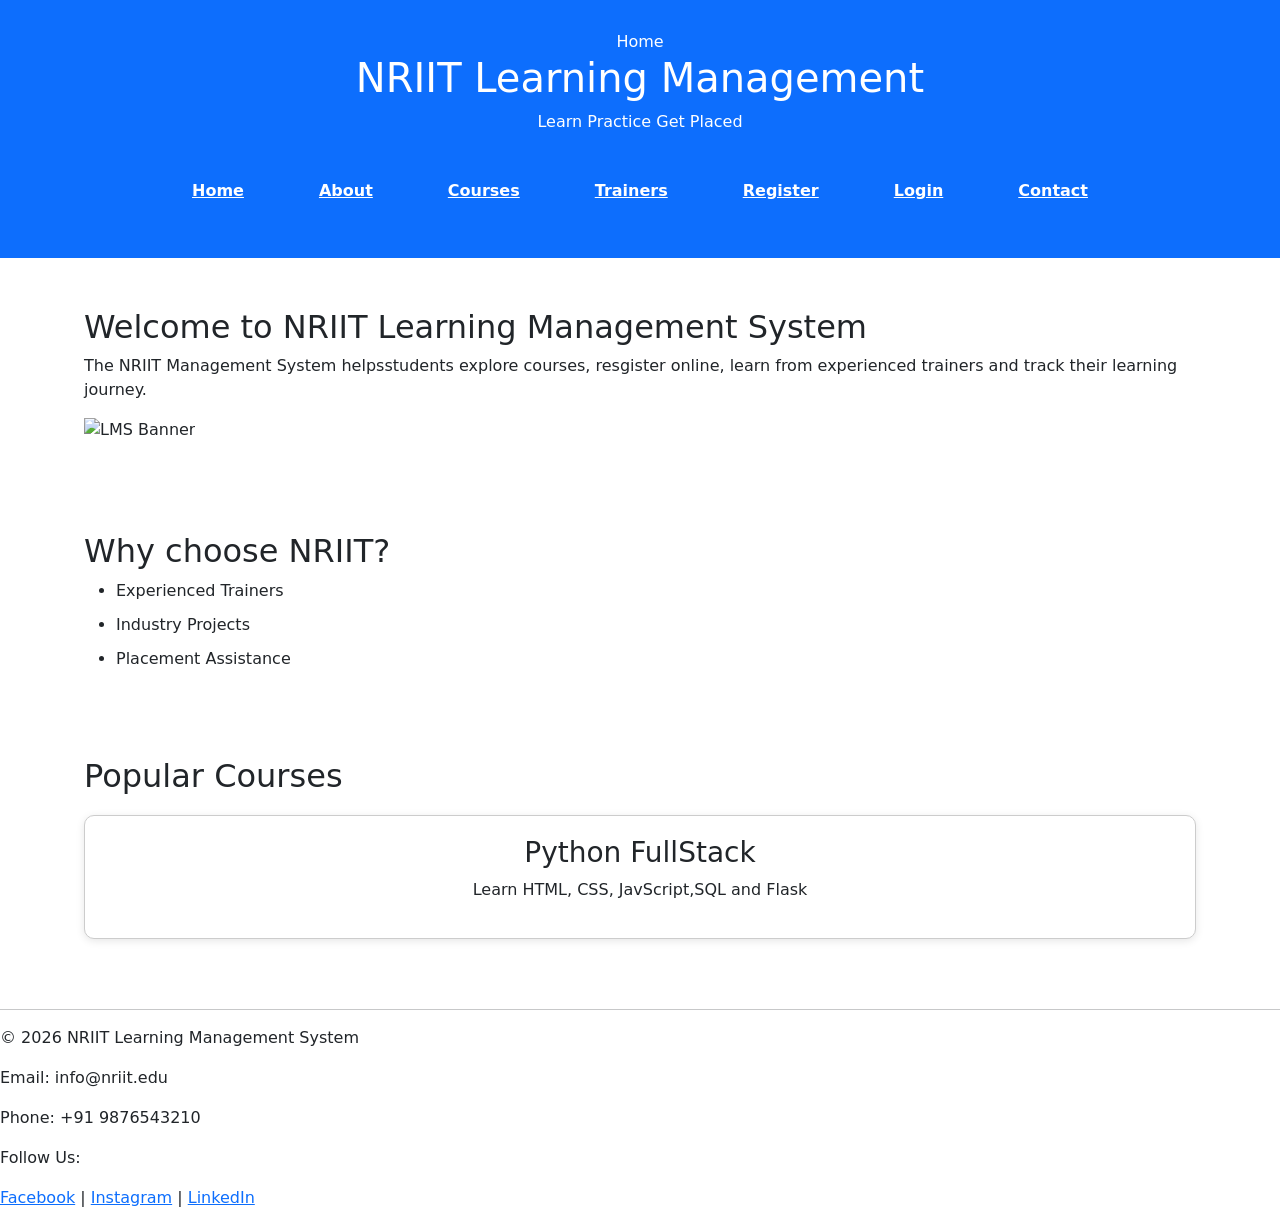
==== index.html @ cc847c76 "Add project files" ====
<!doctype html>
<html lang="en">

<head>
    <meta charset="UTF-8" />
    <meta name="viewport" content="width=device-width, initial-scale=1.0" />
    <link rel="stylesheet" href="css/style.css">
    <link href="https://cdn.jsdelivr.net/npm/bootstrap@5.3.3/dist/css/bootstrap.min.css" rel="stylesheet">
    <title>Home</title>
</head>

<body>
    <header>
        Home <br />
        <h1>NRIIT Learning Management</h1>
        <p>Learn Practice Get Placed</p>
        <nav>
            <a href="index.html">Home</a>
            <a href="about.html">About</a>
            <a href="courses.html">Courses</a>
            <a href="trainers.html">Trainers</a>
            <a href="register.html">Register</a>
            <a href="login.html">Login</a>
            <a href="contact.html">Contact</a>
        </nav>
    </header>
    <main>
        <section>
            <h2>Welcome to NRIIT Learning Management System</h2>
            <p>
                The NRIIT Management System helpsstudents explore courses, resgister online, learn from experienced
                trainers and
                track their learning journey.
            </p>
            <img src="https://rvrnriuniversity.edu.in/wp-content/uploads/2026/01/NRI-LOGO-FINAL.png" alt="LMS Banner"
                width="500" class="banner">
        </section>
        <section>
            <h2>Why choose NRIIT?</h2>
            <ul>
                <li>Experienced Trainers</li>
                <li>Industry Projects</li>
                <li>Placement Assistance</li>
            </ul>
        </section>
        <section>
            <h2>Popular Courses</h2>
            <article>
                <h3>Python FullStack</h3>
                <p>Learn HTML, CSS, JavScript,SQL and Flask</p>
            </article>
        </section>
    </main>
    <footer>

        <hr>

        <p>&copy; 2026 NRIIT Learning Management System</p>

        <p>Email: info@nriit.edu</p>

        <p>Phone: +91 9876543210</p>

        <p>Follow Us:</p>

        <a href="#">Facebook</a> |

        <a href="#">Instagram</a> |

        <a href="#">LinkedIn</a>

    </footer>
</body>

</html>
---- css/style.css ----
* {
    margin: 0;
    padding: 0;
    box-sizing: border-box;
}

body {
    font-family: Arial, Arial, Helvetica, sans-serif;
    background-color: #f5f5f5;
    color: #333;
    line-height: 1.6;
}

header {
    background-color: #0d6efd;
    color: #fff;
    padding: 30px;
    text-align: center;
}

hr {
    margin: 20px 0;
}

nav {

    display: flex;

    justify-content: center;

    gap: 25px;

    margin-top: 20px;

    flex-wrap: wrap;

}

nav a {
    color: #fff;
    margin: 15px;
    font-weight: bold;
    padding: 10px;
    text-align: center;
}

nav a:hover {
    background-color: #fff;
    color: #0d6efd;
    border-radius: 5px;
}

main {
    margin: auto;
    width: 90%;
    margin-top: 30px;
}

section {
    margin-bottom: 30px;
    background-color: #fff;
    padding: 20px;
    border-radius: 20px;
}

h2 {
    margin-bottom: 20px;
    color: #fd0d1d;
}

p {
    margin-bottom: 15px;
}

.banner {
    width: 80%;
    height: 200px;
    margin-bottom: 20px;
}

ul {
    padding-left: 20px;
}

li {
    margin-bottom: 10px;
}

article {
    margin-top: 20px;
    border-radius: 10px;
    border: 1px solid #ccc;
    padding: 15px;
}

article:hover {
    background-color: #f0f0f0;
}

table {

    width: 100%;

    border-collapse: collapse;

    margin-top: 20px;

}

table {

    width: 100%;

    border-collapse: collapse;

    margin-top: 20px;

}

td {

    padding: 15px;

    text-align: center;

}

table,
th,
td {

    border: 1px solid #ccc;

}

tr:hover {

    background: #eef5ff;

}

ol {

    padding-left: 25px;

}

ol li {

    margin-bottom: 10px;

}

form {

    background: rgb(247, 52, 52);

    padding: 30px;

    border-radius: 10px;

    box-shadow: 0 0 10px rgba(0, 0, 0, .1);

}

label {

    font-weight: bold;

}

input:not([type="radio"]):not([type="checkbox"]):not([type="submit"]):not([type="button"]):not([type="reset"]) {

    width: 100%;

    padding: 12px;

    margin-top: 8px;

    margin-bottom: 20px;

    border: 1px solid #ccc;

    border-radius: 5px;

    font-size: 16px;

}

select,
textarea {

    width: 100%;

    padding: 12px;

    margin-top: 8px;

    margin-bottom: 20px;

    border: 1px solid #ccc;

    border-radius: 5px;

    font-size: 16px;

}

input[type="submit"] {

    background: #0d6efd;

    color: white;

    border: none;

    cursor: pointer;

}

input[type="submit"]:hover {

    background: #084298;

}

input[type="reset"] {

    background: #6c757d;

    color: white;

    border: none;

    cursor: pointer;

}


input[type="reset"]:hover {

    background: #565e64;

}


article {

    background: white;

    padding: 20px;

    margin-bottom: 20px;

    border-radius: 10px;

    box-shadow: 0 2px 8px rgba(0, 0, 0, .1);

    transition: .3s;
}

.trainer-image {

    width: 180px;

    height: 180px;

    object-fit: cover;

    border-radius: 50%;

    display: block;

    margin: 0 auto 15px;

}

article:hover {

    transform: translateY(-8px);

    box-shadow: 0 10px 20px rgba(0, 0, 0, .2);

}

iframe {

    width: 100%;

    border: none;

    border-radius: 10px;

    margin-top: 20px;

}

video {

    width: 100%;

    border-radius: 10px;

}

audio {

    width: 100%;

}

.trainer-container {

    display: grid;

    grid-template-columns: repeat(3, 1fr);

    gap: 25px;

}

article {

    text-align: center;

}

img {

    max-width: 100%;

    height: auto;

}
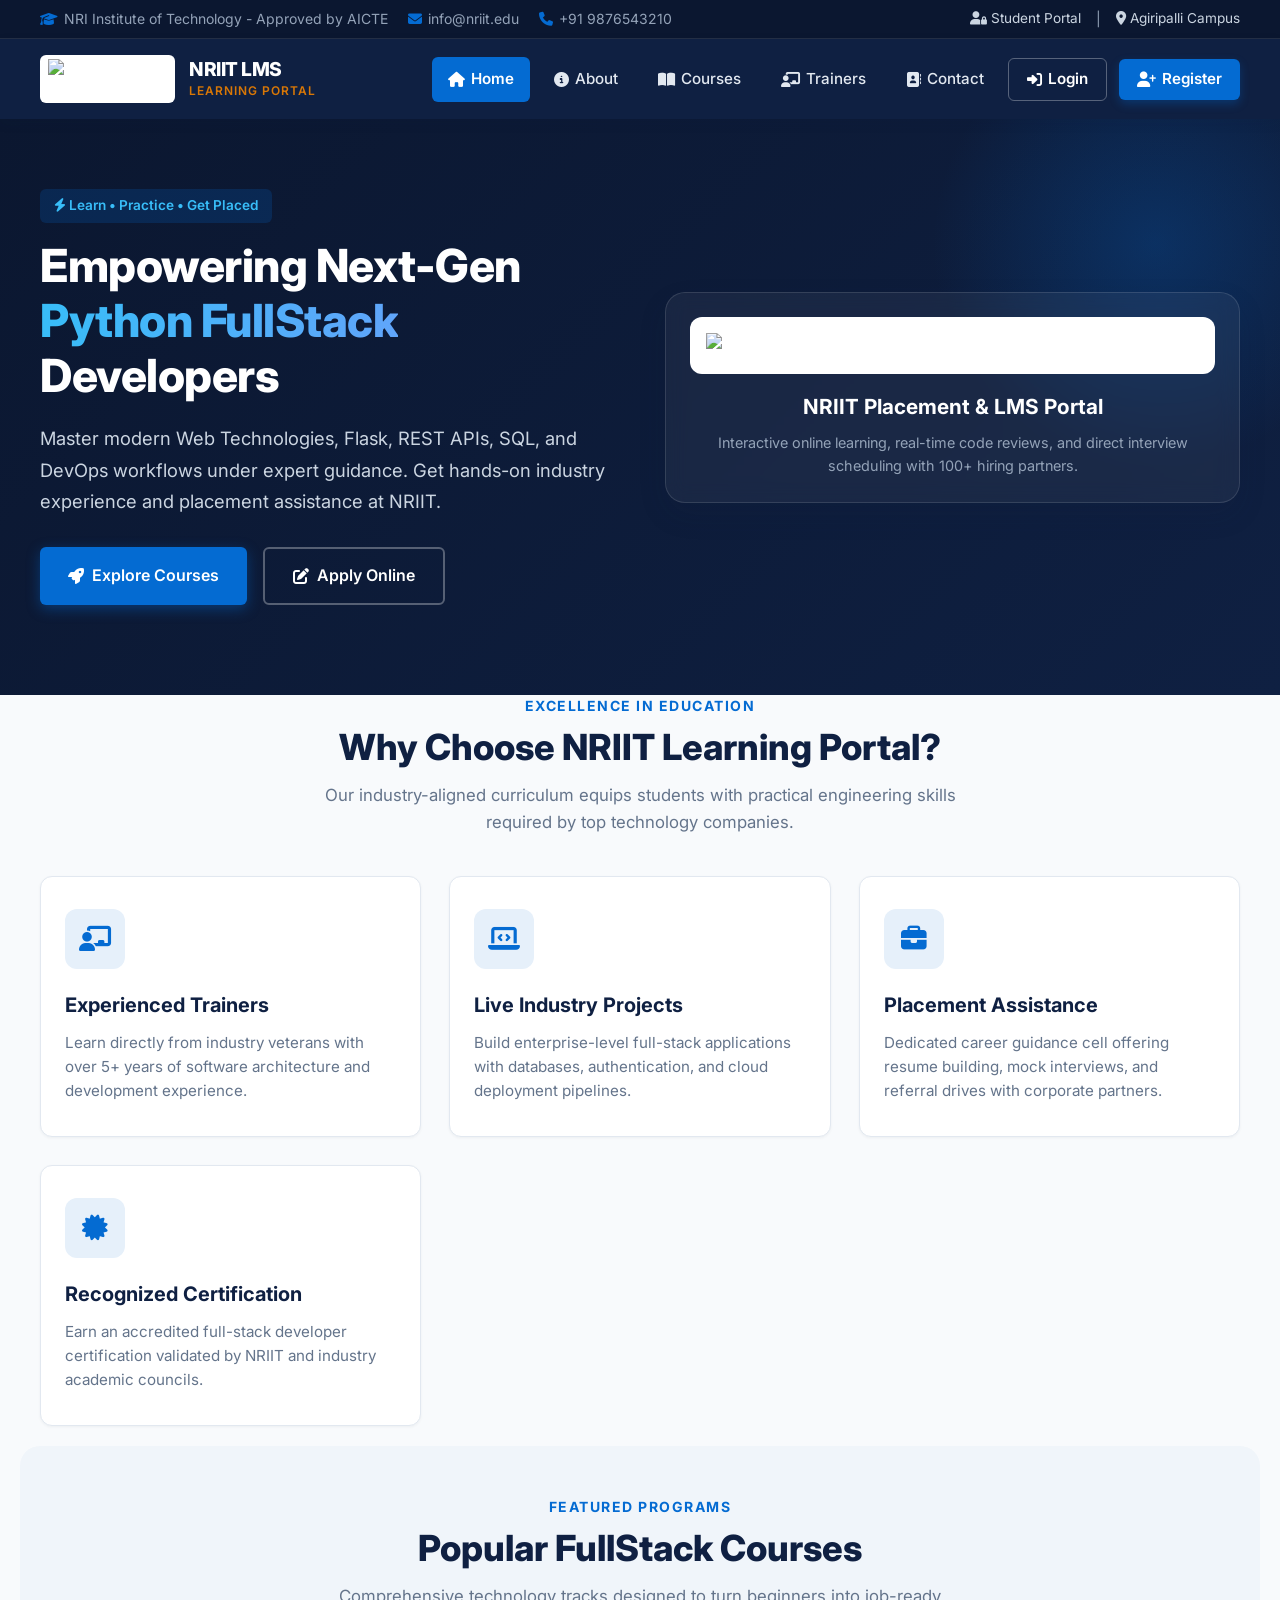
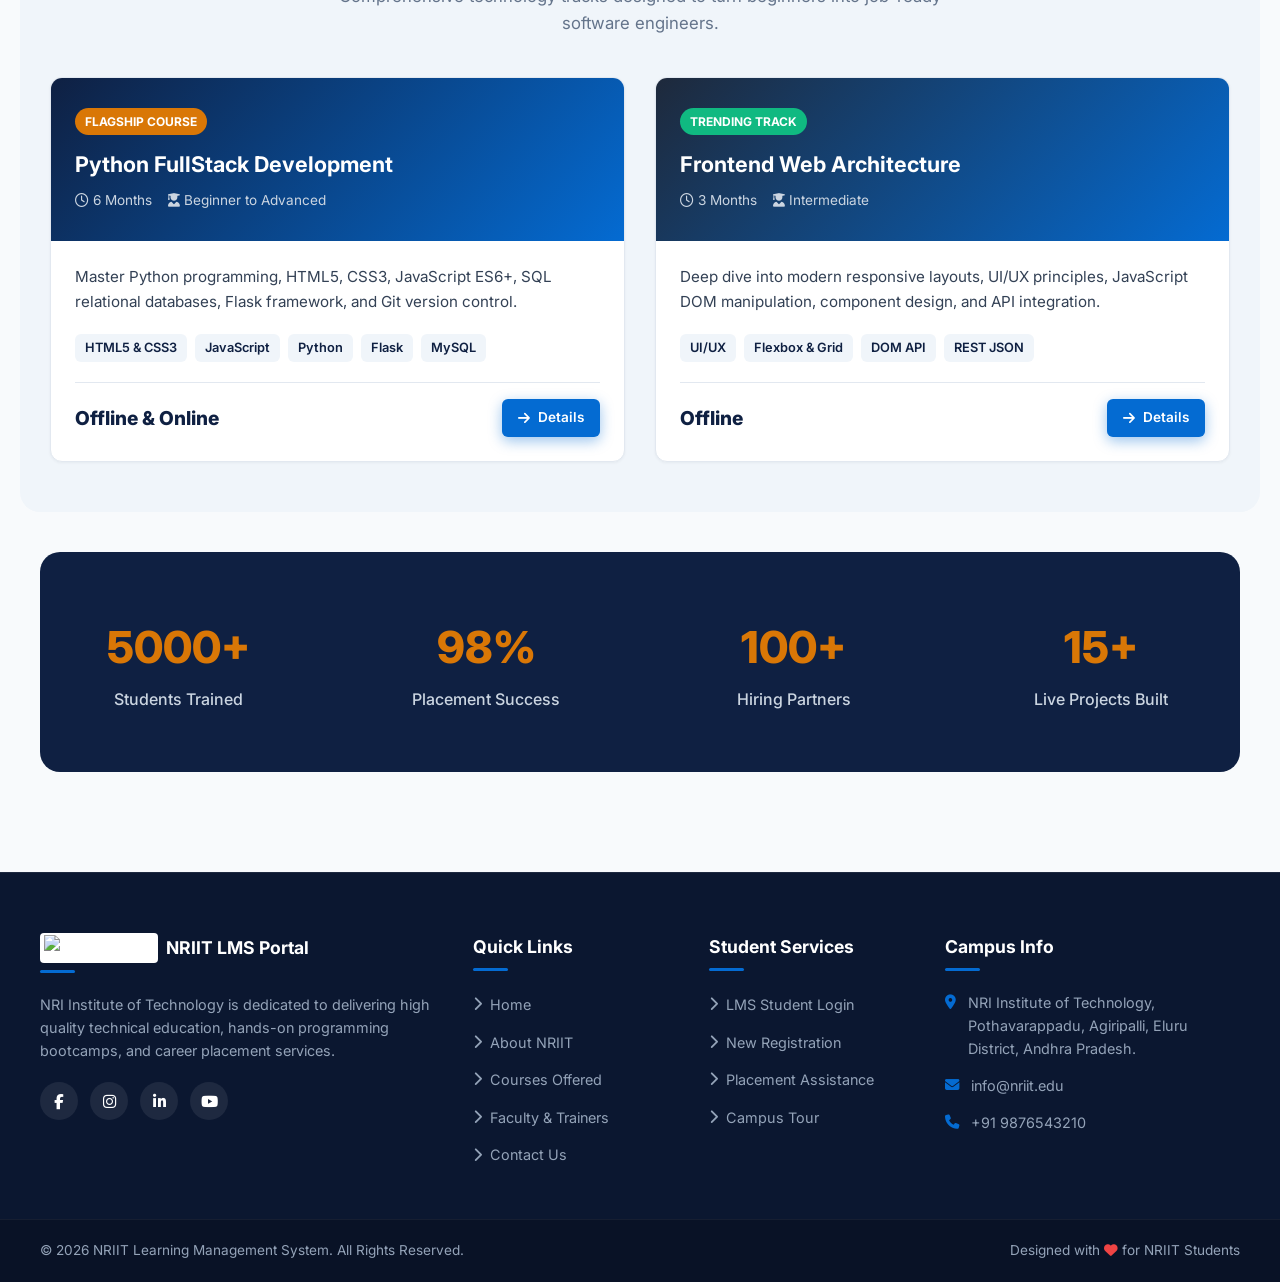
==== commit c4d8d5d5: "Redesign UI with RVR & NRI University color palette and industry-ready portal components" ====
--- a/index.html
+++ b/index.html
@@ -1,75 +1,282 @@
-<!doctype html>
+<!DOCTYPE html>
 <html lang="en">
 
 <head>
-    <meta charset="UTF-8" />
-    <meta name="viewport" content="width=device-width, initial-scale=1.0" />
+    <meta charset="UTF-8">
+    <meta name="viewport" content="width=device-width, initial-scale=1.0">
+    <title>NRIIT Learning Management System | Home</title>
     <link rel="stylesheet" href="css/style.css">
-    <link href="https://cdn.jsdelivr.net/npm/bootstrap@5.3.3/dist/css/bootstrap.min.css" rel="stylesheet">
-    <title>Home</title>
 </head>
 
 <body>
-    <header>
-        Home <br />
-        <h1>NRIIT Learning Management</h1>
-        <p>Learn Practice Get Placed</p>
-        <nav>
-            <a href="index.html">Home</a>
-            <a href="about.html">About</a>
-            <a href="courses.html">Courses</a>
-            <a href="trainers.html">Trainers</a>
-            <a href="register.html">Register</a>
-            <a href="login.html">Login</a>
-            <a href="contact.html">Contact</a>
-        </nav>
+    <!-- Top Announcement & Contact Bar -->
+    <div class="top-bar">
+        <div class="container">
+            <div class="top-info">
+                <span><i class="fa-solid fa-graduation-cap"></i> NRI Institute of Technology - Approved by AICTE</span>
+                <span><i class="fa-solid fa-envelope"></i> info@nriit.edu</span>
+                <span><i class="fa-solid fa-phone"></i> +91 9876543210</span>
+            </div>
+            <div class="top-links">
+                <a href="login.html"><i class="fa-solid fa-user-lock"></i> Student Portal</a>
+                <span>|</span>
+                <a href="contact.html"><i class="fa-solid fa-location-dot"></i> Agiripalli Campus</a>
+            </div>
+        </div>
+    </div>
+
+    <!-- Main Navigation Header -->
+    <header class="main-header">
+        <div class="navbar-container">
+            <a href="index.html" class="brand-logo">
+                <img src="https://rvrnriuniversity.edu.in/wp-content/uploads/2026/01/NRI-LOGO-FINAL.png" alt="NRIIT Logo">
+                <div class="brand-text">
+                    <span class="brand-title">NRIIT LMS</span>
+                    <span class="brand-subtitle">Learning Portal</span>
+                </div>
+            </a>
+
+            <button class="mobile-toggle" id="mobileToggle" aria-label="Toggle Navigation">
+                <i class="fa-solid fa-bars"></i>
+            </button>
+
+            <nav class="main-nav" id="mainNav">
+                <a href="index.html" class="active"><i class="fa-solid fa-house"></i> Home</a>
+                <a href="about.html"><i class="fa-solid fa-circle-info"></i> About</a>
+                <a href="courses.html"><i class="fa-solid fa-book-open"></i> Courses</a>
+                <a href="trainers.html"><i class="fa-solid fa-chalkboard-user"></i> Trainers</a>
+                <a href="contact.html"><i class="fa-solid fa-address-book"></i> Contact</a>
+                <div class="nav-actions">
+                    <a href="login.html" class="btn-nav-login"><i class="fa-solid fa-right-to-bracket"></i> Login</a>
+                    <a href="register.html" class="btn-nav-register"><i class="fa-solid fa-user-plus"></i> Register</a>
+                </div>
+            </nav>
+        </div>
     </header>
+
     <main>
-        <section>
-            <h2>Welcome to NRIIT Learning Management System</h2>
-            <p>
-                The NRIIT Management System helpsstudents explore courses, resgister online, learn from experienced
-                trainers and
-                track their learning journey.
-            </p>
-            <img src="https://rvrnriuniversity.edu.in/wp-content/uploads/2026/01/NRI-LOGO-FINAL.png" alt="LMS Banner"
-                width="500" class="banner">
+        <!-- Hero Section -->
+        <section class="hero-section">
+            <div class="container hero-grid">
+                <div class="hero-content">
+                    <span class="tag" style="background: rgba(4, 107, 210, 0.2); color: #38bdf8; font-size: 0.85rem; padding: 6px 14px; margin-bottom: 16px; display: inline-block;">
+                        <i class="fa-solid fa-bolt"></i> Learn • Practice • Get Placed
+                    </span>
+                    <h1>Empowering Next-Gen <span>Python FullStack</span> Developers</h1>
+                    <p>
+                        Master modern Web Technologies, Flask, REST APIs, SQL, and DevOps workflows under expert guidance. Get hands-on industry experience and placement assistance at NRIIT.
+                    </p>
+                    <div class="hero-btns">
+                        <a href="courses.html" class="btn btn-primary"><i class="fa-solid fa-rocket"></i> Explore Courses</a>
+                        <a href="register.html" class="btn btn-outline-hero"><i class="fa-solid fa-pen-to-square"></i> Apply Online</a>
+                    </div>
+                </div>
+                <div class="hero-card-preview">
+                    <img src="https://rvrnriuniversity.edu.in/wp-content/uploads/2026/01/NRI-LOGO-FINAL.png" alt="NRIIT LMS System">
+                    <h3 style="color: #ffffff; font-size: 1.3rem; margin-bottom: 8px;">NRIIT Placement & LMS Portal</h3>
+                    <p style="color: #94a3b8; font-size: 0.9rem; margin-bottom: 0;">Interactive online learning, real-time code reviews, and direct interview scheduling with 100+ hiring partners.</p>
+                </div>
+            </div>
         </section>
-        <section>
-            <h2>Why choose NRIIT?</h2>
-            <ul>
-                <li>Experienced Trainers</li>
-                <li>Industry Projects</li>
-                <li>Placement Assistance</li>
-            </ul>
+
+        <!-- Why Choose NRIIT Section -->
+        <section class="container">
+            <div class="section-title-wrap">
+                <span class="section-subtitle">Excellence in Education</span>
+                <h2 class="section-title">Why Choose NRIIT Learning Portal?</h2>
+                <p class="section-desc">Our industry-aligned curriculum equips students with practical engineering skills required by top technology companies.</p>
+            </div>
+
+            <div class="features-grid">
+                <div class="feature-card">
+                    <div class="feature-icon">
+                        <i class="fa-solid fa-chalkboard-teacher"></i>
+                    </div>
+                    <h3>Experienced Trainers</h3>
+                    <p>Learn directly from industry veterans with over 5+ years of software architecture and development experience.</p>
+                </div>
+
+                <div class="feature-card">
+                    <div class="feature-icon">
+                        <i class="fa-solid fa-laptop-code"></i>
+                    </div>
+                    <h3>Live Industry Projects</h3>
+                    <p>Build enterprise-level full-stack applications with databases, authentication, and cloud deployment pipelines.</p>
+                </div>
+
+                <div class="feature-card">
+                    <div class="feature-icon">
+                        <i class="fa-solid fa-briefcase"></i>
+                    </div>
+                    <h3>Placement Assistance</h3>
+                    <p>Dedicated career guidance cell offering resume building, mock interviews, and referral drives with corporate partners.</p>
+                </div>
+
+                <div class="feature-card">
+                    <div class="feature-icon">
+                        <i class="fa-solid fa-certificate"></i>
+                    </div>
+                    <h3>Recognized Certification</h3>
+                    <p>Earn an accredited full-stack developer certification validated by NRIIT and industry academic councils.</p>
+                </div>
+            </div>
         </section>
-        <section>
-            <h2>Popular Courses</h2>
-            <article>
-                <h3>Python FullStack</h3>
-                <p>Learn HTML, CSS, JavScript,SQL and Flask</p>
-            </article>
+
+        <!-- Popular Courses Section -->
+        <section class="container" style="background-color: var(--bg-light); border-radius: var(--radius-lg); padding: 50px 30px; margin-top: 20px;">
+            <div class="section-title-wrap">
+                <span class="section-subtitle">Featured Programs</span>
+                <h2 class="section-title">Popular FullStack Courses</h2>
+                <p class="section-desc">Comprehensive technology tracks designed to turn beginners into job-ready software engineers.</p>
+            </div>
+
+            <div class="courses-grid">
+                <div class="course-card">
+                    <div class="course-badge-wrap">
+                        <span class="course-category-badge">Flagship Course</span>
+                        <h3>Python FullStack Development</h3>
+                        <div class="course-meta-top">
+                            <span><i class="fa-regular fa-clock"></i> 6 Months</span>
+                            <span><i class="fa-solid fa-user-graduate"></i> Beginner to Advanced</span>
+                        </div>
+                    </div>
+                    <div class="course-body">
+                        <p>Master Python programming, HTML5, CSS3, JavaScript ES6+, SQL relational databases, Flask framework, and Git version control.</p>
+                        <div class="course-tags">
+                            <span class="tag">HTML5 & CSS3</span>
+                            <span class="tag">JavaScript</span>
+                            <span class="tag">Python</span>
+                            <span class="tag">Flask</span>
+                            <span class="tag">MySQL</span>
+                        </div>
+                        <div class="course-footer">
+                            <span class="course-price">Offline & Online</span>
+                            <a href="courses.html" class="btn btn-primary" style="padding: 8px 16px; font-size: 0.85rem;"><i class="fa-solid fa-arrow-right"></i> Details</a>
+                        </div>
+                    </div>
+                </div>
+
+                <div class="course-card">
+                    <div class="course-badge-wrap" style="background: linear-gradient(135deg, #1e293b 0%, #046bd2 100%);">
+                        <span class="course-category-badge" style="background: #10b981;">Trending Track</span>
+                        <h3>Frontend Web Architecture</h3>
+                        <div class="course-meta-top">
+                            <span><i class="fa-regular fa-clock"></i> 3 Months</span>
+                            <span><i class="fa-solid fa-user-graduate"></i> Intermediate</span>
+                        </div>
+                    </div>
+                    <div class="course-body">
+                        <p>Deep dive into modern responsive layouts, UI/UX principles, JavaScript DOM manipulation, component design, and API integration.</p>
+                        <div class="course-tags">
+                            <span class="tag">UI/UX</span>
+                            <span class="tag">Flexbox & Grid</span>
+                            <span class="tag">DOM API</span>
+                            <span class="tag">REST JSON</span>
+                        </div>
+                        <div class="course-footer">
+                            <span class="course-price">Offline</span>
+                            <a href="courses.html" class="btn btn-primary" style="padding: 8px 16px; font-size: 0.85rem;"><i class="fa-solid fa-arrow-right"></i> Details</a>
+                        </div>
+                    </div>
+                </div>
+            </div>
         </section>
+
+        <!-- Stats Counter Section -->
+        <div class="container">
+            <div class="stats-section">
+                <div class="stats-grid">
+                    <div class="stat-item">
+                        <h3>5000+</h3>
+                        <p>Students Trained</p>
+                    </div>
+                    <div class="stat-item">
+                        <h3>98%</h3>
+                        <p>Placement Success</p>
+                    </div>
+                    <div class="stat-item">
+                        <h3>100+</h3>
+                        <p>Hiring Partners</p>
+                    </div>
+                    <div class="stat-item">
+                        <h3>15+</h3>
+                        <p>Live Projects Built</p>
+                    </div>
+                </div>
+            </div>
+        </div>
     </main>
-    <footer>
-
-        <hr>
-
-        <p>&copy; 2026 NRIIT Learning Management System</p>
-
-        <p>Email: info@nriit.edu</p>
-
-        <p>Phone: +91 9876543210</p>
-
-        <p>Follow Us:</p>
-
-        <a href="#">Facebook</a> |
-
-        <a href="#">Instagram</a> |
-
-        <a href="#">LinkedIn</a>
-
+
+    <!-- Main Footer -->
+    <footer class="main-footer">
+        <div class="container">
+            <div class="footer-grid">
+                <div class="footer-col">
+                    <h4 style="display: flex; align-items: center; gap: 8px;">
+                        <img src="https://rvrnriuniversity.edu.in/wp-content/uploads/2026/01/NRI-LOGO-FINAL.png" alt="NRIIT Logo" style="height: 30px; background: white; padding: 2px 4px; border-radius: 4px;">
+                        NRIIT LMS Portal
+                    </h4>
+                    <p>NRI Institute of Technology is dedicated to delivering high quality technical education, hands-on programming bootcamps, and career placement services.</p>
+                    <div class="social-links">
+                        <a href="#" class="social-btn" aria-label="Facebook"><i class="fa-brands fa-facebook-f"></i></a>
+                        <a href="#" class="social-btn" aria-label="Instagram"><i class="fa-brands fa-instagram"></i></a>
+                        <a href="#" class="social-btn" aria-label="LinkedIn"><i class="fa-brands fa-linkedin-in"></i></a>
+                        <a href="#" class="social-btn" aria-label="YouTube"><i class="fa-brands fa-youtube"></i></a>
+                    </div>
+                </div>
+
+                <div class="footer-col">
+                    <h4>Quick Links</h4>
+                    <ul class="footer-links">
+                        <li><a href="index.html"><i class="fa-solid fa-chevron-right"></i> Home</a></li>
+                        <li><a href="about.html"><i class="fa-solid fa-chevron-right"></i> About NRIIT</a></li>
+                        <li><a href="courses.html"><i class="fa-solid fa-chevron-right"></i> Courses Offered</a></li>
+                        <li><a href="trainers.html"><i class="fa-solid fa-chevron-right"></i> Faculty & Trainers</a></li>
+                        <li><a href="contact.html"><i class="fa-solid fa-chevron-right"></i> Contact Us</a></li>
+                    </ul>
+                </div>
+
+                <div class="footer-col">
+                    <h4>Student Services</h4>
+                    <ul class="footer-links">
+                        <li><a href="login.html"><i class="fa-solid fa-chevron-right"></i> LMS Student Login</a></li>
+                        <li><a href="register.html"><i class="fa-solid fa-chevron-right"></i> New Registration</a></li>
+                        <li><a href="courses.html"><i class="fa-solid fa-chevron-right"></i> Placement Assistance</a></li>
+                        <li><a href="contact.html"><i class="fa-solid fa-chevron-right"></i> Campus Tour</a></li>
+                    </ul>
+                </div>
+
+                <div class="footer-col">
+                    <h4>Campus Info</h4>
+                    <div class="footer-contact-item">
+                        <i class="fa-solid fa-location-dot"></i>
+                        <span>NRI Institute of Technology, Pothavarappadu, Agiripalli, Eluru District, Andhra Pradesh.</span>
+                    </div>
+                    <div class="footer-contact-item">
+                        <i class="fa-solid fa-envelope"></i>
+                        <span>info@nriit.edu</span>
+                    </div>
+                    <div class="footer-contact-item">
+                        <i class="fa-solid fa-phone"></i>
+                        <span>+91 9876543210</span>
+                    </div>
+                </div>
+            </div>
+        </div>
+
+        <div class="footer-bottom">
+            <div class="container">
+                <p>&copy; 2026 NRIIT Learning Management System. All Rights Reserved.</p>
+                <p>Designed with <i class="fa-solid fa-heart" style="color: #ef4444;"></i> for NRIIT Students</p>
+            </div>
+        </div>
     </footer>
+
+    <script>
+        document.getElementById('mobileToggle').addEventListener('click', function() {
+            document.getElementById('mainNav').classList.toggle('show');
+        });
+    </script>
 </body>
 
 </html>
--- a/css/style.css
+++ b/css/style.css
@@ -1,334 +1,1258 @@
+/* ==========================================================================
+   NRIIT Learning Management System - Industry Ready Design System
+   Color Palette inspired by RVR & NRI University (rvrnriuniversity.edu.in)
+   ========================================================================== */
+
+@import url('https://fonts.googleapis.com/css2?family=Inter:wght@300;400;500;600;700;800&display=swap');
+@import url('https://cdnjs.cloudflare.com/ajax/libs/font-awesome/6.5.1/css/all.min.css');
+
+:root {
+  --primary: #046bd2;
+  --primary-dark: #045cb4;
+  --primary-light: #e6f0fa;
+  --navy-header: #0f2042;
+  --navy-dark: #0b1730;
+  --bg-light: #f0f5fa;
+  --bg-body: #f8fafc;
+  --text-dark: #1e293b;
+  --text-body: #334155;
+  --text-muted: #64748b;
+  --accent-gold: #d97706;
+  --accent-gold-light: #fef3c7;
+  --white: #ffffff;
+  --border-color: #e2e8f0;
+  --border-focus: #3b82f6;
+  
+  --shadow-sm: 0 1px 3px rgba(15, 32, 66, 0.05);
+  --shadow-md: 0 4px 12px rgba(15, 32, 66, 0.08);
+  --shadow-lg: 0 12px 28px rgba(15, 32, 66, 0.12);
+  --shadow-hover: 0 16px 32px rgba(4, 107, 210, 0.15);
+
+  --radius-sm: 6px;
+  --radius-md: 12px;
+  --radius-lg: 20px;
+  --radius-full: 9999px;
+
+  --transition: all 0.3s cubic-bezier(0.4, 0, 0.2, 1);
+}
+
+/* Reset & Base Styles */
 * {
-    margin: 0;
-    padding: 0;
-    box-sizing: border-box;
+  margin: 0;
+  padding: 0;
+  box-sizing: border-box;
+}
+
+html {
+  scroll-behavior: smooth;
+  font-size: 16px;
 }
 
 body {
-    font-family: Arial, Arial, Helvetica, sans-serif;
-    background-color: #f5f5f5;
-    color: #333;
-    line-height: 1.6;
-}
-
-header {
-    background-color: #0d6efd;
-    color: #fff;
-    padding: 30px;
+  font-family: 'Inter', -apple-system, BlinkMacSystemFont, 'Segoe UI', Roboto, sans-serif;
+  background-color: var(--bg-body);
+  color: var(--text-body);
+  line-height: 1.6;
+  min-height: 100vh;
+  display: flex;
+  flex-direction: column;
+}
+
+a {
+  color: var(--primary);
+  text-decoration: none;
+  transition: var(--transition);
+}
+
+a:hover {
+  color: var(--primary-dark);
+}
+
+img {
+  max-width: 100%;
+  height: auto;
+  display: block;
+}
+
+/* Header & Top Notification Bar */
+.top-bar {
+  background-color: var(--navy-dark);
+  color: #94a3b8;
+  font-size: 0.875rem;
+  padding: 8px 0;
+  border-bottom: 1px solid rgba(255, 255, 255, 0.1);
+}
+
+.top-bar .container {
+  display: flex;
+  justify-content: space-between;
+  align-items: center;
+}
+
+.top-info {
+  display: flex;
+  gap: 20px;
+}
+
+.top-info span {
+  display: inline-flex;
+  align-items: center;
+  gap: 6px;
+}
+
+.top-info i {
+  color: var(--primary);
+}
+
+.top-links {
+  display: flex;
+  gap: 15px;
+  align-items: center;
+}
+
+.top-links a {
+  color: #cbd5e1;
+  font-size: 0.85rem;
+}
+
+.top-links a:hover {
+  color: var(--white);
+}
+
+/* Main Navbar */
+header.main-header {
+  background-color: var(--navy-header);
+  position: sticky;
+  top: 0;
+  z-index: 1000;
+  box-shadow: var(--shadow-md);
+}
+
+.navbar-container {
+  max-width: 1240px;
+  margin: 0 auto;
+  padding: 0 20px;
+  display: flex;
+  align-items: center;
+  justify-content: space-between;
+  height: 80px;
+}
+
+.brand-logo {
+  display: flex;
+  align-items: center;
+  gap: 14px;
+  color: var(--white);
+  font-weight: 700;
+  font-size: 1.25rem;
+}
+
+.brand-logo img {
+  height: 48px;
+  width: auto;
+  object-fit: contain;
+  background: var(--white);
+  padding: 4px 8px;
+  border-radius: var(--radius-sm);
+}
+
+.brand-text {
+  display: flex;
+  flex-direction: column;
+}
+
+.brand-title {
+  color: var(--white);
+  font-size: 1.2rem;
+  font-weight: 800;
+  letter-spacing: -0.5px;
+  line-height: 1.2;
+}
+
+.brand-subtitle {
+  color: var(--accent-gold);
+  font-size: 0.75rem;
+  font-weight: 600;
+  text-transform: uppercase;
+  letter-spacing: 1px;
+}
+
+/* Navigation Links */
+nav.main-nav {
+  display: flex;
+  align-items: center;
+  gap: 8px;
+}
+
+nav.main-nav a {
+  color: #e2e8f0;
+  font-weight: 500;
+  font-size: 0.95rem;
+  padding: 10px 16px;
+  border-radius: var(--radius-sm);
+  display: inline-flex;
+  align-items: center;
+  gap: 6px;
+}
+
+nav.main-nav a:hover {
+  color: var(--white);
+  background-color: rgba(255, 255, 255, 0.08);
+}
+
+nav.main-nav a.active {
+  color: var(--white);
+  background-color: var(--primary);
+  font-weight: 600;
+}
+
+.nav-actions {
+  display: flex;
+  align-items: center;
+  gap: 12px;
+}
+
+.btn-nav-login {
+  color: var(--white) !important;
+  border: 1px solid rgba(255, 255, 255, 0.3);
+  padding: 8px 18px !important;
+  border-radius: var(--radius-sm);
+  font-weight: 600 !important;
+}
+
+.btn-nav-login:hover {
+  background-color: rgba(255, 255, 255, 0.15) !important;
+  border-color: var(--white);
+}
+
+.btn-nav-register {
+  background-color: var(--primary);
+  color: var(--white) !important;
+  padding: 8px 18px !important;
+  border-radius: var(--radius-sm);
+  font-weight: 600 !important;
+  box-shadow: 0 4px 10px rgba(4, 107, 210, 0.3);
+}
+
+.btn-nav-register:hover {
+  background-color: var(--primary-dark) !important;
+  transform: translateY(-1px);
+}
+
+/* Mobile Toggle */
+.mobile-toggle {
+  display: none;
+  background: none;
+  border: none;
+  color: var(--white);
+  font-size: 1.5rem;
+  cursor: pointer;
+}
+
+/* Layout Containers & Mains */
+.container {
+  max-width: 1240px;
+  margin: 0 auto;
+  padding: 0 20px;
+}
+
+main {
+  flex: 1;
+  padding-bottom: 60px;
+}
+
+/* Section Common Styling */
+section {
+  padding: 40px 0;
+}
+
+.section-title-wrap {
+  text-align: center;
+  max-width: 650px;
+  margin: 0 auto 40px;
+}
+
+.section-subtitle {
+  color: var(--primary);
+  font-size: 0.875rem;
+  font-weight: 700;
+  text-transform: uppercase;
+  letter-spacing: 1.5px;
+  margin-bottom: 8px;
+  display: block;
+}
+
+h2.section-title {
+  color: var(--navy-header);
+  font-size: 2.25rem;
+  font-weight: 800;
+  line-height: 1.25;
+  margin-bottom: 12px;
+}
+
+p.section-desc {
+  color: var(--text-muted);
+  font-size: 1.05rem;
+}
+
+/* Hero Section */
+.hero-section {
+  background: linear-gradient(135deg, var(--navy-dark) 0%, var(--navy-header) 100%);
+  color: var(--white);
+  padding: 70px 0 90px;
+  position: relative;
+  overflow: hidden;
+}
+
+.hero-section::before {
+  content: '';
+  position: absolute;
+  top: -100px;
+  right: -100px;
+  width: 450px;
+  height: 450px;
+  background: radial-gradient(circle, rgba(4, 107, 210, 0.25) 0%, rgba(0, 0, 0, 0) 70%);
+  border-radius: 50%;
+}
+
+.hero-grid {
+  display: grid;
+  grid-template-columns: 1fr 1fr;
+  gap: 50px;
+  align-items: center;
+}
+
+.hero-content h1 {
+  font-size: 2.85rem;
+  font-weight: 800;
+  line-height: 1.2;
+  margin-bottom: 20px;
+  letter-spacing: -0.5px;
+}
+
+.hero-content h1 span {
+  color: var(--primary);
+  background: linear-gradient(90deg, #38bdf8, #60a5fa);
+  -webkit-background-clip: text;
+  -webkit-text-fill-color: transparent;
+}
+
+.hero-content p {
+  font-size: 1.15rem;
+  color: #cbd5e1;
+  margin-bottom: 30px;
+  line-height: 1.7;
+}
+
+.hero-btns {
+  display: flex;
+  gap: 16px;
+  flex-wrap: wrap;
+}
+
+.btn {
+  display: inline-flex;
+  align-items: center;
+  justify-content: center;
+  gap: 8px;
+  padding: 14px 28px;
+  font-size: 1rem;
+  font-weight: 600;
+  border-radius: var(--radius-sm);
+  cursor: pointer;
+  border: none;
+  transition: var(--transition);
+}
+
+.btn-primary {
+  background-color: var(--primary);
+  color: var(--white);
+  box-shadow: 0 4px 14px rgba(4, 107, 210, 0.4);
+}
+
+.btn-primary:hover {
+  background-color: var(--primary-dark);
+  color: var(--white);
+  transform: translateY(-2px);
+  box-shadow: 0 6px 20px rgba(4, 107, 210, 0.5);
+}
+
+.btn-outline-hero {
+  background-color: transparent;
+  color: var(--white);
+  border: 2px solid rgba(255, 255, 255, 0.3);
+}
+
+.btn-outline-hero:hover {
+  background-color: rgba(255, 255, 255, 0.1);
+  border-color: var(--white);
+  color: var(--white);
+}
+
+.hero-card-preview {
+  background: rgba(255, 255, 255, 0.05);
+  backdrop-filter: blur(10px);
+  border: 1px solid rgba(255, 255, 255, 0.12);
+  border-radius: var(--radius-lg);
+  padding: 24px;
+  text-align: center;
+  box-shadow: var(--shadow-lg);
+}
+
+.hero-card-preview img {
+  border-radius: var(--radius-md);
+  margin: 0 auto 16px;
+  max-height: 240px;
+  object-fit: contain;
+  background: var(--white);
+  padding: 16px;
+}
+
+/* Page Sub Header / Breadcrumb */
+.page-header {
+  background: linear-gradient(135deg, var(--navy-header) 0%, var(--navy-dark) 100%);
+  color: var(--white);
+  padding: 50px 0;
+  margin-bottom: 40px;
+}
+
+.page-header h1 {
+  font-size: 2.25rem;
+  font-weight: 800;
+  margin-bottom: 8px;
+}
+
+.breadcrumb {
+  display: flex;
+  align-items: center;
+  gap: 10px;
+  color: #94a3b8;
+  font-size: 0.9rem;
+}
+
+.breadcrumb a {
+  color: #38bdf8;
+}
+
+.breadcrumb i {
+  font-size: 0.75rem;
+}
+
+/* Features Grid */
+.features-grid {
+  display: grid;
+  grid-template-columns: repeat(auto-fit, minmax(280px, 1fr));
+  gap: 28px;
+}
+
+.feature-card {
+  background-color: var(--white);
+  border-radius: var(--radius-md);
+  padding: 32px 24px;
+  border: 1px solid var(--border-color);
+  box-shadow: var(--shadow-sm);
+  transition: var(--transition);
+  position: relative;
+  overflow: hidden;
+}
+
+.feature-card::before {
+  content: '';
+  position: absolute;
+  top: 0;
+  left: 0;
+  width: 100%;
+  height: 4px;
+  background: var(--primary);
+  opacity: 0;
+  transition: var(--transition);
+}
+
+.feature-card:hover {
+  transform: translateY(-6px);
+  box-shadow: var(--shadow-hover);
+  border-color: transparent;
+}
+
+.feature-card:hover::before {
+  opacity: 1;
+}
+
+.feature-icon {
+  width: 60px;
+  height: 60px;
+  border-radius: var(--radius-md);
+  background-color: var(--primary-light);
+  color: var(--primary);
+  display: flex;
+  align-items: center;
+  justify-content: center;
+  font-size: 1.6rem;
+  margin-bottom: 20px;
+}
+
+.feature-card h3 {
+  color: var(--navy-header);
+  font-size: 1.25rem;
+  font-weight: 700;
+  margin-bottom: 10px;
+}
+
+.feature-card p {
+  color: var(--text-muted);
+  font-size: 0.95rem;
+  margin-bottom: 0;
+}
+
+/* Popular Courses Grid */
+.courses-grid {
+  display: grid;
+  grid-template-columns: repeat(auto-fit, minmax(320px, 1fr));
+  gap: 30px;
+}
+
+.course-card {
+  background: var(--white);
+  border-radius: var(--radius-md);
+  border: 1px solid var(--border-color);
+  overflow: hidden;
+  box-shadow: var(--shadow-sm);
+  transition: var(--transition);
+  display: flex;
+  flex-direction: column;
+}
+
+.course-card:hover {
+  transform: translateY(-6px);
+  box-shadow: var(--shadow-hover);
+}
+
+.course-badge-wrap {
+  position: relative;
+  background: linear-gradient(135deg, var(--navy-header) 0%, var(--primary) 100%);
+  padding: 30px 24px;
+  color: var(--white);
+}
+
+.course-category-badge {
+  background: var(--accent-gold);
+  color: var(--white);
+  font-weight: 700;
+  font-size: 0.75rem;
+  text-transform: uppercase;
+  padding: 4px 10px;
+  border-radius: var(--radius-full);
+  display: inline-block;
+  margin-bottom: 12px;
+}
+
+.course-card h3 {
+  font-size: 1.35rem;
+  font-weight: 700;
+  color: var(--white);
+  margin-bottom: 8px;
+}
+
+.course-meta-top {
+  display: flex;
+  gap: 16px;
+  font-size: 0.85rem;
+  color: #cbd5e1;
+}
+
+.course-body {
+  padding: 24px;
+  flex: 1;
+  display: flex;
+  flex-direction: column;
+  justify-content: space-between;
+}
+
+.course-body p {
+  color: var(--text-body);
+  font-size: 0.95rem;
+  margin-bottom: 20px;
+}
+
+.course-tags {
+  display: flex;
+  flex-wrap: wrap;
+  gap: 8px;
+  margin-bottom: 20px;
+}
+
+.tag {
+  background-color: var(--bg-light);
+  color: var(--navy-header);
+  font-size: 0.8rem;
+  font-weight: 600;
+  padding: 4px 10px;
+  border-radius: var(--radius-sm);
+}
+
+.course-footer {
+  display: flex;
+  align-items: center;
+  justify-content: space-between;
+  padding-top: 16px;
+  border-top: 1px solid var(--border-color);
+}
+
+.course-price {
+  font-weight: 800;
+  font-size: 1.2rem;
+  color: var(--navy-header);
+}
+
+/* Stats Counter Section */
+.stats-section {
+  background-color: var(--navy-header);
+  color: var(--white);
+  padding: 60px 0;
+  border-radius: var(--radius-lg);
+  margin: 40px 0;
+}
+
+.stats-grid {
+  display: grid;
+  grid-template-columns: repeat(auto-fit, minmax(200px, 1fr));
+  gap: 30px;
+  text-align: center;
+}
+
+.stat-item h3 {
+  font-size: 2.75rem;
+  font-weight: 800;
+  color: var(--accent-gold);
+  margin-bottom: 4px;
+}
+
+.stat-item p {
+  color: #cbd5e1;
+  font-size: 1rem;
+  font-weight: 500;
+  margin: 0;
+}
+
+/* Trainers Grid */
+.trainers-grid {
+  display: grid;
+  grid-template-columns: repeat(auto-fit, minmax(300px, 1fr));
+  gap: 30px;
+}
+
+.trainer-card {
+  background-color: var(--white);
+  border-radius: var(--radius-md);
+  border: 1px solid var(--border-color);
+  padding: 30px;
+  text-align: center;
+  box-shadow: var(--shadow-sm);
+  transition: var(--transition);
+}
+
+.trainer-card:hover {
+  transform: translateY(-6px);
+  box-shadow: var(--shadow-hover);
+}
+
+.trainer-avatar-container {
+  width: 140px;
+  height: 140px;
+  margin: 0 auto 20px;
+  position: relative;
+}
+
+.trainer-avatar {
+  width: 100%;
+  height: 100%;
+  object-fit: cover;
+  border-radius: 50%;
+  border: 4px solid var(--primary-light);
+  box-shadow: var(--shadow-md);
+}
+
+.trainer-card h3 {
+  color: var(--navy-header);
+  font-size: 1.35rem;
+  font-weight: 700;
+  margin-bottom: 4px;
+}
+
+.trainer-role {
+  color: var(--primary);
+  font-weight: 600;
+  font-size: 0.95rem;
+  margin-bottom: 12px;
+}
+
+.trainer-exp {
+  display: inline-block;
+  background-color: var(--bg-light);
+  color: var(--text-muted);
+  font-size: 0.85rem;
+  font-weight: 500;
+  padding: 4px 12px;
+  border-radius: var(--radius-full);
+  margin-bottom: 16px;
+}
+
+.trainer-skills {
+  display: flex;
+  justify-content: center;
+  gap: 6px;
+  flex-wrap: wrap;
+  margin-bottom: 20px;
+}
+
+.skill-badge {
+  background-color: #f1f5f9;
+  color: var(--navy-header);
+  font-size: 0.75rem;
+  font-weight: 600;
+  padding: 3px 8px;
+  border-radius: var(--radius-sm);
+}
+
+.trainer-socials {
+  display: flex;
+  justify-content: center;
+  gap: 12px;
+}
+
+.trainer-socials a {
+  width: 36px;
+  height: 36px;
+  border-radius: 50%;
+  background-color: var(--bg-light);
+  color: var(--navy-header);
+  display: flex;
+  align-items: center;
+  justify-content: center;
+  font-size: 0.9rem;
+}
+
+.trainer-socials a:hover {
+  background-color: var(--primary);
+  color: var(--white);
+}
+
+/* Custom Table Styles */
+.table-responsive {
+  width: 100%;
+  overflow-x: auto;
+  background: var(--white);
+  border-radius: var(--radius-md);
+  border: 1px solid var(--border-color);
+  box-shadow: var(--shadow-sm);
+  margin-bottom: 30px;
+}
+
+.custom-table {
+  width: 100%;
+  border-collapse: collapse;
+  text-align: left;
+}
+
+.custom-table th {
+  background-color: var(--navy-header);
+  color: var(--white);
+  font-weight: 600;
+  padding: 16px 20px;
+  font-size: 0.95rem;
+}
+
+.custom-table td {
+  padding: 16px 20px;
+  border-bottom: 1px solid var(--border-color);
+  color: var(--text-body);
+  font-size: 0.95rem;
+  vertical-align: middle;
+}
+
+.custom-table tr:last-child td {
+  border-bottom: none;
+}
+
+.custom-table tr:hover {
+  background-color: var(--bg-light);
+}
+
+.badge-status {
+  padding: 4px 10px;
+  border-radius: var(--radius-full);
+  font-size: 0.8rem;
+  font-weight: 600;
+  display: inline-block;
+}
+
+.badge-online {
+  background-color: #dcfce7;
+  color: #15803d;
+}
+
+.badge-offline {
+  background-color: #e0f2fe;
+  color: #0369a1;
+}
+
+/* Learning Path Timeline */
+.timeline {
+  position: relative;
+  max-width: 800px;
+  margin: 0 auto;
+  padding: 20px 0;
+}
+
+.timeline::before {
+  content: '';
+  position: absolute;
+  top: 0;
+  bottom: 0;
+  left: 24px;
+  width: 3px;
+  background-color: var(--primary-light);
+}
+
+.timeline-item {
+  position: relative;
+  padding-left: 65px;
+  margin-bottom: 30px;
+}
+
+.timeline-icon {
+  position: absolute;
+  left: 0;
+  top: 0;
+  width: 50px;
+  height: 50px;
+  border-radius: 50%;
+  background-color: var(--primary);
+  color: var(--white);
+  display: flex;
+  align-items: center;
+  justify-content: center;
+  font-weight: 700;
+  font-size: 1.1rem;
+  box-shadow: 0 0 0 6px var(--bg-body);
+}
+
+.timeline-content {
+  background-color: var(--white);
+  padding: 20px;
+  border-radius: var(--radius-md);
+  border: 1px solid var(--border-color);
+  box-shadow: var(--shadow-sm);
+}
+
+.timeline-content h4 {
+  color: var(--navy-header);
+  font-size: 1.15rem;
+  margin-bottom: 6px;
+}
+
+.timeline-content p {
+  color: var(--text-muted);
+  margin-bottom: 0;
+  font-size: 0.9rem;
+}
+
+/* Auth Pages (Login & Register) */
+.auth-wrapper {
+  min-height: calc(100vh - 250px);
+  display: flex;
+  align-items: center;
+  justify-content: center;
+  padding: 40px 20px;
+}
+
+.auth-card {
+  background-color: var(--white);
+  border-radius: var(--radius-lg);
+  box-shadow: var(--shadow-lg);
+  border: 1px solid var(--border-color);
+  width: 100%;
+  max-width: 480px;
+  padding: 40px;
+}
+
+.auth-card.wide {
+  max-width: 680px;
+}
+
+.auth-header {
+  text-align: center;
+  margin-bottom: 30px;
+}
+
+.auth-header h2 {
+  color: var(--navy-header);
+  font-size: 1.85rem;
+  font-weight: 800;
+  margin-bottom: 8px;
+}
+
+.auth-header p {
+  color: var(--text-muted);
+  font-size: 0.95rem;
+}
+
+/* Forms & Inputs */
+.form-group {
+  margin-bottom: 20px;
+}
+
+.form-row {
+  display: grid;
+  grid-template-columns: 1fr 1fr;
+  gap: 20px;
+}
+
+.form-group label {
+  display: block;
+  font-weight: 600;
+  color: var(--text-dark);
+  font-size: 0.9rem;
+  margin-bottom: 8px;
+}
+
+.form-control {
+  width: 100%;
+  padding: 12px 16px;
+  font-size: 0.95rem;
+  font-family: inherit;
+  color: var(--text-dark);
+  background-color: var(--bg-body);
+  border: 1px solid var(--border-color);
+  border-radius: var(--radius-sm);
+  transition: var(--transition);
+}
+
+.form-control:focus {
+  outline: none;
+  border-color: var(--primary);
+  background-color: var(--white);
+  box-shadow: 0 0 0 4px rgba(4, 107, 210, 0.12);
+}
+
+.radio-group {
+  display: flex;
+  gap: 20px;
+  align-items: center;
+  padding: 10px 0;
+}
+
+.radio-label {
+  display: inline-flex;
+  align-items: center;
+  gap: 8px;
+  font-weight: 500 !important;
+  cursor: pointer;
+}
+
+.radio-label input[type="radio"] {
+  accent-color: var(--primary);
+  width: 18px;
+  height: 18px;
+}
+
+.btn-block {
+  width: 100%;
+  padding: 14px;
+}
+
+.auth-footer {
+  text-align: center;
+  margin-top: 24px;
+  font-size: 0.9rem;
+  color: var(--text-muted);
+}
+
+/* Contact Page Grid & Media Cards */
+.contact-grid {
+  display: grid;
+  grid-template-columns: 1fr 1fr;
+  gap: 40px;
+  margin-bottom: 40px;
+}
+
+.contact-card {
+  background: var(--white);
+  border-radius: var(--radius-md);
+  border: 1px solid var(--border-color);
+  padding: 30px;
+  box-shadow: var(--shadow-sm);
+}
+
+.contact-info-list {
+  display: flex;
+  flex-direction: column;
+  gap: 24px;
+}
+
+.contact-info-item {
+  display: flex;
+  align-items: flex-start;
+  gap: 16px;
+}
+
+.contact-info-icon {
+  width: 46px;
+  height: 46px;
+  border-radius: 50%;
+  background-color: var(--primary-light);
+  color: var(--primary);
+  display: flex;
+  align-items: center;
+  justify-content: center;
+  font-size: 1.2rem;
+  flex-shrink: 0;
+}
+
+.contact-info-text h4 {
+  color: var(--navy-header);
+  font-size: 1.05rem;
+  font-weight: 700;
+  margin-bottom: 4px;
+}
+
+.contact-info-text p {
+  color: var(--text-muted);
+  margin-bottom: 0;
+  font-size: 0.95rem;
+}
+
+.media-card {
+  background: var(--white);
+  border-radius: var(--radius-md);
+  border: 1px solid var(--border-color);
+  padding: 24px;
+  margin-bottom: 30px;
+  box-shadow: var(--shadow-sm);
+}
+
+.media-card h3 {
+  color: var(--navy-header);
+  font-size: 1.25rem;
+  margin-bottom: 16px;
+  display: flex;
+  align-items: center;
+  gap: 10px;
+}
+
+.media-card h3 i {
+  color: var(--primary);
+}
+
+.responsive-video {
+  position: relative;
+  padding-bottom: 56.25%; /* 16:9 ratio */
+  height: 0;
+  overflow: hidden;
+  border-radius: var(--radius-sm);
+}
+
+.responsive-video iframe,
+.responsive-video video {
+  position: absolute;
+  top: 0;
+  left: 0;
+  width: 100%;
+  height: 100%;
+  border: none;
+  border-radius: var(--radius-sm);
+}
+
+.map-container {
+  border-radius: var(--radius-md);
+  overflow: hidden;
+  box-shadow: var(--shadow-sm);
+  border: 1px solid var(--border-color);
+}
+
+.map-container iframe {
+  width: 100%;
+  height: 380px;
+  border: none;
+}
+
+/* Footer Section */
+footer.main-footer {
+  background-color: var(--navy-dark);
+  color: #94a3b8;
+  padding-top: 60px;
+  margin-top: auto;
+  border-top: 1px solid rgba(255, 255, 255, 0.08);
+}
+
+.footer-grid {
+  display: grid;
+  grid-template-columns: 2fr 1fr 1fr 1.5fr;
+  gap: 40px;
+  padding-bottom: 40px;
+}
+
+.footer-col h4 {
+  color: var(--white);
+  font-size: 1.1rem;
+  font-weight: 700;
+  margin-bottom: 20px;
+  position: relative;
+  padding-bottom: 10px;
+}
+
+.footer-col h4::after {
+  content: '';
+  position: absolute;
+  bottom: 0;
+  left: 0;
+  width: 35px;
+  height: 3px;
+  background-color: var(--primary);
+  border-radius: 2px;
+}
+
+.footer-col p {
+  font-size: 0.9rem;
+  line-height: 1.6;
+}
+
+.footer-links {
+  list-style: none;
+}
+
+.footer-links li {
+  margin-bottom: 12px;
+}
+
+.footer-links a {
+  color: #94a3b8;
+  font-size: 0.9rem;
+  display: inline-flex;
+  align-items: center;
+  gap: 8px;
+}
+
+.footer-links a:hover {
+  color: var(--white);
+  transform: translateX(4px);
+}
+
+.footer-contact-item {
+  display: flex;
+  gap: 12px;
+  margin-bottom: 14px;
+  font-size: 0.9rem;
+}
+
+.footer-contact-item i {
+  color: var(--primary);
+  margin-top: 4px;
+}
+
+.social-links {
+  display: flex;
+  gap: 12px;
+  margin-top: 20px;
+}
+
+.social-btn {
+  width: 38px;
+  height: 38px;
+  border-radius: 50%;
+  background-color: rgba(255, 255, 255, 0.08);
+  color: var(--white);
+  display: flex;
+  align-items: center;
+  justify-content: center;
+  font-size: 0.95rem;
+  transition: var(--transition);
+}
+
+.social-btn:hover {
+  background-color: var(--primary);
+  color: var(--white);
+  transform: translateY(-3px);
+}
+
+.footer-bottom {
+  background-color: rgba(0, 0, 0, 0.2);
+  padding: 20px 0;
+  font-size: 0.85rem;
+  border-top: 1px solid rgba(255, 255, 255, 0.05);
+}
+
+.footer-bottom .container {
+  display: flex;
+  justify-content: space-between;
+  align-items: center;
+  flex-wrap: wrap;
+  gap: 15px;
+}
+
+/* Mobile Responsiveness */
+@media (max-width: 992px) {
+  .hero-grid {
+    grid-template-columns: 1fr;
     text-align: center;
-}
-
-hr {
-    margin: 20px 0;
-}
-
-nav {
-
+  }
+
+  .hero-btns {
+    justify-content: center;
+  }
+
+  .footer-grid {
+    grid-template-columns: 1fr 1fr;
+  }
+
+  .contact-grid {
+    grid-template-columns: 1fr;
+  }
+}
+
+@media (max-width: 768px) {
+  .top-bar {
+    display: none;
+  }
+
+  .navbar-container {
+    height: 70px;
+  }
+
+  nav.main-nav {
+    display: none;
+    position: absolute;
+    top: 70px;
+    left: 0;
+    width: 100%;
+    background-color: var(--navy-header);
+    flex-direction: column;
+    padding: 20px;
+    box-shadow: var(--shadow-lg);
+    border-top: 1px solid rgba(255, 255, 255, 0.1);
+  }
+
+  nav.main-nav.show {
     display: flex;
-
-    justify-content: center;
-
-    gap: 25px;
-
-    margin-top: 20px;
-
-    flex-wrap: wrap;
-
-}
-
-nav a {
-    color: #fff;
-    margin: 15px;
-    font-weight: bold;
-    padding: 10px;
-    text-align: center;
-}
-
-nav a:hover {
-    background-color: #fff;
-    color: #0d6efd;
-    border-radius: 5px;
-}
-
-main {
-    margin: auto;
-    width: 90%;
-    margin-top: 30px;
-}
-
-section {
-    margin-bottom: 30px;
-    background-color: #fff;
-    padding: 20px;
-    border-radius: 20px;
-}
-
-h2 {
-    margin-bottom: 20px;
-    color: #fd0d1d;
-}
-
-p {
-    margin-bottom: 15px;
-}
-
-.banner {
-    width: 80%;
-    height: 200px;
-    margin-bottom: 20px;
-}
-
-ul {
-    padding-left: 20px;
-}
-
-li {
-    margin-bottom: 10px;
-}
-
-article {
-    margin-top: 20px;
-    border-radius: 10px;
-    border: 1px solid #ccc;
-    padding: 15px;
-}
-
-article:hover {
-    background-color: #f0f0f0;
-}
-
-table {
-
+  }
+
+  nav.main-nav a {
     width: 100%;
-
-    border-collapse: collapse;
-
-    margin-top: 20px;
-
-}
-
-table {
-
-    width: 100%;
-
-    border-collapse: collapse;
-
-    margin-top: 20px;
-
-}
-
-td {
-
-    padding: 15px;
-
-    text-align: center;
-
-}
-
-table,
-th,
-td {
-
-    border: 1px solid #ccc;
-
-}
-
-tr:hover {
-
-    background: #eef5ff;
-
-}
-
-ol {
-
-    padding-left: 25px;
-
-}
-
-ol li {
-
-    margin-bottom: 10px;
-
-}
-
-form {
-
-    background: rgb(247, 52, 52);
-
-    padding: 30px;
-
-    border-radius: 10px;
-
-    box-shadow: 0 0 10px rgba(0, 0, 0, .1);
-
-}
-
-label {
-
-    font-weight: bold;
-
-}
-
-input:not([type="radio"]):not([type="checkbox"]):not([type="submit"]):not([type="button"]):not([type="reset"]) {
-
-    width: 100%;
-
-    padding: 12px;
-
-    margin-top: 8px;
-
-    margin-bottom: 20px;
-
-    border: 1px solid #ccc;
-
-    border-radius: 5px;
-
-    font-size: 16px;
-
-}
-
-select,
-textarea {
-
-    width: 100%;
-
-    padding: 12px;
-
-    margin-top: 8px;
-
-    margin-bottom: 20px;
-
-    border: 1px solid #ccc;
-
-    border-radius: 5px;
-
-    font-size: 16px;
-
-}
-
-input[type="submit"] {
-
-    background: #0d6efd;
-
-    color: white;
-
-    border: none;
-
-    cursor: pointer;
-
-}
-
-input[type="submit"]:hover {
-
-    background: #084298;
-
-}
-
-input[type="reset"] {
-
-    background: #6c757d;
-
-    color: white;
-
-    border: none;
-
-    cursor: pointer;
-
-}
-
-
-input[type="reset"]:hover {
-
-    background: #565e64;
-
-}
-
-
-article {
-
-    background: white;
-
-    padding: 20px;
-
-    margin-bottom: 20px;
-
-    border-radius: 10px;
-
-    box-shadow: 0 2px 8px rgba(0, 0, 0, .1);
-
-    transition: .3s;
-}
-
-.trainer-image {
-
-    width: 180px;
-
-    height: 180px;
-
-    object-fit: cover;
-
-    border-radius: 50%;
-
+  }
+
+  .mobile-toggle {
     display: block;
-
-    margin: 0 auto 15px;
-
-}
-
-article:hover {
-
-    transform: translateY(-8px);
-
-    box-shadow: 0 10px 20px rgba(0, 0, 0, .2);
-
-}
-
-iframe {
-
-    width: 100%;
-
-    border: none;
-
-    border-radius: 10px;
-
-    margin-top: 20px;
-
-}
-
-video {
-
-    width: 100%;
-
-    border-radius: 10px;
-
-}
-
-audio {
-
-    width: 100%;
-
-}
-
-.trainer-container {
-
-    display: grid;
-
-    grid-template-columns: repeat(3, 1fr);
-
-    gap: 25px;
-
-}
-
-article {
-
-    text-align: center;
-
-}
-
-img {
-
-    max-width: 100%;
-
-    height: auto;
-
+  }
+
+  .form-row {
+    grid-template-columns: 1fr;
+  }
+
+  .footer-grid {
+    grid-template-columns: 1fr;
+  }
+
+  .hero-content h1 {
+    font-size: 2.1rem;
+  }
 }
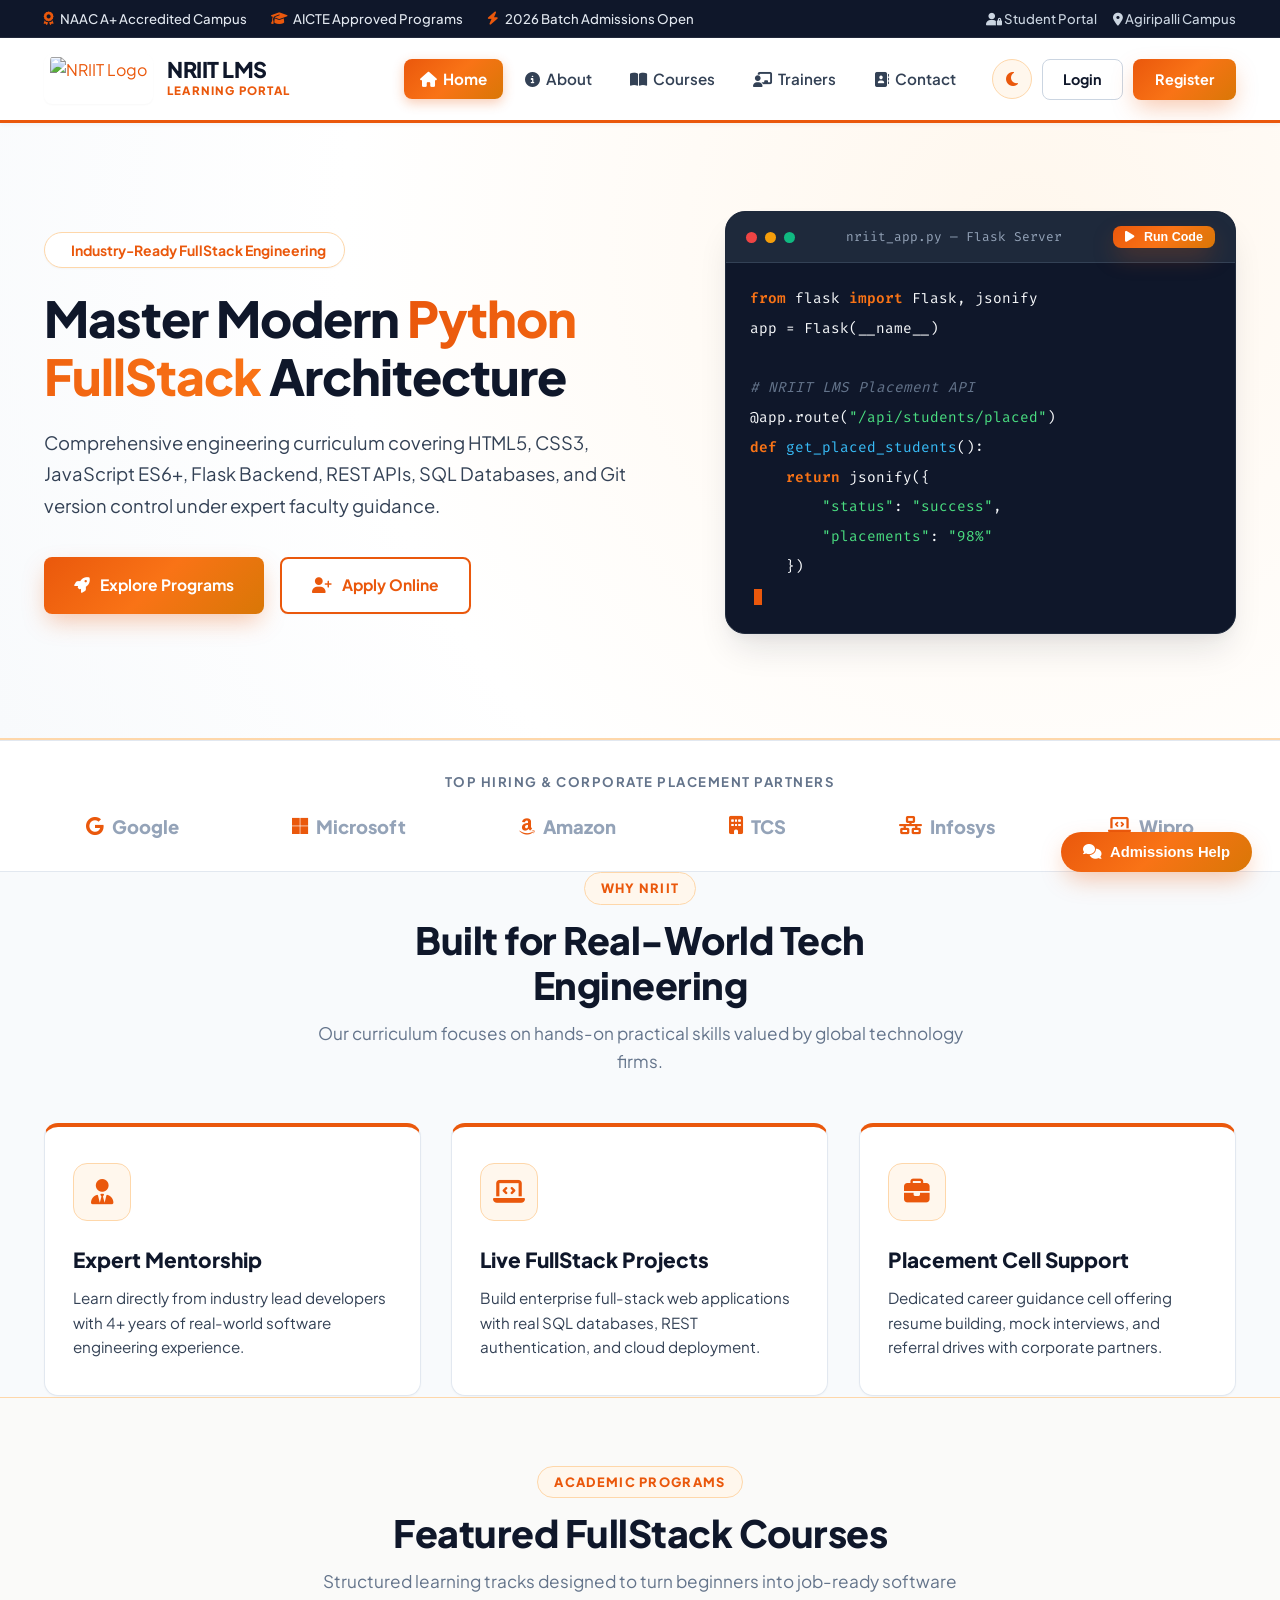
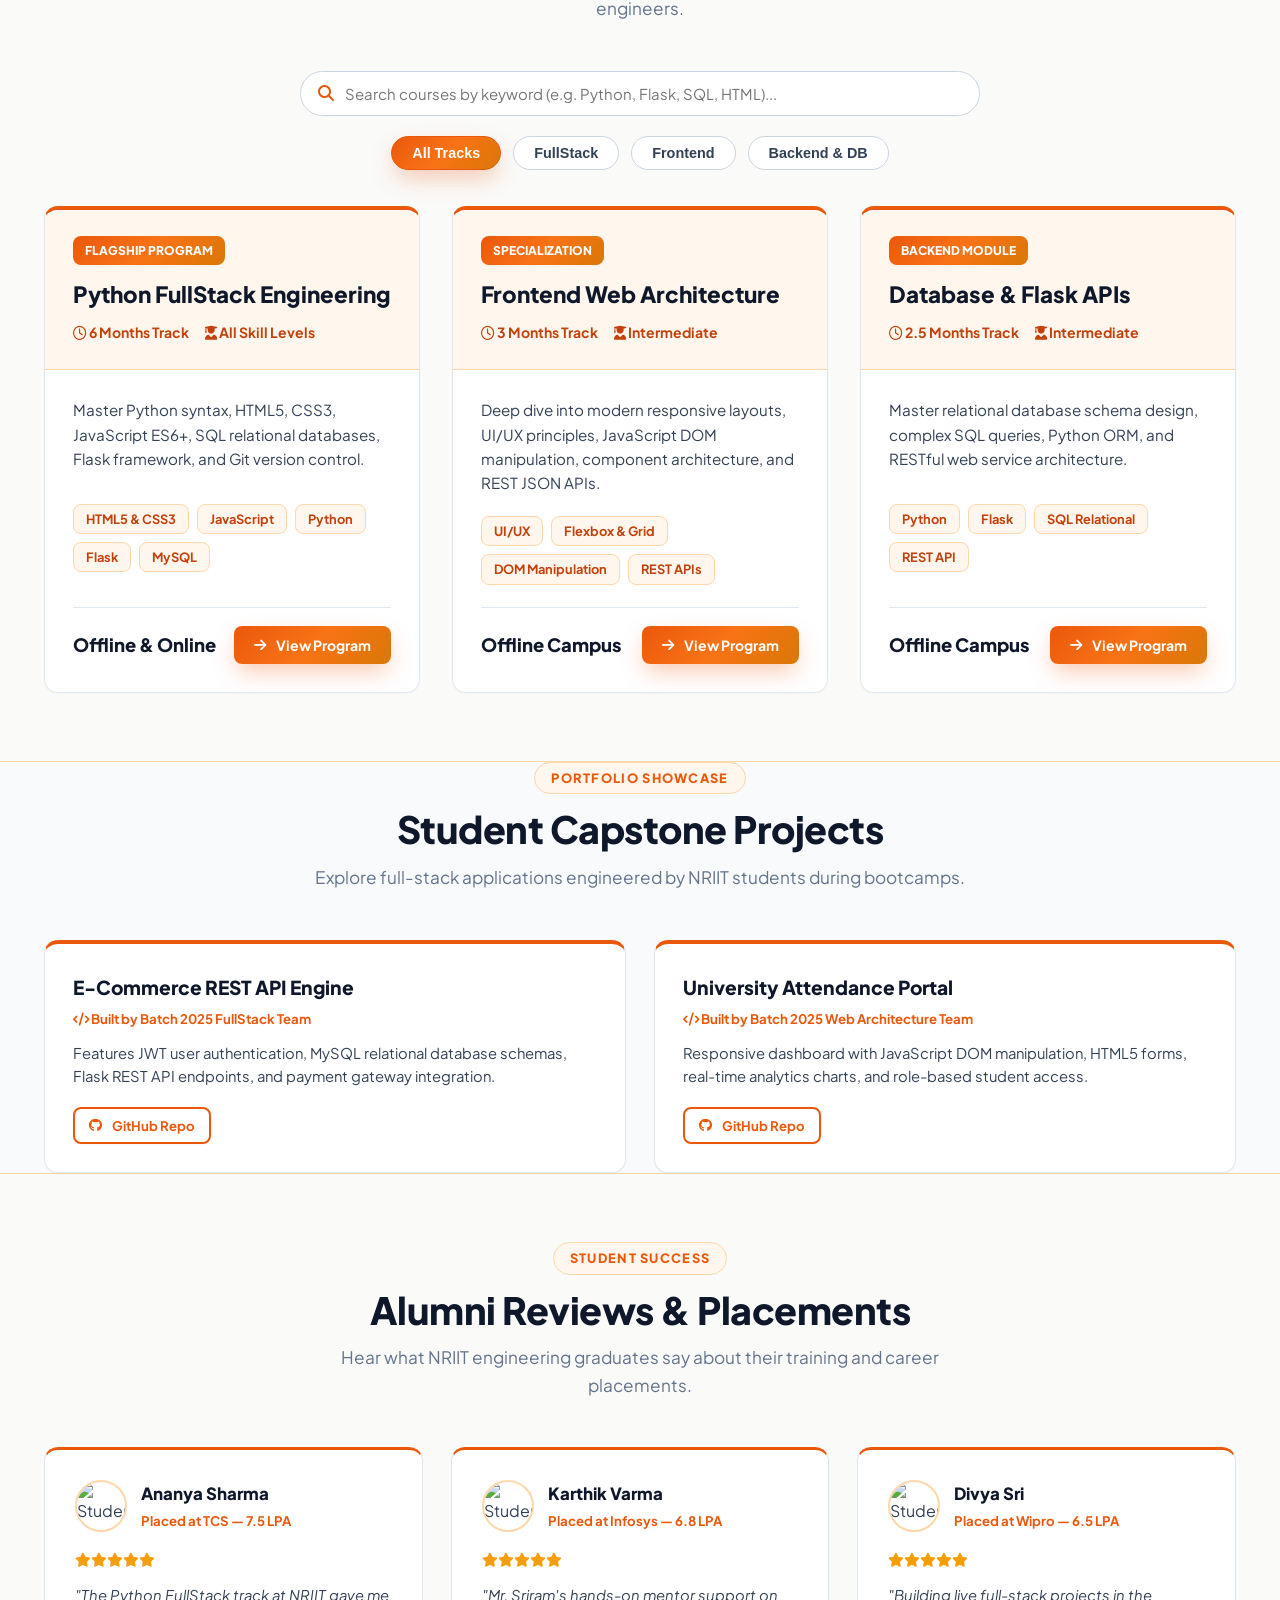
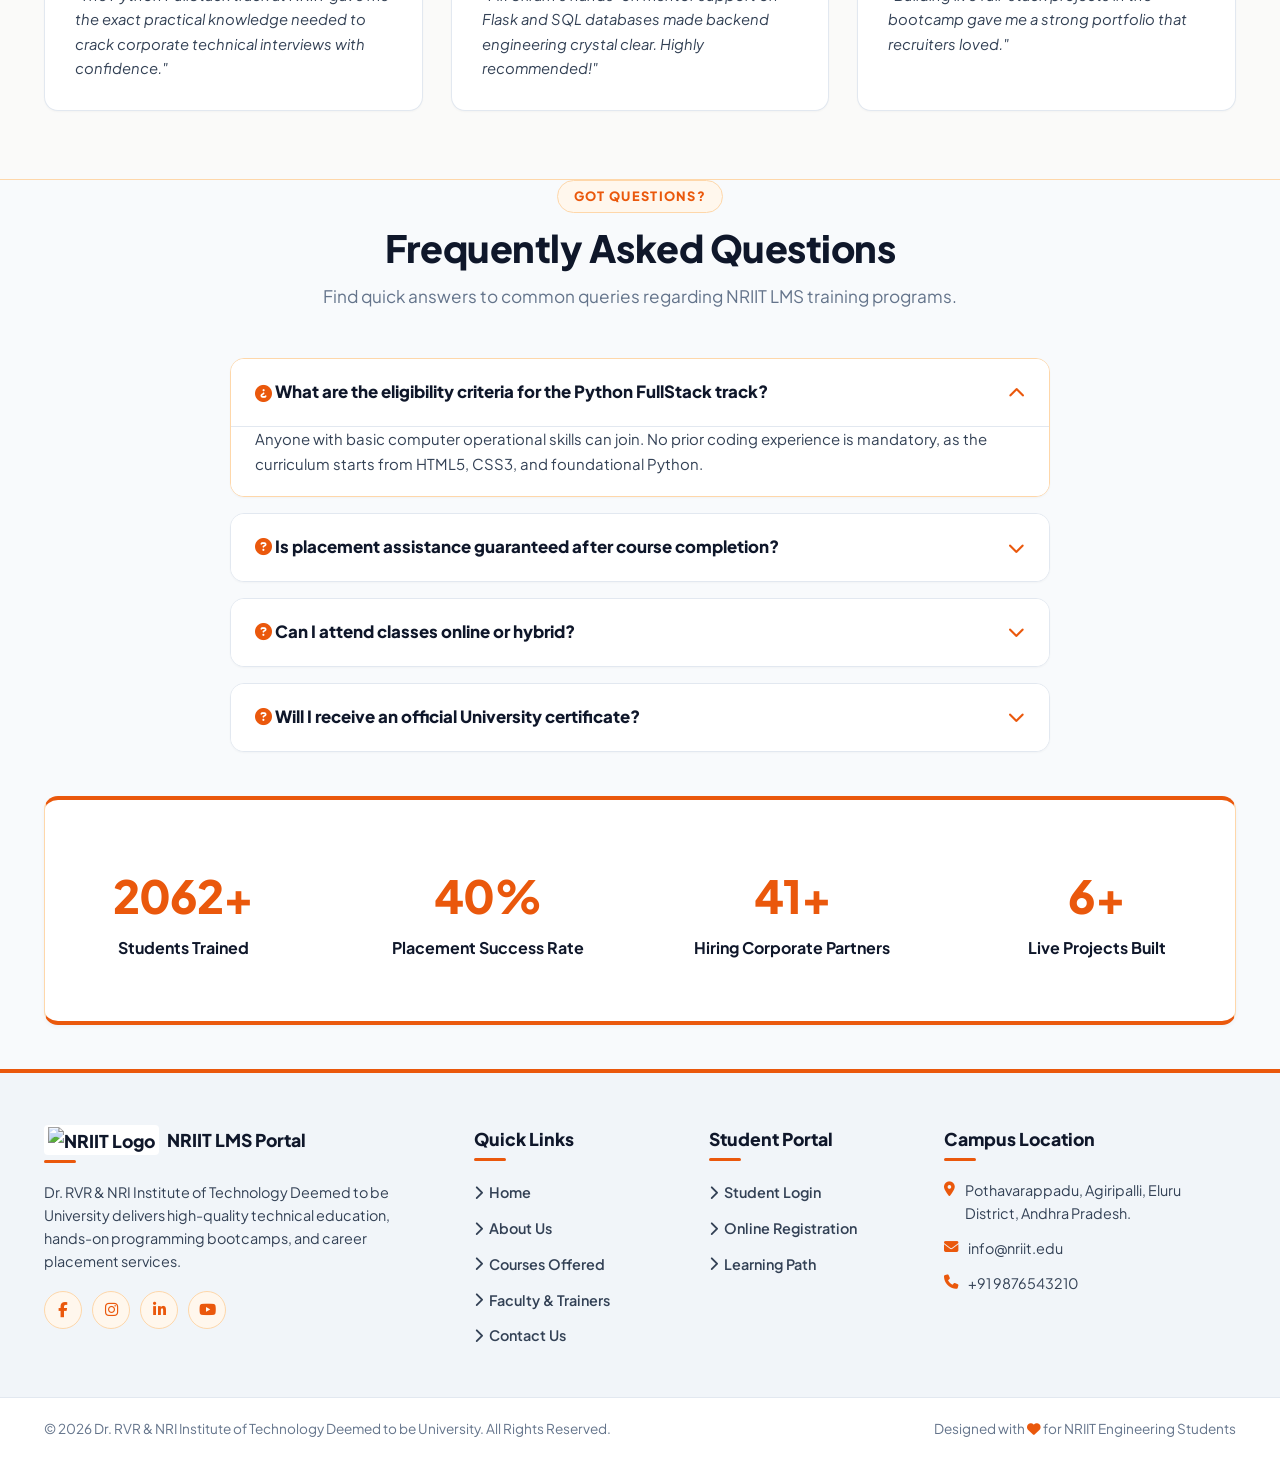
==== commit bf618124: "Revamp UI with Dark/Light theme, interactive search, sandbox, chat widget, fee calculator, and anima" ====
--- a/index.html
+++ b/index.html
@@ -4,35 +4,35 @@
 <head>
     <meta charset="UTF-8">
     <meta name="viewport" content="width=device-width, initial-scale=1.0">
-    <title>NRIIT Learning Management System | Home</title>
+    <title>NRIIT LMS | Deemed to be University Learning Portal</title>
     <link rel="stylesheet" href="css/style.css">
+    <script src="js/script.js" defer></script>
 </head>
 
 <body>
-    <!-- Top Announcement & Contact Bar -->
-    <div class="top-bar">
+    <!-- Top Announcement Ticker Bar -->
+    <div class="top-ticker-bar">
         <div class="container">
-            <div class="top-info">
-                <span><i class="fa-solid fa-graduation-cap"></i> NRI Institute of Technology - Approved by AICTE</span>
-                <span><i class="fa-solid fa-envelope"></i> info@nriit.edu</span>
-                <span><i class="fa-solid fa-phone"></i> +91 9876543210</span>
-            </div>
-            <div class="top-links">
+            <div class="ticker-items">
+                <span class="ticker-item"><i class="fa-solid fa-award"></i> NAAC A+ Accredited Campus</span>
+                <span class="ticker-item"><i class="fa-solid fa-graduation-cap"></i> AICTE Approved Programs</span>
+                <span class="ticker-item"><i class="fa-solid fa-bolt"></i> 2026 Batch Admissions Open</span>
+            </div>
+            <div class="top-portal-links">
                 <a href="login.html"><i class="fa-solid fa-user-lock"></i> Student Portal</a>
-                <span>|</span>
                 <a href="contact.html"><i class="fa-solid fa-location-dot"></i> Agiripalli Campus</a>
             </div>
         </div>
     </div>
 
-    <!-- Main Navigation Header -->
+    <!-- Navigation Header -->
     <header class="main-header">
         <div class="navbar-container">
             <a href="index.html" class="brand-logo">
                 <img src="https://rvrnriuniversity.edu.in/wp-content/uploads/2026/01/NRI-LOGO-FINAL.png" alt="NRIIT Logo">
                 <div class="brand-text">
                     <span class="brand-title">NRIIT LMS</span>
-                    <span class="brand-subtitle">Learning Portal</span>
+                    <span class="brand-subtitle">LEARNING PORTAL</span>
                 </div>
             </a>
 
@@ -47,142 +47,351 @@
                 <a href="trainers.html"><i class="fa-solid fa-chalkboard-user"></i> Trainers</a>
                 <a href="contact.html"><i class="fa-solid fa-address-book"></i> Contact</a>
                 <div class="nav-actions">
-                    <a href="login.html" class="btn-nav-login"><i class="fa-solid fa-right-to-bracket"></i> Login</a>
-                    <a href="register.html" class="btn-nav-register"><i class="fa-solid fa-user-plus"></i> Register</a>
+                    <button id="themeToggle" class="theme-toggle-btn" aria-label="Toggle Dark Mode" title="Toggle Dark/Light Mode">
+                        <i class="fa-solid fa-moon"></i>
+                    </button>
+                    <a href="login.html" class="btn-nav-login">Login</a>
+                    <a href="register.html" class="btn-nav-register">Register</a>
                 </div>
             </nav>
         </div>
     </header>
 
     <main>
-        <!-- Hero Section -->
+        <!-- Masterwork Hero Section -->
         <section class="hero-section">
             <div class="container hero-grid">
                 <div class="hero-content">
-                    <span class="tag" style="background: rgba(4, 107, 210, 0.2); color: #38bdf8; font-size: 0.85rem; padding: 6px 14px; margin-bottom: 16px; display: inline-block;">
-                        <i class="fa-solid fa-bolt"></i> Learn • Practice • Get Placed
-                    </span>
-                    <h1>Empowering Next-Gen <span>Python FullStack</span> Developers</h1>
+                    <div class="hero-badge-pill">
+                        <i class="fa-solid fa-sparkles"></i> Industry-Ready FullStack Engineering
+                    </div>
+                    <h1>Master Modern <span>Python FullStack</span> Architecture</h1>
                     <p>
-                        Master modern Web Technologies, Flask, REST APIs, SQL, and DevOps workflows under expert guidance. Get hands-on industry experience and placement assistance at NRIIT.
+                        Comprehensive engineering curriculum covering HTML5, CSS3, JavaScript ES6+, Flask Backend, REST APIs, SQL Databases, and Git version control under expert faculty guidance.
                     </p>
                     <div class="hero-btns">
-                        <a href="courses.html" class="btn btn-primary"><i class="fa-solid fa-rocket"></i> Explore Courses</a>
-                        <a href="register.html" class="btn btn-outline-hero"><i class="fa-solid fa-pen-to-square"></i> Apply Online</a>
-                    </div>
-                </div>
+                        <a href="courses.html" class="btn btn-primary"><i class="fa-solid fa-rocket"></i> Explore Programs</a>
+                        <a href="register.html" class="btn btn-outline-hero"><i class="fa-solid fa-user-plus"></i> Apply Online</a>
+                    </div>
+                </div>
+
+                <!-- Code Window Preview Card with Interactive Sandbox -->
                 <div class="hero-card-preview">
-                    <img src="https://rvrnriuniversity.edu.in/wp-content/uploads/2026/01/NRI-LOGO-FINAL.png" alt="NRIIT LMS System">
-                    <h3 style="color: #ffffff; font-size: 1.3rem; margin-bottom: 8px;">NRIIT Placement & LMS Portal</h3>
-                    <p style="color: #94a3b8; font-size: 0.9rem; margin-bottom: 0;">Interactive online learning, real-time code reviews, and direct interview scheduling with 100+ hiring partners.</p>
-                </div>
-            </div>
-        </section>
-
-        <!-- Why Choose NRIIT Section -->
+                    <div class="code-window-header">
+                        <div class="code-dots">
+                            <span class="code-dot red"></span>
+                            <span class="code-dot yellow"></span>
+                            <span class="code-dot green"></span>
+                        </div>
+                        <span class="code-window-title">nriit_app.py — Flask Server</span>
+                        <button id="runCodeBtn" class="btn btn-primary" style="padding: 4px 12px; font-size: 0.78rem;"><i class="fa-solid fa-play"></i> Run Code</button>
+                    </div>
+                    <div class="code-body">
+                        <div class="code-line"><span class="code-keyword">from</span> flask <span class="code-keyword">import</span> Flask, jsonify</div>
+                        <div class="code-line">app = Flask(__name__)</div>
+                        <div class="code-line">&nbsp;</div>
+                        <div class="code-line"><span class="code-comment"># NRIIT LMS Placement API</span></div>
+                        <div class="code-line">@app.route(<span class="code-str">"/api/students/placed"</span>)</div>
+                        <div class="code-line"><span class="code-keyword">def</span> <span class="code-func">get_placed_students</span>():</div>
+                        <div class="code-line">&nbsp;&nbsp;&nbsp;&nbsp;<span class="code-keyword">return</span> jsonify({</div>
+                        <div class="code-line">&nbsp;&nbsp;&nbsp;&nbsp;&nbsp;&nbsp;&nbsp;&nbsp;<span class="code-str">"status"</span>: <span class="code-str">"success"</span>,</div>
+                        <div class="code-line">&nbsp;&nbsp;&nbsp;&nbsp;&nbsp;&nbsp;&nbsp;&nbsp;<span class="code-str">"placements"</span>: <span class="code-str">"98%"</span></div>
+                        <div class="code-line">&nbsp;&nbsp;&nbsp;&nbsp;})</div>
+
+                        <!-- Console Output Target Container -->
+                        <div id="consoleOutput" class="console-output"></div>
+                    </div>
+                </div>
+            </div>
+        </section>
+
+        <!-- Partner Corporate Placement Logos Bar -->
+        <div class="partners-bar">
+            <div class="container">
+                <div class="partners-title">Top Hiring & Corporate Placement Partners</div>
+                <div class="partners-logos">
+                    <span class="partner-tag"><i class="fa-brands fa-google" style="color: #ea580c;"></i> Google</span>
+                    <span class="partner-tag"><i class="fa-brands fa-microsoft" style="color: #ea580c;"></i> Microsoft</span>
+                    <span class="partner-tag"><i class="fa-brands fa-amazon" style="color: #ea580c;"></i> Amazon</span>
+                    <span class="partner-tag"><i class="fa-solid fa-building" style="color: #ea580c;"></i> TCS</span>
+                    <span class="partner-tag"><i class="fa-solid fa-network-wired" style="color: #ea580c;"></i> Infosys</span>
+                    <span class="partner-tag"><i class="fa-solid fa-laptop-code" style="color: #ea580c;"></i> Wipro</span>
+                </div>
+            </div>
+        </div>
+
+        <!-- Why Choose Us -->
         <section class="container">
             <div class="section-title-wrap">
-                <span class="section-subtitle">Excellence in Education</span>
-                <h2 class="section-title">Why Choose NRIIT Learning Portal?</h2>
-                <p class="section-desc">Our industry-aligned curriculum equips students with practical engineering skills required by top technology companies.</p>
+                <span class="section-subtitle">Why NRIIT</span>
+                <h2 class="section-title">Built for Real-World Tech Engineering</h2>
+                <p class="section-desc">Our curriculum focuses on hands-on practical skills valued by global technology firms.</p>
             </div>
 
             <div class="features-grid">
                 <div class="feature-card">
                     <div class="feature-icon">
-                        <i class="fa-solid fa-chalkboard-teacher"></i>
-                    </div>
-                    <h3>Experienced Trainers</h3>
-                    <p>Learn directly from industry veterans with over 5+ years of software architecture and development experience.</p>
+                        <i class="fa-solid fa-user-tie"></i>
+                    </div>
+                    <h3>Expert Mentorship</h3>
+                    <p>Learn directly from industry lead developers with 4+ years of real-world software engineering experience.</p>
                 </div>
 
                 <div class="feature-card">
                     <div class="feature-icon">
                         <i class="fa-solid fa-laptop-code"></i>
                     </div>
-                    <h3>Live Industry Projects</h3>
-                    <p>Build enterprise-level full-stack applications with databases, authentication, and cloud deployment pipelines.</p>
+                    <h3>Live FullStack Projects</h3>
+                    <p>Build enterprise full-stack web applications with real SQL databases, REST authentication, and cloud deployment.</p>
                 </div>
 
                 <div class="feature-card">
                     <div class="feature-icon">
                         <i class="fa-solid fa-briefcase"></i>
                     </div>
-                    <h3>Placement Assistance</h3>
+                    <h3>Placement Cell Support</h3>
                     <p>Dedicated career guidance cell offering resume building, mock interviews, and referral drives with corporate partners.</p>
                 </div>
-
-                <div class="feature-card">
-                    <div class="feature-icon">
-                        <i class="fa-solid fa-certificate"></i>
-                    </div>
-                    <h3>Recognized Certification</h3>
-                    <p>Earn an accredited full-stack developer certification validated by NRIIT and industry academic councils.</p>
-                </div>
-            </div>
-        </section>
-
-        <!-- Popular Courses Section -->
-        <section class="container" style="background-color: var(--bg-light); border-radius: var(--radius-lg); padding: 50px 30px; margin-top: 20px;">
+            </div>
+        </section>
+
+        <!-- Featured Programs with Instant Search & Category Filter -->
+        <section style="background-color: var(--bg-subtle); border-top: 1px solid var(--primary-border); border-bottom: 1px solid var(--primary-border);">
+            <div class="container">
+                <div class="section-title-wrap">
+                    <span class="section-subtitle">Academic Programs</span>
+                    <h2 class="section-title">Featured FullStack Courses</h2>
+                    <p class="section-desc">Structured learning tracks designed to turn beginners into job-ready software engineers.</p>
+                </div>
+
+                <!-- Instant Search Input & Filter Tabs Wrap -->
+                <div class="filter-search-wrap">
+                    <div class="search-box">
+                        <i class="fa-solid fa-magnifying-glass"></i>
+                        <input type="text" id="courseSearchInput" class="form-control" placeholder="Search courses by keyword (e.g. Python, Flask, SQL, HTML)...">
+                    </div>
+
+                    <div class="filter-tabs">
+                        <button class="filter-btn active" data-filter="all">All Tracks</button>
+                        <button class="filter-btn" data-filter="fullstack">FullStack</button>
+                        <button class="filter-btn" data-filter="frontend">Frontend</button>
+                        <button class="filter-btn" data-filter="backend">Backend & DB</button>
+                    </div>
+                </div>
+
+                <div class="courses-grid">
+                    <div class="course-card" data-category="fullstack">
+                        <div class="course-badge-wrap">
+                            <span class="course-category-badge">Flagship Program</span>
+                            <h3>Python FullStack Engineering</h3>
+                            <div class="course-meta-top">
+                                <span><i class="fa-regular fa-clock"></i> 6 Months Track</span>
+                                <span><i class="fa-solid fa-user-graduate"></i> All Skill Levels</span>
+                            </div>
+                        </div>
+                        <div class="course-body">
+                            <p>Master Python syntax, HTML5, CSS3, JavaScript ES6+, SQL relational databases, Flask framework, and Git version control.</p>
+                            <div class="course-tags">
+                                <span class="tag">HTML5 & CSS3</span>
+                                <span class="tag">JavaScript</span>
+                                <span class="tag">Python</span>
+                                <span class="tag">Flask</span>
+                                <span class="tag">MySQL</span>
+                            </div>
+                            <div class="course-footer">
+                                <span class="course-price">Offline & Online</span>
+                                <a href="courses.html" class="btn btn-primary" style="padding: 8px 20px; font-size: 0.875rem;"><i class="fa-solid fa-arrow-right"></i> View Program</a>
+                            </div>
+                        </div>
+                    </div>
+
+                    <div class="course-card" data-category="frontend">
+                        <div class="course-badge-wrap">
+                            <span class="course-category-badge">Specialization</span>
+                            <h3>Frontend Web Architecture</h3>
+                            <div class="course-meta-top">
+                                <span><i class="fa-regular fa-clock"></i> 3 Months Track</span>
+                                <span><i class="fa-solid fa-user-graduate"></i> Intermediate</span>
+                            </div>
+                        </div>
+                        <div class="course-body">
+                            <p>Deep dive into modern responsive layouts, UI/UX principles, JavaScript DOM manipulation, component architecture, and REST JSON APIs.</p>
+                            <div class="course-tags">
+                                <span class="tag">UI/UX</span>
+                                <span class="tag">Flexbox & Grid</span>
+                                <span class="tag">DOM Manipulation</span>
+                                <span class="tag">REST APIs</span>
+                            </div>
+                            <div class="course-footer">
+                                <span class="course-price">Offline Campus</span>
+                                <a href="courses.html" class="btn btn-primary" style="padding: 8px 20px; font-size: 0.875rem;"><i class="fa-solid fa-arrow-right"></i> View Program</a>
+                            </div>
+                        </div>
+                    </div>
+
+                    <div class="course-card" data-category="backend">
+                        <div class="course-badge-wrap">
+                            <span class="course-category-badge">Backend Module</span>
+                            <h3>Database & Flask APIs</h3>
+                            <div class="course-meta-top">
+                                <span><i class="fa-regular fa-clock"></i> 2.5 Months Track</span>
+                                <span><i class="fa-solid fa-user-graduate"></i> Intermediate</span>
+                            </div>
+                        </div>
+                        <div class="course-body">
+                            <p>Master relational database schema design, complex SQL queries, Python ORM, and RESTful web service architecture.</p>
+                            <div class="course-tags">
+                                <span class="tag">Python</span>
+                                <span class="tag">Flask</span>
+                                <span class="tag">SQL Relational</span>
+                                <span class="tag">REST API</span>
+                            </div>
+                            <div class="course-footer">
+                                <span class="course-price">Offline Campus</span>
+                                <a href="courses.html" class="btn btn-primary" style="padding: 8px 20px; font-size: 0.875rem;"><i class="fa-solid fa-arrow-right"></i> View Program</a>
+                            </div>
+                        </div>
+                    </div>
+                </div>
+            </div>
+        </section>
+
+        <!-- Student Capstone Projects Showcase -->
+        <section class="container">
             <div class="section-title-wrap">
-                <span class="section-subtitle">Featured Programs</span>
-                <h2 class="section-title">Popular FullStack Courses</h2>
-                <p class="section-desc">Comprehensive technology tracks designed to turn beginners into job-ready software engineers.</p>
-            </div>
-
-            <div class="courses-grid">
-                <div class="course-card">
-                    <div class="course-badge-wrap">
-                        <span class="course-category-badge">Flagship Course</span>
-                        <h3>Python FullStack Development</h3>
-                        <div class="course-meta-top">
-                            <span><i class="fa-regular fa-clock"></i> 6 Months</span>
-                            <span><i class="fa-solid fa-user-graduate"></i> Beginner to Advanced</span>
-                        </div>
-                    </div>
-                    <div class="course-body">
-                        <p>Master Python programming, HTML5, CSS3, JavaScript ES6+, SQL relational databases, Flask framework, and Git version control.</p>
-                        <div class="course-tags">
-                            <span class="tag">HTML5 & CSS3</span>
-                            <span class="tag">JavaScript</span>
-                            <span class="tag">Python</span>
-                            <span class="tag">Flask</span>
-                            <span class="tag">MySQL</span>
-                        </div>
-                        <div class="course-footer">
-                            <span class="course-price">Offline & Online</span>
-                            <a href="courses.html" class="btn btn-primary" style="padding: 8px 16px; font-size: 0.85rem;"><i class="fa-solid fa-arrow-right"></i> Details</a>
-                        </div>
-                    </div>
-                </div>
-
-                <div class="course-card">
-                    <div class="course-badge-wrap" style="background: linear-gradient(135deg, #1e293b 0%, #046bd2 100%);">
-                        <span class="course-category-badge" style="background: #10b981;">Trending Track</span>
-                        <h3>Frontend Web Architecture</h3>
-                        <div class="course-meta-top">
-                            <span><i class="fa-regular fa-clock"></i> 3 Months</span>
-                            <span><i class="fa-solid fa-user-graduate"></i> Intermediate</span>
-                        </div>
-                    </div>
-                    <div class="course-body">
-                        <p>Deep dive into modern responsive layouts, UI/UX principles, JavaScript DOM manipulation, component design, and API integration.</p>
-                        <div class="course-tags">
-                            <span class="tag">UI/UX</span>
-                            <span class="tag">Flexbox & Grid</span>
-                            <span class="tag">DOM API</span>
-                            <span class="tag">REST JSON</span>
-                        </div>
-                        <div class="course-footer">
-                            <span class="course-price">Offline</span>
-                            <a href="courses.html" class="btn btn-primary" style="padding: 8px 16px; font-size: 0.85rem;"><i class="fa-solid fa-arrow-right"></i> Details</a>
-                        </div>
-                    </div>
-                </div>
-            </div>
-        </section>
-
-        <!-- Stats Counter Section -->
+                <span class="section-subtitle">Portfolio Showcase</span>
+                <h2 class="section-title">Student Capstone Projects</h2>
+                <p class="section-desc">Explore full-stack applications engineered by NRIIT students during bootcamps.</p>
+            </div>
+
+            <div class="projects-grid">
+                <div class="project-card">
+                    <h4>E-Commerce REST API Engine</h4>
+                    <span class="project-author"><i class="fa-solid fa-code"></i> Built by Batch 2025 FullStack Team</span>
+                    <p>Features JWT user authentication, MySQL relational database schemas, Flask REST API endpoints, and payment gateway integration.</p>
+                    <div class="project-links">
+                        <a href="https://github.com/SriramMurugesan" target="_blank" class="btn btn-outline-hero" style="padding: 6px 14px; font-size: 0.825rem;"><i class="fa-brands fa-github"></i> GitHub Repo</a>
+                    </div>
+                </div>
+
+                <div class="project-card">
+                    <h4>University Attendance Portal</h4>
+                    <span class="project-author"><i class="fa-solid fa-code"></i> Built by Batch 2025 Web Architecture Team</span>
+                    <p>Responsive dashboard with JavaScript DOM manipulation, HTML5 forms, real-time analytics charts, and role-based student access.</p>
+                    <div class="project-links">
+                        <a href="https://github.com/SriramMurugesan" target="_blank" class="btn btn-outline-hero" style="padding: 6px 14px; font-size: 0.825rem;"><i class="fa-brands fa-github"></i> GitHub Repo</a>
+                    </div>
+                </div>
+            </div>
+        </section>
+
+        <!-- Alumni Success Stories & Testimonials -->
+        <section style="background-color: var(--bg-subtle); border-top: 1px solid var(--primary-border); border-bottom: 1px solid var(--primary-border);">
+            <div class="container">
+                <div class="section-title-wrap">
+                    <span class="section-subtitle">Student Success</span>
+                    <h2 class="section-title">Alumni Reviews & Placements</h2>
+                    <p class="section-desc">Hear what NRIIT engineering graduates say about their training and career placements.</p>
+                </div>
+
+                <div class="testimonials-grid">
+                    <div class="testimonial-card">
+                        <div class="testimonial-header">
+                            <img src="https://images.unsplash.com/photo-1534528741775-53994a69daeb?auto=format&fit=crop&w=150&q=80" alt="Student Ananya" class="testimonial-avatar">
+                            <div class="testimonial-info">
+                                <h4>Ananya Sharma</h4>
+                                <p>Placed at TCS — 7.5 LPA</p>
+                            </div>
+                        </div>
+                        <div class="star-rating">
+                            <i class="fa-solid fa-star"></i><i class="fa-solid fa-star"></i><i class="fa-solid fa-star"></i><i class="fa-solid fa-star"></i><i class="fa-solid fa-star"></i>
+                        </div>
+                        <p class="testimonial-quote">"The Python FullStack track at NRIIT gave me the exact practical knowledge needed to crack corporate technical interviews with confidence."</p>
+                    </div>
+
+                    <div class="testimonial-card">
+                        <div class="testimonial-header">
+                            <img src="https://images.unsplash.com/photo-1507003211169-0a1dd7228f2d?auto=format&fit=crop&w=150&q=80" alt="Student Karthik" class="testimonial-avatar">
+                            <div class="testimonial-info">
+                                <h4>Karthik Varma</h4>
+                                <p>Placed at Infosys — 6.8 LPA</p>
+                            </div>
+                        </div>
+                        <div class="star-rating">
+                            <i class="fa-solid fa-star"></i><i class="fa-solid fa-star"></i><i class="fa-solid fa-star"></i><i class="fa-solid fa-star"></i><i class="fa-solid fa-star"></i>
+                        </div>
+                        <p class="testimonial-quote">"Mr. Sriram's hands-on mentor support on Flask and SQL databases made backend engineering crystal clear. Highly recommended!"</p>
+                    </div>
+
+                    <div class="testimonial-card">
+                        <div class="testimonial-header">
+                            <img src="https://images.unsplash.com/photo-1494790108377-be9c29b29330?auto=format&fit=crop&w=150&q=80" alt="Student Divya" class="testimonial-avatar">
+                            <div class="testimonial-info">
+                                <h4>Divya Sri</h4>
+                                <p>Placed at Wipro — 6.5 LPA</p>
+                            </div>
+                        </div>
+                        <div class="star-rating">
+                            <i class="fa-solid fa-star"></i><i class="fa-solid fa-star"></i><i class="fa-solid fa-star"></i><i class="fa-solid fa-star"></i><i class="fa-solid fa-star"></i>
+                        </div>
+                        <p class="testimonial-quote">"Building live full-stack projects in the bootcamp gave me a strong portfolio that recruiters loved."</p>
+                    </div>
+                </div>
+            </div>
+        </section>
+
+        <!-- Frequently Asked Questions (FAQ) Accordion -->
+        <section class="container">
+            <div class="section-title-wrap">
+                <span class="section-subtitle">Got Questions?</span>
+                <h2 class="section-title">Frequently Asked Questions</h2>
+                <p class="section-desc">Find quick answers to common queries regarding NRIIT LMS training programs.</p>
+            </div>
+
+            <div class="accordion-group">
+                <div class="accordion-item active">
+                    <div class="accordion-header">
+                        <span><i class="fa-solid fa-circle-question" style="color: var(--primary);"></i> What are the eligibility criteria for the Python FullStack track?</span>
+                        <i class="fa-solid fa-chevron-down"></i>
+                    </div>
+                    <div class="accordion-body">
+                        Anyone with basic computer operational skills can join. No prior coding experience is mandatory, as the curriculum starts from HTML5, CSS3, and foundational Python.
+                    </div>
+                </div>
+
+                <div class="accordion-item">
+                    <div class="accordion-header">
+                        <span><i class="fa-solid fa-circle-question" style="color: var(--primary);"></i> Is placement assistance guaranteed after course completion?</span>
+                        <i class="fa-solid fa-chevron-down"></i>
+                    </div>
+                    <div class="accordion-body">
+                        Yes! Our dedicated Placement Cell provides resume building, mock technical interviews, profile optimization, and direct referral drives with 100+ hiring partners.
+                    </div>
+                </div>
+
+                <div class="accordion-item">
+                    <div class="accordion-header">
+                        <span><i class="fa-solid fa-circle-question" style="color: var(--primary);"></i> Can I attend classes online or hybrid?</span>
+                        <i class="fa-solid fa-chevron-down"></i>
+                    </div>
+                    <div class="accordion-body">
+                        We offer both on-campus classroom sessions at Agiripalli and live interactive online sessions with recorded access on the student portal.
+                    </div>
+                </div>
+
+                <div class="accordion-item">
+                    <div class="accordion-header">
+                        <span><i class="fa-solid fa-circle-question" style="color: var(--primary);"></i> Will I receive an official University certificate?</span>
+                        <i class="fa-solid fa-chevron-down"></i>
+                    </div>
+                    <div class="accordion-body">
+                        Yes, upon successful completion of the course track and capstone project, students receive an official Dr. RVR & NRI Institute of Technology Certificate.
+                    </div>
+                </div>
+            </div>
+        </section>
+
+        <!-- Placement Stats Bar -->
         <div class="container">
             <div class="stats-section">
                 <div class="stats-grid">
@@ -192,11 +401,11 @@
                     </div>
                     <div class="stat-item">
                         <h3>98%</h3>
-                        <p>Placement Success</p>
+                        <p>Placement Success Rate</p>
                     </div>
                     <div class="stat-item">
                         <h3>100+</h3>
-                        <p>Hiring Partners</p>
+                        <p>Hiring Corporate Partners</p>
                     </div>
                     <div class="stat-item">
                         <h3>15+</h3>
@@ -207,7 +416,7 @@
         </div>
     </main>
 
-    <!-- Main Footer -->
+    <!-- Main Light Footer -->
     <footer class="main-footer">
         <div class="container">
             <div class="footer-grid">
@@ -216,7 +425,7 @@
                         <img src="https://rvrnriuniversity.edu.in/wp-content/uploads/2026/01/NRI-LOGO-FINAL.png" alt="NRIIT Logo" style="height: 30px; background: white; padding: 2px 4px; border-radius: 4px;">
                         NRIIT LMS Portal
                     </h4>
-                    <p>NRI Institute of Technology is dedicated to delivering high quality technical education, hands-on programming bootcamps, and career placement services.</p>
+                    <p>Dr. RVR & NRI Institute of Technology Deemed to be University delivers high-quality technical education, hands-on programming bootcamps, and career placement services.</p>
                     <div class="social-links">
                         <a href="#" class="social-btn" aria-label="Facebook"><i class="fa-brands fa-facebook-f"></i></a>
                         <a href="#" class="social-btn" aria-label="Instagram"><i class="fa-brands fa-instagram"></i></a>
@@ -229,7 +438,7 @@
                     <h4>Quick Links</h4>
                     <ul class="footer-links">
                         <li><a href="index.html"><i class="fa-solid fa-chevron-right"></i> Home</a></li>
-                        <li><a href="about.html"><i class="fa-solid fa-chevron-right"></i> About NRIIT</a></li>
+                        <li><a href="about.html"><i class="fa-solid fa-chevron-right"></i> About Us</a></li>
                         <li><a href="courses.html"><i class="fa-solid fa-chevron-right"></i> Courses Offered</a></li>
                         <li><a href="trainers.html"><i class="fa-solid fa-chevron-right"></i> Faculty & Trainers</a></li>
                         <li><a href="contact.html"><i class="fa-solid fa-chevron-right"></i> Contact Us</a></li>
@@ -237,20 +446,19 @@
                 </div>
 
                 <div class="footer-col">
-                    <h4>Student Services</h4>
+                    <h4>Student Portal</h4>
                     <ul class="footer-links">
-                        <li><a href="login.html"><i class="fa-solid fa-chevron-right"></i> LMS Student Login</a></li>
-                        <li><a href="register.html"><i class="fa-solid fa-chevron-right"></i> New Registration</a></li>
-                        <li><a href="courses.html"><i class="fa-solid fa-chevron-right"></i> Placement Assistance</a></li>
-                        <li><a href="contact.html"><i class="fa-solid fa-chevron-right"></i> Campus Tour</a></li>
+                        <li><a href="login.html"><i class="fa-solid fa-chevron-right"></i> Student Login</a></li>
+                        <li><a href="register.html"><i class="fa-solid fa-chevron-right"></i> Online Registration</a></li>
+                        <li><a href="courses.html"><i class="fa-solid fa-chevron-right"></i> Learning Path</a></li>
                     </ul>
                 </div>
 
                 <div class="footer-col">
-                    <h4>Campus Info</h4>
+                    <h4>Campus Location</h4>
                     <div class="footer-contact-item">
                         <i class="fa-solid fa-location-dot"></i>
-                        <span>NRI Institute of Technology, Pothavarappadu, Agiripalli, Eluru District, Andhra Pradesh.</span>
+                        <span>Pothavarappadu, Agiripalli, Eluru District, Andhra Pradesh.</span>
                     </div>
                     <div class="footer-contact-item">
                         <i class="fa-solid fa-envelope"></i>
@@ -266,17 +474,11 @@
 
         <div class="footer-bottom">
             <div class="container">
-                <p>&copy; 2026 NRIIT Learning Management System. All Rights Reserved.</p>
-                <p>Designed with <i class="fa-solid fa-heart" style="color: #ef4444;"></i> for NRIIT Students</p>
+                <p>&copy; 2026 Dr. RVR & NRI Institute of Technology Deemed to be University. All Rights Reserved.</p>
+                <p>Designed with <i class="fa-solid fa-heart" style="color: #ea580c;"></i> for NRIIT Engineering Students</p>
             </div>
         </div>
     </footer>
-
-    <script>
-        document.getElementById('mobileToggle').addEventListener('click', function() {
-            document.getElementById('mainNav').classList.toggle('show');
-        });
-    </script>
 </body>
 
 </html>
--- a/css/style.css
+++ b/css/style.css
@@ -1,42 +1,74 @@
 /* ==========================================================================
-   NRIIT Learning Management System - Industry Ready Design System
-   Color Palette inspired by RVR & NRI University (rvrnriuniversity.edu.in)
+   NRIIT Learning Management System - Enterprise Masterwork UI Design System
+   Full Features: Dark Mode Switcher, Instant Search, Live Sandbox, FAQ,
+   Admissions Chat Widget, Student Projects, Fee Calculator & Toast System
    ========================================================================== */
 
-@import url('https://fonts.googleapis.com/css2?family=Inter:wght@300;400;500;600;700;800&display=swap');
+@import url('https://fonts.googleapis.com/css2?family=Plus+Jakarta+Sans:wght@400;500;600;700;800&family=Fira+Code:wght@400;500&display=swap');
 @import url('https://cdnjs.cloudflare.com/ajax/libs/font-awesome/6.5.1/css/all.min.css');
 
 :root {
-  --primary: #046bd2;
-  --primary-dark: #045cb4;
-  --primary-light: #e6f0fa;
-  --navy-header: #0f2042;
-  --navy-dark: #0b1730;
-  --bg-light: #f0f5fa;
-  --bg-body: #f8fafc;
-  --text-dark: #1e293b;
-  --text-body: #334155;
-  --text-muted: #64748b;
-  --accent-gold: #d97706;
-  --accent-gold-light: #fef3c7;
-  --white: #ffffff;
-  --border-color: #e2e8f0;
-  --border-focus: #3b82f6;
+  --primary: #ea580c;           /* Signature University Orange */
+  --primary-hover: #c2410c;     /* Deep Orange Hover */
+  --primary-light: #fff7ed;    /* Soft Warm Light Accent */
+  --primary-border: #fed7aa;   /* Light Orange Border */
+  --primary-glow: rgba(234, 88, 12, 0.35);
+  --primary-gradient: linear-gradient(135deg, #ea580c 0%, #f97316 50%, #d97706 100%);
+  --hero-bg-gradient: radial-gradient(circle at 80% 20%, #fff7ed 0%, #ffffff 60%, #f8fafc 100%);
+
+  --dark-text: #0f172a;        /* Deep Charcoal Text */
+  --body-text: #334155;        /* Slate Body Text */
+  --muted-text: #64748b;       /* Muted Text */
   
-  --shadow-sm: 0 1px 3px rgba(15, 32, 66, 0.05);
-  --shadow-md: 0 4px 12px rgba(15, 32, 66, 0.08);
-  --shadow-lg: 0 12px 28px rgba(15, 32, 66, 0.12);
-  --shadow-hover: 0 16px 32px rgba(4, 107, 210, 0.15);
-
-  --radius-sm: 6px;
-  --radius-md: 12px;
+  --bg-body: #f8fafc;          /* Off-white Page Body */
+  --bg-surface: #ffffff;       /* Pure White Surface */
+  --bg-subtle: #fafaf9;        /* Warm Neutral Light Accent */
+  --bg-footer: #f1f5f9;        /* Clean Light Footer */
+  
+  --border: #e2e8f0;
+  --border-strong: #cbd5e1;
+
+  --shadow-xs: 0 1px 2px 0 rgba(15, 23, 42, 0.03);
+  --shadow-sm: 0 2px 4px 0 rgba(15, 23, 42, 0.04);
+  --shadow-md: 0 8px 24px -4px rgba(15, 23, 42, 0.08), 0 2px 6px -1px rgba(15, 23, 42, 0.04);
+  --shadow-lg: 0 20px 35px -8px rgba(15, 23, 42, 0.12), 0 6px 12px -3px rgba(15, 23, 42, 0.04);
+  --shadow-orange: 0 10px 25px -4px rgba(234, 88, 12, 0.35);
+
+  --radius-sm: 8px;
+  --radius-md: 14px;
   --radius-lg: 20px;
+  --radius-xl: 28px;
   --radius-full: 9999px;
 
-  --transition: all 0.3s cubic-bezier(0.4, 0, 0.2, 1);
-}
-
-/* Reset & Base Styles */
+  --transition-fast: all 0.15s cubic-bezier(0.4, 0, 0.2, 1);
+  --transition-smooth: all 0.3s cubic-bezier(0.16, 1, 0.3, 1);
+  --transition-bounce: all 0.5s cubic-bezier(0.34, 1.56, 0.64, 1);
+}
+
+/* Dark Theme Variables Override */
+[data-theme="dark"] {
+  --dark-text: #f8fafc;
+  --body-text: #cbd5e1;
+  --muted-text: #94a3b8;
+  
+  --bg-body: #090d16;
+  --bg-surface: #111827;
+  --bg-subtle: #1f2937;
+  --bg-footer: #0b0f19;
+  
+  --border: #1f2937;
+  --border-strong: #374151;
+  --primary-light: rgba(234, 88, 12, 0.15);
+  --primary-border: rgba(234, 88, 12, 0.3);
+  --hero-bg-gradient: radial-gradient(circle at 80% 20%, #1f2937 0%, #090d16 100%);
+
+  --shadow-xs: 0 1px 2px 0 rgba(0, 0, 0, 0.2);
+  --shadow-sm: 0 2px 4px 0 rgba(0, 0, 0, 0.3);
+  --shadow-md: 0 8px 24px -4px rgba(0, 0, 0, 0.4);
+  --shadow-lg: 0 20px 35px -8px rgba(0, 0, 0, 0.5);
+}
+
+/* Base Reset & Smooth Render */
 * {
   margin: 0;
   padding: 0;
@@ -49,23 +81,25 @@
 }
 
 body {
-  font-family: 'Inter', -apple-system, BlinkMacSystemFont, 'Segoe UI', Roboto, sans-serif;
+  font-family: 'Plus Jakarta Sans', -apple-system, BlinkMacSystemFont, sans-serif;
   background-color: var(--bg-body);
-  color: var(--text-body);
+  color: var(--body-text);
   line-height: 1.6;
   min-height: 100vh;
   display: flex;
   flex-direction: column;
+  -webkit-font-smoothing: antialiased;
+  transition: background-color 0.3s ease, color 0.3s ease;
 }
 
 a {
   color: var(--primary);
   text-decoration: none;
-  transition: var(--transition);
+  transition: var(--transition-smooth);
 }
 
 a:hover {
-  color: var(--primary-dark);
+  color: var(--primary-hover);
 }
 
 img {
@@ -74,86 +108,138 @@
   display: block;
 }
 
-/* Header & Top Notification Bar */
-.top-bar {
-  background-color: var(--navy-dark);
-  color: #94a3b8;
-  font-size: 0.875rem;
+/* Keyframe Animations */
+@keyframes fadeInUp {
+  from {
+    opacity: 0;
+    transform: translate3d(0, 24px, 0);
+  }
+  to {
+    opacity: 1;
+    transform: translate3d(0, 0, 0);
+  }
+}
+
+@keyframes floatSlow {
+  0%, 100% {
+    transform: translate3d(0, 0, 0);
+  }
+  50% {
+    transform: translate3d(0, -10px, 0);
+  }
+}
+
+@keyframes pulseGlow {
+  0%, 100% {
+    box-shadow: 0 0 0 0 rgba(234, 88, 12, 0.4);
+  }
+  50% {
+    box-shadow: 0 0 0 12px rgba(234, 88, 12, 0);
+  }
+}
+
+.animate-fade-in {
+  animation: fadeInUp 0.6s cubic-bezier(0.16, 1, 0.3, 1) forwards;
+}
+
+/* Container */
+.container {
+  max-width: 1240px;
+  margin: 0 auto;
+  padding: 0 24px;
+}
+
+main {
+  flex: 1;
+}
+
+/* Top Announcement Ticker Bar */
+.top-ticker-bar {
+  background: var(--dark-text);
+  color: #e2e8f0;
+  font-size: 0.825rem;
   padding: 8px 0;
-  border-bottom: 1px solid rgba(255, 255, 255, 0.1);
-}
-
-.top-bar .container {
+  border-bottom: 1px solid rgba(255, 255, 255, 0.08);
+}
+
+.top-ticker-bar .container {
   display: flex;
   justify-content: space-between;
   align-items: center;
 }
 
-.top-info {
-  display: flex;
-  gap: 20px;
-}
-
-.top-info span {
+.ticker-items {
+  display: flex;
+  gap: 24px;
+  align-items: center;
+}
+
+.ticker-item {
   display: inline-flex;
   align-items: center;
   gap: 6px;
-}
-
-.top-info i {
-  color: var(--primary);
-}
-
-.top-links {
-  display: flex;
-  gap: 15px;
-  align-items: center;
-}
-
-.top-links a {
+  font-weight: 500;
+}
+
+.ticker-item i {
+  color: var(--primary);
+}
+
+.top-portal-links {
+  display: flex;
+  gap: 16px;
+  align-items: center;
+}
+
+.top-portal-links a {
   color: #cbd5e1;
-  font-size: 0.85rem;
-}
-
-.top-links a:hover {
-  color: var(--white);
-}
-
-/* Main Navbar */
+  font-weight: 500;
+  transition: var(--transition-fast);
+}
+
+.top-portal-links a:hover {
+  color: #ffffff;
+}
+
+/* Main Translucent Glass Header */
 header.main-header {
-  background-color: var(--navy-header);
+  background-color: var(--bg-surface);
   position: sticky;
   top: 0;
   z-index: 1000;
-  box-shadow: var(--shadow-md);
+  box-shadow: var(--shadow-sm);
+  border-bottom: 3px solid var(--primary);
+  transition: var(--transition-smooth);
 }
 
 .navbar-container {
   max-width: 1240px;
   margin: 0 auto;
-  padding: 0 20px;
+  padding: 0 24px;
   display: flex;
   align-items: center;
   justify-content: space-between;
-  height: 80px;
+  height: 82px;
 }
 
 .brand-logo {
   display: flex;
   align-items: center;
   gap: 14px;
-  color: var(--white);
-  font-weight: 700;
-  font-size: 1.25rem;
 }
 
 .brand-logo img {
-  height: 48px;
+  height: 50px;
   width: auto;
-  object-fit: contain;
-  background: var(--white);
-  padding: 4px 8px;
+  background: #ffffff;
+  padding: 3px 6px;
   border-radius: var(--radius-sm);
+  box-shadow: var(--shadow-xs);
+  transition: var(--transition-bounce);
+}
+
+.brand-logo:hover img {
+  transform: scale(1.05);
 }
 
 .brand-text {
@@ -162,406 +248,578 @@
 }
 
 .brand-title {
-  color: var(--white);
-  font-size: 1.2rem;
-  font-weight: 800;
+  color: var(--dark-text);
+  font-size: 1.35rem;
+  font-weight: 800;
+  line-height: 1.15;
   letter-spacing: -0.5px;
-  line-height: 1.2;
 }
 
 .brand-subtitle {
-  color: var(--accent-gold);
-  font-size: 0.75rem;
+  color: var(--primary);
+  font-size: 0.72rem;
+  font-weight: 800;
+  text-transform: uppercase;
+  letter-spacing: 1.2px;
+}
+
+/* Nav Menu Items */
+nav.main-nav {
+  display: flex;
+  align-items: center;
+  gap: 6px;
+}
+
+nav.main-nav a {
+  color: var(--body-text);
   font-weight: 600;
-  text-transform: uppercase;
-  letter-spacing: 1px;
-}
-
-/* Navigation Links */
-nav.main-nav {
-  display: flex;
-  align-items: center;
-  gap: 8px;
-}
-
-nav.main-nav a {
-  color: #e2e8f0;
-  font-weight: 500;
   font-size: 0.95rem;
-  padding: 10px 16px;
+  padding: 8px 16px;
   border-radius: var(--radius-sm);
   display: inline-flex;
   align-items: center;
   gap: 6px;
+  transition: var(--transition-smooth);
 }
 
 nav.main-nav a:hover {
-  color: var(--white);
-  background-color: rgba(255, 255, 255, 0.08);
+  color: var(--primary);
+  background-color: var(--primary-light);
 }
 
 nav.main-nav a.active {
-  color: var(--white);
-  background-color: var(--primary);
-  font-weight: 600;
+  color: #ffffff;
+  background: var(--primary-gradient);
+  font-weight: 700;
+  box-shadow: 0 4px 12px rgba(234, 88, 12, 0.3);
 }
 
 .nav-actions {
   display: flex;
   align-items: center;
-  gap: 12px;
+  gap: 10px;
+  margin-left: 14px;
+}
+
+/* Theme Switcher Button */
+.theme-toggle-btn {
+  background: var(--primary-light);
+  border: 1px solid var(--primary-border);
+  color: var(--primary);
+  width: 40px;
+  height: 40px;
+  border-radius: 50%;
+  display: flex;
+  align-items: center;
+  justify-content: center;
+  cursor: pointer;
+  font-size: 1rem;
+  transition: var(--transition-bounce);
+}
+
+.theme-toggle-btn:hover {
+  transform: scale(1.1) rotate(15deg);
+  background: var(--primary);
+  color: #ffffff;
 }
 
 .btn-nav-login {
-  color: var(--white) !important;
-  border: 1px solid rgba(255, 255, 255, 0.3);
-  padding: 8px 18px !important;
+  color: var(--dark-text) !important;
+  border: 1.5px solid var(--border-strong);
+  padding: 8px 20px !important;
   border-radius: var(--radius-sm);
-  font-weight: 600 !important;
+  font-size: 0.9rem !important;
+  font-weight: 700 !important;
+  background: var(--bg-surface);
 }
 
 .btn-nav-login:hover {
-  background-color: rgba(255, 255, 255, 0.15) !important;
-  border-color: var(--white);
+  border-color: var(--primary);
+  color: var(--primary) !important;
+  background: var(--primary-light) !important;
+  transform: translateY(-1px);
 }
 
 .btn-nav-register {
-  background-color: var(--primary);
-  color: var(--white) !important;
-  padding: 8px 18px !important;
+  background: var(--primary-gradient);
+  color: #ffffff !important;
+  padding: 9px 22px !important;
   border-radius: var(--radius-sm);
-  font-weight: 600 !important;
-  box-shadow: 0 4px 10px rgba(4, 107, 210, 0.3);
+  font-size: 0.9rem !important;
+  font-weight: 700 !important;
+  box-shadow: var(--shadow-orange);
 }
 
 .btn-nav-register:hover {
-  background-color: var(--primary-dark) !important;
-  transform: translateY(-1px);
-}
-
-/* Mobile Toggle */
+  transform: translateY(-2px);
+  box-shadow: 0 8px 22px rgba(234, 88, 12, 0.45);
+}
+
 .mobile-toggle {
   display: none;
   background: none;
   border: none;
-  color: var(--white);
+  color: var(--dark-text);
   font-size: 1.5rem;
   cursor: pointer;
 }
 
-/* Layout Containers & Mains */
-.container {
-  max-width: 1240px;
-  margin: 0 auto;
-  padding: 0 20px;
-}
-
-main {
-  flex: 1;
-  padding-bottom: 60px;
-}
-
-/* Section Common Styling */
+/* Page Subheader Banner */
+.page-header {
+  background: linear-gradient(135deg, var(--bg-surface) 0%, var(--primary-light) 100%);
+  color: var(--dark-text);
+  padding: 56px 0;
+  border-bottom: 2px solid var(--primary-border);
+}
+
+.page-header h1 {
+  font-size: 2.35rem;
+  font-weight: 800;
+  margin-bottom: 6px;
+  color: var(--dark-text);
+  letter-spacing: -0.6px;
+}
+
+.breadcrumb {
+  display: flex;
+  align-items: center;
+  gap: 8px;
+  color: var(--muted-text);
+  font-size: 0.875rem;
+}
+
+.breadcrumb a {
+  color: var(--primary);
+  font-weight: 600;
+}
+
+/* Common Section Headers */
 section {
-  padding: 40px 0;
+  padding: 68px 0;
 }
 
 .section-title-wrap {
   text-align: center;
   max-width: 650px;
-  margin: 0 auto 40px;
+  margin: 0 auto 48px;
 }
 
 .section-subtitle {
-  color: var(--primary);
+  background-color: var(--primary-light);
+  color: var(--primary);
+  border: 1px solid var(--primary-border);
+  font-size: 0.8rem;
+  font-weight: 800;
+  text-transform: uppercase;
+  letter-spacing: 1.3px;
+  padding: 5px 16px;
+  border-radius: var(--radius-full);
+  display: inline-block;
+  margin-bottom: 12px;
+}
+
+h2.section-title {
+  color: var(--dark-text);
+  font-size: 2.35rem;
+  font-weight: 800;
+  line-height: 1.22;
+  margin-bottom: 12px;
+  letter-spacing: -0.5px;
+}
+
+p.section-desc {
+  color: var(--muted-text);
+  font-size: 1.075rem;
+}
+
+/* Masterwork Hero Section */
+.hero-section {
+  background: var(--hero-bg-gradient);
+  color: var(--dark-text);
+  padding: 88px 0 104px;
+  border-bottom: 2px solid var(--primary-border);
+  position: relative;
+  overflow: hidden;
+}
+
+.hero-grid {
+  display: grid;
+  grid-template-columns: 1.1fr 0.9fr;
+  gap: 56px;
+  align-items: center;
+}
+
+.hero-badge-pill {
+  display: inline-flex;
+  align-items: center;
+  gap: 8px;
+  background-color: var(--bg-surface);
+  border: 1px solid var(--primary-border);
+  padding: 6px 18px;
+  border-radius: var(--radius-full);
   font-size: 0.875rem;
+  font-weight: 700;
+  color: var(--primary);
+  margin-bottom: 22px;
+  box-shadow: var(--shadow-xs);
+  animation: pulseGlow 3s infinite;
+}
+
+.hero-content h1 {
+  font-size: 3.1rem;
+  font-weight: 800;
+  line-height: 1.16;
+  margin-bottom: 22px;
+  letter-spacing: -1px;
+  color: var(--dark-text);
+}
+
+.hero-content h1 span {
+  color: var(--primary);
+  background: linear-gradient(90deg, #ea580c 0%, #f97316 100%);
+  -webkit-background-clip: text;
+  -webkit-text-fill-color: transparent;
+}
+
+.hero-content p {
+  font-size: 1.15rem;
+  color: var(--body-text);
+  margin-bottom: 36px;
+  line-height: 1.7;
+}
+
+.hero-btns {
+  display: flex;
+  gap: 16px;
+  flex-wrap: wrap;
+}
+
+/* Buttons */
+.btn {
+  display: inline-flex;
+  align-items: center;
+  justify-content: center;
+  gap: 10px;
+  padding: 14px 30px;
+  font-size: 0.975rem;
+  font-weight: 700;
+  border-radius: var(--radius-sm);
+  cursor: pointer;
+  border: none;
+  transition: var(--transition-bounce);
+  will-change: transform;
+}
+
+.btn-primary {
+  background: var(--primary-gradient);
+  color: #ffffff;
+  box-shadow: var(--shadow-orange);
+}
+
+.btn-primary:hover {
+  transform: translateY(-3px) scale(1.02);
+  box-shadow: 0 10px 26px rgba(234, 88, 12, 0.45);
+  color: #ffffff;
+}
+
+.btn-outline-hero {
+  background-color: var(--bg-surface);
+  color: var(--primary);
+  border: 2px solid var(--primary);
+  box-shadow: var(--shadow-xs);
+}
+
+.btn-outline-hero:hover {
+  background-color: var(--primary-light);
+  color: var(--primary-hover);
+  transform: translateY(-3px) scale(1.02);
+}
+
+/* Code Window Hero Interactive Card */
+.hero-card-preview {
+  background: #0f172a;
+  color: #f8fafc;
+  border-radius: var(--radius-lg);
+  overflow: hidden;
+  box-shadow: var(--shadow-lg);
+  border: 1px solid #1e293b;
+}
+
+.code-window-header {
+  background: #1e293b;
+  padding: 14px 20px;
+  display: flex;
+  align-items: center;
+  justify-content: space-between;
+  border-bottom: 1px solid #334155;
+}
+
+.code-dots {
+  display: flex;
+  gap: 8px;
+}
+
+.code-dot {
+  width: 11px;
+  height: 11px;
+  border-radius: 50%;
+}
+
+.code-dot.red { background: #ef4444; }
+.code-dot.yellow { background: #f59e0b; }
+.code-dot.green { background: #10b981; }
+
+.code-window-title {
+  font-family: 'Fira Code', monospace;
+  font-size: 0.8rem;
+  color: #94a3b8;
+}
+
+.code-body {
+  padding: 24px;
+  font-family: 'Fira Code', monospace;
+  font-size: 0.9rem;
+  line-height: 1.65;
+}
+
+.code-line {
+  margin-bottom: 6px;
+}
+
+.code-keyword { color: #f97316; font-weight: 600; }
+.code-func { color: #38bdf8; }
+.code-str { color: #4ade80; }
+.code-comment { color: #64748b; font-style: italic; }
+
+/* Interactive Console Output Container */
+.console-output {
+  margin-top: 14px;
+  padding: 12px 16px;
+  background: #020617;
+  border-radius: var(--radius-sm);
+  border-left: 3px solid #10b981;
+  font-family: 'Fira Code', monospace;
+  font-size: 0.825rem;
+  color: #34d399;
+  display: none;
+  animation: fadeInUp 0.3s cubic-bezier(0.16, 1, 0.3, 1) forwards;
+}
+
+/* Partner Companies Logo Bar */
+.partners-bar {
+  background-color: var(--bg-surface);
+  padding: 30px 0;
+  border-top: 1px solid var(--border);
+  border-bottom: 1px solid var(--border);
+}
+
+.partners-title {
+  text-align: center;
+  font-size: 0.825rem;
   font-weight: 700;
   text-transform: uppercase;
   letter-spacing: 1.5px;
-  margin-bottom: 8px;
-  display: block;
-}
-
-h2.section-title {
-  color: var(--navy-header);
-  font-size: 2.25rem;
-  font-weight: 800;
-  line-height: 1.25;
-  margin-bottom: 12px;
-}
-
-p.section-desc {
-  color: var(--text-muted);
-  font-size: 1.05rem;
-}
-
-/* Hero Section */
-.hero-section {
-  background: linear-gradient(135deg, var(--navy-dark) 0%, var(--navy-header) 100%);
-  color: var(--white);
-  padding: 70px 0 90px;
-  position: relative;
-  overflow: hidden;
-}
-
-.hero-section::before {
-  content: '';
-  position: absolute;
-  top: -100px;
-  right: -100px;
-  width: 450px;
-  height: 450px;
-  background: radial-gradient(circle, rgba(4, 107, 210, 0.25) 0%, rgba(0, 0, 0, 0) 70%);
-  border-radius: 50%;
-}
-
-.hero-grid {
-  display: grid;
-  grid-template-columns: 1fr 1fr;
-  gap: 50px;
-  align-items: center;
-}
-
-.hero-content h1 {
-  font-size: 2.85rem;
-  font-weight: 800;
-  line-height: 1.2;
+  color: var(--muted-text);
   margin-bottom: 20px;
-  letter-spacing: -0.5px;
-}
-
-.hero-content h1 span {
-  color: var(--primary);
-  background: linear-gradient(90deg, #38bdf8, #60a5fa);
-  -webkit-background-clip: text;
-  -webkit-text-fill-color: transparent;
-}
-
-.hero-content p {
+}
+
+.partners-logos {
+  display: flex;
+  justify-content: space-around;
+  align-items: center;
+  flex-wrap: wrap;
+  gap: 30px;
+}
+
+.partner-tag {
   font-size: 1.15rem;
-  color: #cbd5e1;
-  margin-bottom: 30px;
-  line-height: 1.7;
-}
-
-.hero-btns {
-  display: flex;
-  gap: 16px;
-  flex-wrap: wrap;
-}
-
-.btn {
+  font-weight: 800;
+  color: #94a3b8;
   display: inline-flex;
   align-items: center;
-  justify-content: center;
   gap: 8px;
-  padding: 14px 28px;
-  font-size: 1rem;
-  font-weight: 600;
-  border-radius: var(--radius-sm);
-  cursor: pointer;
-  border: none;
-  transition: var(--transition);
-}
-
-.btn-primary {
-  background-color: var(--primary);
-  color: var(--white);
-  box-shadow: 0 4px 14px rgba(4, 107, 210, 0.4);
-}
-
-.btn-primary:hover {
-  background-color: var(--primary-dark);
-  color: var(--white);
+  transition: var(--transition-smooth);
+}
+
+.partner-tag:hover {
+  color: var(--dark-text);
   transform: translateY(-2px);
-  box-shadow: 0 6px 20px rgba(4, 107, 210, 0.5);
-}
-
-.btn-outline-hero {
-  background-color: transparent;
-  color: var(--white);
-  border: 2px solid rgba(255, 255, 255, 0.3);
-}
-
-.btn-outline-hero:hover {
-  background-color: rgba(255, 255, 255, 0.1);
-  border-color: var(--white);
-  color: var(--white);
-}
-
-.hero-card-preview {
-  background: rgba(255, 255, 255, 0.05);
-  backdrop-filter: blur(10px);
-  border: 1px solid rgba(255, 255, 255, 0.12);
-  border-radius: var(--radius-lg);
-  padding: 24px;
-  text-align: center;
-  box-shadow: var(--shadow-lg);
-}
-
-.hero-card-preview img {
-  border-radius: var(--radius-md);
-  margin: 0 auto 16px;
-  max-height: 240px;
-  object-fit: contain;
-  background: var(--white);
-  padding: 16px;
-}
-
-/* Page Sub Header / Breadcrumb */
-.page-header {
-  background: linear-gradient(135deg, var(--navy-header) 0%, var(--navy-dark) 100%);
-  color: var(--white);
-  padding: 50px 0;
-  margin-bottom: 40px;
-}
-
-.page-header h1 {
-  font-size: 2.25rem;
-  font-weight: 800;
-  margin-bottom: 8px;
-}
-
-.breadcrumb {
-  display: flex;
-  align-items: center;
-  gap: 10px;
-  color: #94a3b8;
-  font-size: 0.9rem;
-}
-
-.breadcrumb a {
-  color: #38bdf8;
-}
-
-.breadcrumb i {
-  font-size: 0.75rem;
-}
-
-/* Features Grid */
+}
+
+/* Feature Cards Grid */
 .features-grid {
   display: grid;
   grid-template-columns: repeat(auto-fit, minmax(280px, 1fr));
-  gap: 28px;
+  gap: 30px;
 }
 
 .feature-card {
-  background-color: var(--white);
+  background-color: var(--bg-surface);
+  border: 1px solid var(--border);
+  border-top: 4px solid var(--primary);
   border-radius: var(--radius-md);
-  padding: 32px 24px;
-  border: 1px solid var(--border-color);
-  box-shadow: var(--shadow-sm);
-  transition: var(--transition);
-  position: relative;
-  overflow: hidden;
-}
-
-.feature-card::before {
-  content: '';
-  position: absolute;
-  top: 0;
-  left: 0;
-  width: 100%;
-  height: 4px;
-  background: var(--primary);
-  opacity: 0;
-  transition: var(--transition);
+  padding: 36px 28px;
+  box-shadow: var(--shadow-xs);
+  transition: var(--transition-bounce);
+  will-change: transform;
 }
 
 .feature-card:hover {
   transform: translateY(-6px);
-  box-shadow: var(--shadow-hover);
-  border-color: transparent;
-}
-
-.feature-card:hover::before {
-  opacity: 1;
+  box-shadow: var(--shadow-md);
+  border-color: var(--primary-border);
+  border-top-color: var(--primary);
 }
 
 .feature-icon {
-  width: 60px;
-  height: 60px;
+  width: 58px;
+  height: 58px;
   border-radius: var(--radius-md);
   background-color: var(--primary-light);
+  border: 1px solid var(--primary-border);
   color: var(--primary);
   display: flex;
   align-items: center;
   justify-content: center;
   font-size: 1.6rem;
-  margin-bottom: 20px;
+  margin-bottom: 22px;
 }
 
 .feature-card h3 {
-  color: var(--navy-header);
-  font-size: 1.25rem;
-  font-weight: 700;
+  color: var(--dark-text);
+  font-size: 1.3rem;
+  font-weight: 800;
   margin-bottom: 10px;
 }
 
 .feature-card p {
-  color: var(--text-muted);
+  color: var(--body-text);
   font-size: 0.95rem;
   margin-bottom: 0;
 }
 
-/* Popular Courses Grid */
+/* Dynamic Filter Tabs & Search Bar */
+.filter-search-wrap {
+  max-width: 680px;
+  margin: 0 auto 36px;
+  display: flex;
+  flex-direction: column;
+  gap: 20px;
+}
+
+.search-box {
+  position: relative;
+  width: 100%;
+}
+
+.search-box input {
+  padding-left: 44px;
+  border-radius: var(--radius-full);
+}
+
+.search-box i {
+  position: absolute;
+  left: 18px;
+  top: 50%;
+  transform: translateY(-50%);
+  color: var(--primary);
+  font-size: 1rem;
+}
+
+.filter-tabs {
+  display: flex;
+  justify-content: center;
+  gap: 12px;
+  flex-wrap: wrap;
+}
+
+.filter-btn {
+  background: var(--bg-surface);
+  border: 1px solid var(--border-strong);
+  color: var(--body-text);
+  padding: 8px 20px;
+  border-radius: var(--radius-full);
+  font-size: 0.9rem;
+  font-weight: 700;
+  cursor: pointer;
+  transition: var(--transition-smooth);
+}
+
+.filter-btn:hover {
+  background: var(--primary-light);
+  color: var(--primary);
+  border-color: var(--primary-border);
+}
+
+.filter-btn.active {
+  background: var(--primary-gradient);
+  color: #ffffff;
+  border-color: var(--primary);
+  box-shadow: var(--shadow-orange);
+}
+
+/* Course Cards Grid */
 .courses-grid {
   display: grid;
-  grid-template-columns: repeat(auto-fit, minmax(320px, 1fr));
-  gap: 30px;
+  grid-template-columns: repeat(auto-fit, minmax(340px, 1fr));
+  gap: 32px;
 }
 
 .course-card {
-  background: var(--white);
+  background-color: var(--bg-surface);
+  border: 1px solid var(--border);
+  border-top: 4px solid var(--primary);
   border-radius: var(--radius-md);
-  border: 1px solid var(--border-color);
   overflow: hidden;
-  box-shadow: var(--shadow-sm);
-  transition: var(--transition);
   display: flex;
   flex-direction: column;
+  box-shadow: var(--shadow-xs);
+  transition: var(--transition-bounce);
+  will-change: transform;
 }
 
 .course-card:hover {
   transform: translateY(-6px);
-  box-shadow: var(--shadow-hover);
+  box-shadow: var(--shadow-md);
 }
 
 .course-badge-wrap {
-  position: relative;
-  background: linear-gradient(135deg, var(--navy-header) 0%, var(--primary) 100%);
-  padding: 30px 24px;
-  color: var(--white);
+  background-color: var(--primary-light);
+  padding: 26px 28px;
+  color: var(--dark-text);
+  border-bottom: 1px solid var(--primary-border);
 }
 
 .course-category-badge {
-  background: var(--accent-gold);
-  color: var(--white);
-  font-weight: 700;
+  background: var(--primary-gradient);
+  color: #ffffff;
   font-size: 0.75rem;
+  font-weight: 800;
   text-transform: uppercase;
-  padding: 4px 10px;
-  border-radius: var(--radius-full);
+  padding: 5px 12px;
+  border-radius: var(--radius-sm);
   display: inline-block;
   margin-bottom: 12px;
+  box-shadow: var(--shadow-xs);
 }
 
 .course-card h3 {
-  font-size: 1.35rem;
+  font-size: 1.4rem;
+  font-weight: 800;
+  margin-bottom: 8px;
+  color: var(--dark-text);
+}
+
+.course-meta-top {
+  display: flex;
+  gap: 16px;
+  font-size: 0.875rem;
+  color: var(--primary-hover);
   font-weight: 700;
-  color: var(--white);
-  margin-bottom: 8px;
-}
-
-.course-meta-top {
-  display: flex;
-  gap: 16px;
-  font-size: 0.85rem;
-  color: #cbd5e1;
 }
 
 .course-body {
-  padding: 24px;
+  padding: 28px;
   flex: 1;
   display: flex;
   flex-direction: column;
@@ -569,7 +827,7 @@
 }
 
 .course-body p {
-  color: var(--text-body);
+  color: var(--body-text);
   font-size: 0.95rem;
   margin-bottom: 20px;
 }
@@ -578,15 +836,16 @@
   display: flex;
   flex-wrap: wrap;
   gap: 8px;
-  margin-bottom: 20px;
+  margin-bottom: 22px;
 }
 
 .tag {
-  background-color: var(--bg-light);
-  color: var(--navy-header);
+  background-color: var(--primary-light);
+  color: var(--primary-hover);
+  border: 1px solid var(--primary-border);
   font-size: 0.8rem;
-  font-weight: 600;
-  padding: 4px 10px;
+  font-weight: 700;
+  padding: 4px 12px;
   border-radius: var(--radius-sm);
 }
 
@@ -594,71 +853,370 @@
   display: flex;
   align-items: center;
   justify-content: space-between;
-  padding-top: 16px;
-  border-top: 1px solid var(--border-color);
+  padding-top: 18px;
+  border-top: 1px solid var(--border);
 }
 
 .course-price {
   font-weight: 800;
+  font-size: 1.15rem;
+  color: var(--dark-text);
+}
+
+/* Student Projects Showcase Grid */
+.projects-grid {
+  display: grid;
+  grid-template-columns: repeat(auto-fit, minmax(320px, 1fr));
+  gap: 28px;
+}
+
+.project-card {
+  background: var(--bg-surface);
+  border: 1px solid var(--border);
+  border-top: 4px solid var(--primary);
+  border-radius: var(--radius-md);
+  padding: 28px;
+  box-shadow: var(--shadow-xs);
+  transition: var(--transition-bounce);
+}
+
+.project-card:hover {
+  transform: translateY(-5px);
+  box-shadow: var(--shadow-md);
+}
+
+.project-card h4 {
   font-size: 1.2rem;
-  color: var(--navy-header);
-}
-
-/* Stats Counter Section */
+  font-weight: 800;
+  color: var(--dark-text);
+  margin-bottom: 6px;
+}
+
+.project-author {
+  font-size: 0.825rem;
+  color: var(--primary);
+  font-weight: 700;
+  margin-bottom: 12px;
+  display: block;
+}
+
+.project-card p {
+  color: var(--body-text);
+  font-size: 0.925rem;
+  margin-bottom: 18px;
+}
+
+.project-links {
+  display: flex;
+  gap: 10px;
+}
+
+/* Interactive Fee Calculator Card */
+.calc-card {
+  background: var(--bg-surface);
+  border: 1px solid var(--primary-border);
+  border-top: 4px solid var(--primary);
+  border-radius: var(--radius-md);
+  padding: 36px;
+  max-width: 680px;
+  margin: 0 auto;
+  box-shadow: var(--shadow-md);
+}
+
+.calc-result-box {
+  background: var(--primary-light);
+  border: 1px solid var(--primary-border);
+  border-radius: var(--radius-sm);
+  padding: 20px;
+  margin-top: 20px;
+  text-align: center;
+}
+
+.calc-price {
+  font-size: 2.2rem;
+  font-weight: 800;
+  color: var(--primary);
+}
+
+/* Floating Admissions Live Chat Widget */
+.chat-widget-btn {
+  position: fixed;
+  bottom: 28px;
+  right: 28px;
+  background: var(--primary-gradient);
+  color: #ffffff;
+  padding: 12px 22px;
+  border-radius: var(--radius-full);
+  border: none;
+  font-weight: 700;
+  font-size: 0.925rem;
+  cursor: pointer;
+  box-shadow: var(--shadow-orange);
+  z-index: 995;
+  display: flex;
+  align-items: center;
+  gap: 8px;
+  transition: var(--transition-bounce);
+}
+
+.chat-widget-btn:hover {
+  transform: translateY(-3px) scale(1.05);
+}
+
+.chat-modal {
+  position: fixed;
+  bottom: 90px;
+  right: 28px;
+  width: 350px;
+  background: var(--bg-surface);
+  border: 1px solid var(--border);
+  border-top: 4px solid var(--primary);
+  border-radius: var(--radius-lg);
+  box-shadow: var(--shadow-lg);
+  z-index: 998;
+  display: none;
+  flex-direction: column;
+  overflow: hidden;
+  animation: fadeInUp 0.3s cubic-bezier(0.16, 1, 0.3, 1) forwards;
+}
+
+.chat-header {
+  background: var(--dark-text);
+  color: #ffffff;
+  padding: 14px 18px;
+  display: flex;
+  align-items: center;
+  justify-content: space-between;
+}
+
+.chat-header h4 {
+  margin: 0;
+  font-size: 0.95rem;
+  font-weight: 700;
+}
+
+.chat-body {
+  padding: 16px;
+  height: 240px;
+  overflow-y: auto;
+  display: flex;
+  flex-direction: column;
+  gap: 10px;
+  font-size: 0.875rem;
+  background: var(--bg-body);
+}
+
+.chat-msg {
+  padding: 10px 14px;
+  border-radius: var(--radius-sm);
+  max-width: 85%;
+}
+
+.chat-msg.bot {
+  background: var(--bg-surface);
+  border: 1px solid var(--border);
+  color: var(--dark-text);
+  align-self: flex-start;
+}
+
+.chat-msg.user {
+  background: var(--primary);
+  color: #ffffff;
+  align-self: flex-end;
+}
+
+.chat-footer {
+  padding: 12px;
+  border-top: 1px solid var(--border);
+  display: flex;
+  gap: 8px;
+  background: var(--bg-surface);
+}
+
+.chat-footer input {
+  padding: 8px 12px;
+  font-size: 0.85rem;
+}
+
+/* Testimonials / Alumni Review Cards Grid */
+.testimonials-grid {
+  display: grid;
+  grid-template-columns: repeat(auto-fit, minmax(300px, 1fr));
+  gap: 28px;
+}
+
+.testimonial-card {
+  background: var(--bg-surface);
+  border: 1px solid var(--border);
+  border-top: 3px solid var(--primary);
+  border-radius: var(--radius-md);
+  padding: 30px;
+  box-shadow: var(--shadow-xs);
+  transition: var(--transition-smooth);
+}
+
+.testimonial-card:hover {
+  transform: translateY(-4px);
+  box-shadow: var(--shadow-md);
+}
+
+.testimonial-header {
+  display: flex;
+  align-items: center;
+  gap: 14px;
+  margin-bottom: 16px;
+}
+
+.testimonial-avatar {
+  width: 52px;
+  height: 52px;
+  border-radius: 50%;
+  object-fit: cover;
+  border: 2px solid var(--primary-border);
+}
+
+.testimonial-info h4 {
+  font-size: 1.05rem;
+  font-weight: 800;
+  color: var(--dark-text);
+  margin-bottom: 2px;
+}
+
+.testimonial-info p {
+  font-size: 0.825rem;
+  color: var(--primary);
+  font-weight: 700;
+  margin: 0;
+}
+
+.star-rating {
+  color: #f59e0b;
+  font-size: 0.875rem;
+  margin-bottom: 12px;
+}
+
+.testimonial-quote {
+  color: var(--body-text);
+  font-size: 0.925rem;
+  line-height: 1.65;
+  font-style: italic;
+}
+
+/* Accordions (Syllabus & FAQ) */
+.accordion-group {
+  max-width: 820px;
+  margin: 0 auto;
+  display: flex;
+  flex-direction: column;
+  gap: 16px;
+}
+
+.accordion-item {
+  background: var(--bg-surface);
+  border: 1px solid var(--border);
+  border-radius: var(--radius-md);
+  overflow: hidden;
+  box-shadow: var(--shadow-xs);
+  transition: var(--transition-fast);
+}
+
+.accordion-item.active {
+  border-color: var(--primary-border);
+}
+
+.accordion-header {
+  padding: 20px 24px;
+  display: flex;
+  justify-content: space-between;
+  align-items: center;
+  cursor: pointer;
+  font-weight: 800;
+  color: var(--dark-text);
+  font-size: 1.05rem;
+  user-select: none;
+  background: var(--bg-surface);
+  transition: var(--transition-fast);
+}
+
+.accordion-header:hover {
+  background: var(--primary-light);
+  color: var(--primary);
+}
+
+.accordion-header i {
+  color: var(--primary);
+  transition: transform 0.3s ease;
+}
+
+.accordion-item.active .accordion-header i {
+  transform: rotate(180deg);
+}
+
+.accordion-body {
+  padding: 0 24px 20px;
+  display: none;
+  color: var(--body-text);
+  font-size: 0.935rem;
+  line-height: 1.65;
+  border-top: 1px solid var(--border);
+  background: var(--bg-surface);
+}
+
+.accordion-item.active .accordion-body {
+  display: block;
+  animation: fadeInUp 0.3s ease-in-out;
+}
+
+/* Placement Stats Section */
 .stats-section {
-  background-color: var(--navy-header);
-  color: var(--white);
+  background-color: var(--bg-surface);
+  color: var(--dark-text);
   padding: 60px 0;
-  border-radius: var(--radius-lg);
-  margin: 40px 0;
+  border-radius: var(--radius-md);
+  margin: 44px 0;
+  border: 1px solid var(--primary-border);
+  border-top: 4px solid var(--primary);
+  border-bottom: 4px solid var(--primary);
+  box-shadow: var(--shadow-sm);
 }
 
 .stats-grid {
   display: grid;
-  grid-template-columns: repeat(auto-fit, minmax(200px, 1fr));
-  gap: 30px;
+  grid-template-columns: repeat(auto-fit, minmax(180px, 1fr));
+  gap: 28px;
   text-align: center;
 }
 
 .stat-item h3 {
-  font-size: 2.75rem;
-  font-weight: 800;
-  color: var(--accent-gold);
-  margin-bottom: 4px;
+  font-size: 2.85rem;
+  font-weight: 800;
+  color: var(--primary);
+  margin-bottom: 2px;
+  letter-spacing: -1px;
 }
 
 .stat-item p {
-  color: #cbd5e1;
+  color: var(--dark-text);
   font-size: 1rem;
-  font-weight: 500;
+  font-weight: 700;
   margin: 0;
 }
 
-/* Trainers Grid */
-.trainers-grid {
-  display: grid;
-  grid-template-columns: repeat(auto-fit, minmax(300px, 1fr));
-  gap: 30px;
-}
-
+/* Trainer Profile Card */
 .trainer-card {
-  background-color: var(--white);
+  background-color: var(--bg-surface);
+  border: 1px solid var(--border);
+  border-top: 4px solid var(--primary);
   border-radius: var(--radius-md);
-  border: 1px solid var(--border-color);
-  padding: 30px;
+  padding: 38px 32px;
   text-align: center;
   box-shadow: var(--shadow-sm);
-  transition: var(--transition);
-}
-
-.trainer-card:hover {
-  transform: translateY(-6px);
-  box-shadow: var(--shadow-hover);
+  transition: var(--transition-smooth);
 }
 
 .trainer-avatar-container {
-  width: 140px;
-  height: 140px;
+  width: 144px;
+  height: 144px;
   margin: 0 auto 20px;
   position: relative;
 }
@@ -672,45 +1230,59 @@
   box-shadow: var(--shadow-md);
 }
 
+.verified-badge {
+  position: absolute;
+  bottom: 4px;
+  right: 4px;
+  background: #ffffff;
+  color: var(--primary);
+  border-radius: 50%;
+  padding: 4px;
+  font-size: 1.25rem;
+  box-shadow: var(--shadow-sm);
+}
+
 .trainer-card h3 {
-  color: var(--navy-header);
-  font-size: 1.35rem;
+  color: var(--dark-text);
+  font-size: 1.5rem;
+  font-weight: 800;
+  margin-bottom: 4px;
+}
+
+.trainer-role {
+  color: var(--primary);
   font-weight: 700;
-  margin-bottom: 4px;
-}
-
-.trainer-role {
-  color: var(--primary);
-  font-weight: 600;
-  font-size: 0.95rem;
+  font-size: 1rem;
   margin-bottom: 12px;
 }
 
 .trainer-exp {
   display: inline-block;
-  background-color: var(--bg-light);
-  color: var(--text-muted);
+  background-color: var(--primary-light);
+  color: var(--primary-hover);
+  border: 1px solid var(--primary-border);
   font-size: 0.85rem;
-  font-weight: 500;
-  padding: 4px 12px;
+  font-weight: 700;
+  padding: 5px 16px;
   border-radius: var(--radius-full);
-  margin-bottom: 16px;
+  margin-bottom: 18px;
 }
 
 .trainer-skills {
   display: flex;
   justify-content: center;
-  gap: 6px;
+  gap: 8px;
   flex-wrap: wrap;
   margin-bottom: 20px;
 }
 
 .skill-badge {
-  background-color: #f1f5f9;
-  color: var(--navy-header);
-  font-size: 0.75rem;
-  font-weight: 600;
-  padding: 3px 8px;
+  background-color: var(--primary-light);
+  color: var(--primary-hover);
+  border: 1px solid var(--primary-border);
+  font-size: 0.8rem;
+  font-weight: 700;
+  padding: 4px 12px;
   border-radius: var(--radius-sm);
 }
 
@@ -721,29 +1293,33 @@
 }
 
 .trainer-socials a {
-  width: 36px;
-  height: 36px;
+  width: 40px;
+  height: 40px;
   border-radius: 50%;
-  background-color: var(--bg-light);
-  color: var(--navy-header);
+  background-color: var(--primary-light);
+  border: 1px solid var(--primary-border);
+  color: var(--primary);
   display: flex;
   align-items: center;
   justify-content: center;
-  font-size: 0.9rem;
+  font-size: 1rem;
+  transition: var(--transition-bounce);
 }
 
 .trainer-socials a:hover {
-  background-color: var(--primary);
-  color: var(--white);
-}
-
-/* Custom Table Styles */
+  background: var(--primary-gradient);
+  color: #ffffff;
+  border-color: var(--primary);
+  transform: translateY(-3px);
+}
+
+/* Tables */
 .table-responsive {
   width: 100%;
   overflow-x: auto;
-  background: var(--white);
+  background: var(--bg-surface);
   border-radius: var(--radius-md);
-  border: 1px solid var(--border-color);
+  border: 1px solid var(--border);
   box-shadow: var(--shadow-sm);
   margin-bottom: 30px;
 }
@@ -755,17 +1331,18 @@
 }
 
 .custom-table th {
-  background-color: var(--navy-header);
-  color: var(--white);
-  font-weight: 600;
-  padding: 16px 20px;
+  background-color: var(--bg-footer);
+  color: var(--dark-text);
+  font-weight: 700;
+  padding: 18px 24px;
   font-size: 0.95rem;
+  border-bottom: 3px solid var(--primary);
 }
 
 .custom-table td {
-  padding: 16px 20px;
-  border-bottom: 1px solid var(--border-color);
-  color: var(--text-body);
+  padding: 18px 24px;
+  border-bottom: 1px solid var(--border);
+  color: var(--body-text);
   font-size: 0.95rem;
   vertical-align: middle;
 }
@@ -775,28 +1352,30 @@
 }
 
 .custom-table tr:hover {
-  background-color: var(--bg-light);
+  background-color: var(--primary-light);
 }
 
 .badge-status {
-  padding: 4px 10px;
+  padding: 5px 14px;
   border-radius: var(--radius-full);
   font-size: 0.8rem;
-  font-weight: 600;
+  font-weight: 700;
   display: inline-block;
 }
 
 .badge-online {
-  background-color: #dcfce7;
-  color: #15803d;
+  background-color: var(--primary-light);
+  color: var(--primary-hover);
+  border: 1px solid var(--primary-border);
 }
 
 .badge-offline {
-  background-color: #e0f2fe;
-  color: #0369a1;
-}
-
-/* Learning Path Timeline */
+  background-color: var(--bg-body);
+  color: var(--dark-text);
+  border: 1px solid var(--border-strong);
+}
+
+/* Timeline */
 .timeline {
   position: relative;
   max-width: 800px;
@@ -809,71 +1388,74 @@
   position: absolute;
   top: 0;
   bottom: 0;
-  left: 24px;
+  left: 22px;
   width: 3px;
-  background-color: var(--primary-light);
+  background-color: var(--primary-border);
 }
 
 .timeline-item {
   position: relative;
-  padding-left: 65px;
-  margin-bottom: 30px;
+  padding-left: 60px;
+  margin-bottom: 28px;
 }
 
 .timeline-icon {
   position: absolute;
   left: 0;
   top: 0;
-  width: 50px;
-  height: 50px;
+  width: 46px;
+  height: 46px;
   border-radius: 50%;
-  background-color: var(--primary);
-  color: var(--white);
+  background: var(--primary-gradient);
+  color: #ffffff;
   display: flex;
   align-items: center;
   justify-content: center;
-  font-weight: 700;
+  font-weight: 800;
   font-size: 1.1rem;
-  box-shadow: 0 0 0 6px var(--bg-body);
+  box-shadow: 0 0 0 4px var(--bg-body);
 }
 
 .timeline-content {
-  background-color: var(--white);
-  padding: 20px;
+  background-color: var(--bg-surface);
+  padding: 22px 24px;
   border-radius: var(--radius-md);
-  border: 1px solid var(--border-color);
+  border: 1px solid var(--border);
+  border-left: 4px solid var(--primary);
   box-shadow: var(--shadow-sm);
 }
 
 .timeline-content h4 {
-  color: var(--navy-header);
+  color: var(--dark-text);
   font-size: 1.15rem;
-  margin-bottom: 6px;
+  font-weight: 800;
+  margin-bottom: 4px;
 }
 
 .timeline-content p {
-  color: var(--text-muted);
+  color: var(--muted-text);
   margin-bottom: 0;
-  font-size: 0.9rem;
-}
-
-/* Auth Pages (Login & Register) */
+  font-size: 0.925rem;
+}
+
+/* Auth Cards */
 .auth-wrapper {
-  min-height: calc(100vh - 250px);
+  min-height: calc(100vh - 220px);
   display: flex;
   align-items: center;
   justify-content: center;
-  padding: 40px 20px;
+  padding: 48px 20px;
 }
 
 .auth-card {
-  background-color: var(--white);
-  border-radius: var(--radius-lg);
-  box-shadow: var(--shadow-lg);
-  border: 1px solid var(--border-color);
+  background-color: var(--bg-surface);
+  border-radius: var(--radius-md);
+  border: 1px solid var(--border);
+  box-shadow: var(--shadow-md);
   width: 100%;
   max-width: 480px;
   padding: 40px;
+  border-top: 4px solid var(--primary);
 }
 
 .auth-card.wide {
@@ -882,22 +1464,22 @@
 
 .auth-header {
   text-align: center;
-  margin-bottom: 30px;
+  margin-bottom: 28px;
 }
 
 .auth-header h2 {
-  color: var(--navy-header);
+  color: var(--dark-text);
   font-size: 1.85rem;
   font-weight: 800;
-  margin-bottom: 8px;
+  margin-bottom: 6px;
 }
 
 .auth-header p {
-  color: var(--text-muted);
-  font-size: 0.95rem;
-}
-
-/* Forms & Inputs */
+  color: var(--muted-text);
+  font-size: 0.935rem;
+}
+
+/* Forms */
 .form-group {
   margin-bottom: 20px;
 }
@@ -905,55 +1487,53 @@
 .form-row {
   display: grid;
   grid-template-columns: 1fr 1fr;
-  gap: 20px;
+  gap: 18px;
 }
 
 .form-group label {
   display: block;
-  font-weight: 600;
-  color: var(--text-dark);
-  font-size: 0.9rem;
-  margin-bottom: 8px;
+  font-weight: 700;
+  color: var(--dark-text);
+  font-size: 0.875rem;
+  margin-bottom: 6px;
 }
 
 .form-control {
   width: 100%;
   padding: 12px 16px;
-  font-size: 0.95rem;
+  font-size: 0.935rem;
   font-family: inherit;
-  color: var(--text-dark);
-  background-color: var(--bg-body);
-  border: 1px solid var(--border-color);
+  color: var(--dark-text);
+  background-color: var(--bg-surface);
+  border: 1px solid var(--border-strong);
   border-radius: var(--radius-sm);
-  transition: var(--transition);
+  transition: var(--transition-fast);
 }
 
 .form-control:focus {
   outline: none;
   border-color: var(--primary);
-  background-color: var(--white);
-  box-shadow: 0 0 0 4px rgba(4, 107, 210, 0.12);
+  box-shadow: 0 0 0 4px rgba(234, 88, 12, 0.18);
 }
 
 .radio-group {
   display: flex;
-  gap: 20px;
-  align-items: center;
-  padding: 10px 0;
+  gap: 18px;
+  align-items: center;
+  padding: 8px 0;
 }
 
 .radio-label {
   display: inline-flex;
   align-items: center;
-  gap: 8px;
+  gap: 6px;
   font-weight: 500 !important;
   cursor: pointer;
+  font-size: 0.875rem;
 }
 
 .radio-label input[type="radio"] {
   accent-color: var(--primary);
-  width: 18px;
-  height: 18px;
 }
 
 .btn-block {
@@ -963,31 +1543,32 @@
 
 .auth-footer {
   text-align: center;
-  margin-top: 24px;
+  margin-top: 22px;
   font-size: 0.9rem;
-  color: var(--text-muted);
-}
-
-/* Contact Page Grid & Media Cards */
+  color: var(--muted-text);
+}
+
+/* Contact Grid & Media Cards */
 .contact-grid {
   display: grid;
   grid-template-columns: 1fr 1fr;
-  gap: 40px;
-  margin-bottom: 40px;
+  gap: 36px;
+  margin-bottom: 36px;
 }
 
 .contact-card {
-  background: var(--white);
+  background: var(--bg-surface);
   border-radius: var(--radius-md);
-  border: 1px solid var(--border-color);
-  padding: 30px;
+  border: 1px solid var(--border);
+  border-top: 4px solid var(--primary);
+  padding: 32px;
   box-shadow: var(--shadow-sm);
 }
 
 .contact-info-list {
   display: flex;
   flex-direction: column;
-  gap: 24px;
+  gap: 22px;
 }
 
 .contact-info-item {
@@ -1001,6 +1582,7 @@
   height: 46px;
   border-radius: 50%;
   background-color: var(--primary-light);
+  border: 1px solid var(--primary-border);
   color: var(--primary);
   display: flex;
   align-items: center;
@@ -1010,34 +1592,35 @@
 }
 
 .contact-info-text h4 {
-  color: var(--navy-header);
+  color: var(--dark-text);
   font-size: 1.05rem;
   font-weight: 700;
-  margin-bottom: 4px;
+  margin-bottom: 2px;
 }
 
 .contact-info-text p {
-  color: var(--text-muted);
+  color: var(--muted-text);
   margin-bottom: 0;
-  font-size: 0.95rem;
+  font-size: 0.925rem;
 }
 
 .media-card {
-  background: var(--white);
+  background: var(--bg-surface);
   border-radius: var(--radius-md);
-  border: 1px solid var(--border-color);
-  padding: 24px;
-  margin-bottom: 30px;
+  border: 1px solid var(--border);
+  border-top: 4px solid var(--primary);
+  padding: 28px;
+  margin-bottom: 28px;
   box-shadow: var(--shadow-sm);
 }
 
 .media-card h3 {
-  color: var(--navy-header);
-  font-size: 1.25rem;
-  margin-bottom: 16px;
-  display: flex;
-  align-items: center;
-  gap: 10px;
+  color: var(--dark-text);
+  font-size: 1.2rem;
+  margin-bottom: 12px;
+  display: flex;
+  align-items: center;
+  gap: 8px;
 }
 
 .media-card h3 i {
@@ -1046,7 +1629,7 @@
 
 .responsive-video {
   position: relative;
-  padding-bottom: 56.25%; /* 16:9 ratio */
+  padding-bottom: 56.25%;
   height: 0;
   overflow: hidden;
   border-radius: var(--radius-sm);
@@ -1060,14 +1643,14 @@
   width: 100%;
   height: 100%;
   border: none;
-  border-radius: var(--radius-sm);
 }
 
 .map-container {
   border-radius: var(--radius-md);
   overflow: hidden;
+  border: 1px solid var(--border);
+  border-top: 4px solid var(--primary);
   box-shadow: var(--shadow-sm);
-  border: 1px solid var(--border-color);
 }
 
 .map-container iframe {
@@ -1076,13 +1659,13 @@
   border: none;
 }
 
-/* Footer Section */
+/* Light Footer */
 footer.main-footer {
-  background-color: var(--navy-dark);
-  color: #94a3b8;
-  padding-top: 60px;
+  background-color: var(--bg-footer);
+  color: var(--body-text);
+  padding-top: 52px;
   margin-top: auto;
-  border-top: 1px solid rgba(255, 255, 255, 0.08);
+  border-top: 4px solid var(--primary);
 }
 
 .footer-grid {
@@ -1093,12 +1676,12 @@
 }
 
 .footer-col h4 {
-  color: var(--white);
+  color: var(--dark-text);
   font-size: 1.1rem;
-  font-weight: 700;
-  margin-bottom: 20px;
+  font-weight: 800;
+  margin-bottom: 18px;
   position: relative;
-  padding-bottom: 10px;
+  padding-bottom: 8px;
 }
 
 .footer-col h4::after {
@@ -1106,7 +1689,7 @@
   position: absolute;
   bottom: 0;
   left: 0;
-  width: 35px;
+  width: 32px;
   height: 3px;
   background-color: var(--primary);
   border-radius: 2px;
@@ -1122,64 +1705,69 @@
 }
 
 .footer-links li {
-  margin-bottom: 12px;
+  margin-bottom: 10px;
 }
 
 .footer-links a {
-  color: #94a3b8;
+  color: var(--body-text);
   font-size: 0.9rem;
   display: inline-flex;
   align-items: center;
-  gap: 8px;
+  gap: 6px;
+  font-weight: 600;
+  transition: var(--transition-fast);
 }
 
 .footer-links a:hover {
-  color: var(--white);
+  color: var(--primary);
   transform: translateX(4px);
 }
 
 .footer-contact-item {
   display: flex;
-  gap: 12px;
-  margin-bottom: 14px;
+  gap: 10px;
+  margin-bottom: 12px;
   font-size: 0.9rem;
 }
 
 .footer-contact-item i {
   color: var(--primary);
-  margin-top: 4px;
+  margin-top: 3px;
 }
 
 .social-links {
   display: flex;
-  gap: 12px;
-  margin-top: 20px;
+  gap: 10px;
+  margin-top: 18px;
 }
 
 .social-btn {
   width: 38px;
   height: 38px;
   border-radius: 50%;
-  background-color: rgba(255, 255, 255, 0.08);
-  color: var(--white);
+  background-color: var(--primary-light);
+  border: 1px solid var(--primary-border);
+  color: var(--primary);
   display: flex;
   align-items: center;
   justify-content: center;
   font-size: 0.95rem;
-  transition: var(--transition);
+  transition: var(--transition-bounce);
 }
 
 .social-btn:hover {
-  background-color: var(--primary);
-  color: var(--white);
+  background: var(--primary-gradient);
+  color: #ffffff;
+  border-color: var(--primary);
   transform: translateY(-3px);
 }
 
 .footer-bottom {
-  background-color: rgba(0, 0, 0, 0.2);
+  background-color: var(--bg-surface);
   padding: 20px 0;
   font-size: 0.85rem;
-  border-top: 1px solid rgba(255, 255, 255, 0.05);
+  border-top: 1px solid var(--border);
+  color: var(--muted-text);
 }
 
 .footer-bottom .container {
@@ -1187,59 +1775,36 @@
   justify-content: space-between;
   align-items: center;
   flex-wrap: wrap;
-  gap: 15px;
-}
-
-/* Mobile Responsiveness */
-@media (max-width: 992px) {
-  .hero-grid {
+  gap: 12px;
+}
+
+/* Mobile Responsive */
+@media (max-width: 900px) {
+  .hero-grid, .contact-grid {
     grid-template-columns: 1fr;
-    text-align: center;
-  }
-
-  .hero-btns {
-    justify-content: center;
   }
 
   .footer-grid {
     grid-template-columns: 1fr 1fr;
   }
 
-  .contact-grid {
-    grid-template-columns: 1fr;
-  }
-}
-
-@media (max-width: 768px) {
-  .top-bar {
-    display: none;
-  }
-
-  .navbar-container {
-    height: 70px;
-  }
-
   nav.main-nav {
     display: none;
     position: absolute;
-    top: 70px;
+    top: 82px;
     left: 0;
     width: 100%;
-    background-color: var(--navy-header);
+    background-color: var(--bg-surface);
     flex-direction: column;
-    padding: 20px;
-    box-shadow: var(--shadow-lg);
-    border-top: 1px solid rgba(255, 255, 255, 0.1);
+    padding: 20px 24px;
+    border-top: 1px solid var(--border);
+    box-shadow: var(--shadow-md);
   }
 
   nav.main-nav.show {
     display: flex;
   }
 
-  nav.main-nav a {
-    width: 100%;
-  }
-
   .mobile-toggle {
     display: block;
   }
@@ -1248,11 +1813,13 @@
     grid-template-columns: 1fr;
   }
 
+  .hero-content h1 {
+    font-size: 2.3rem;
+  }
+}
+
+@media (max-width: 560px) {
   .footer-grid {
     grid-template-columns: 1fr;
   }
-
-  .hero-content h1 {
-    font-size: 2.1rem;
-  }
 }
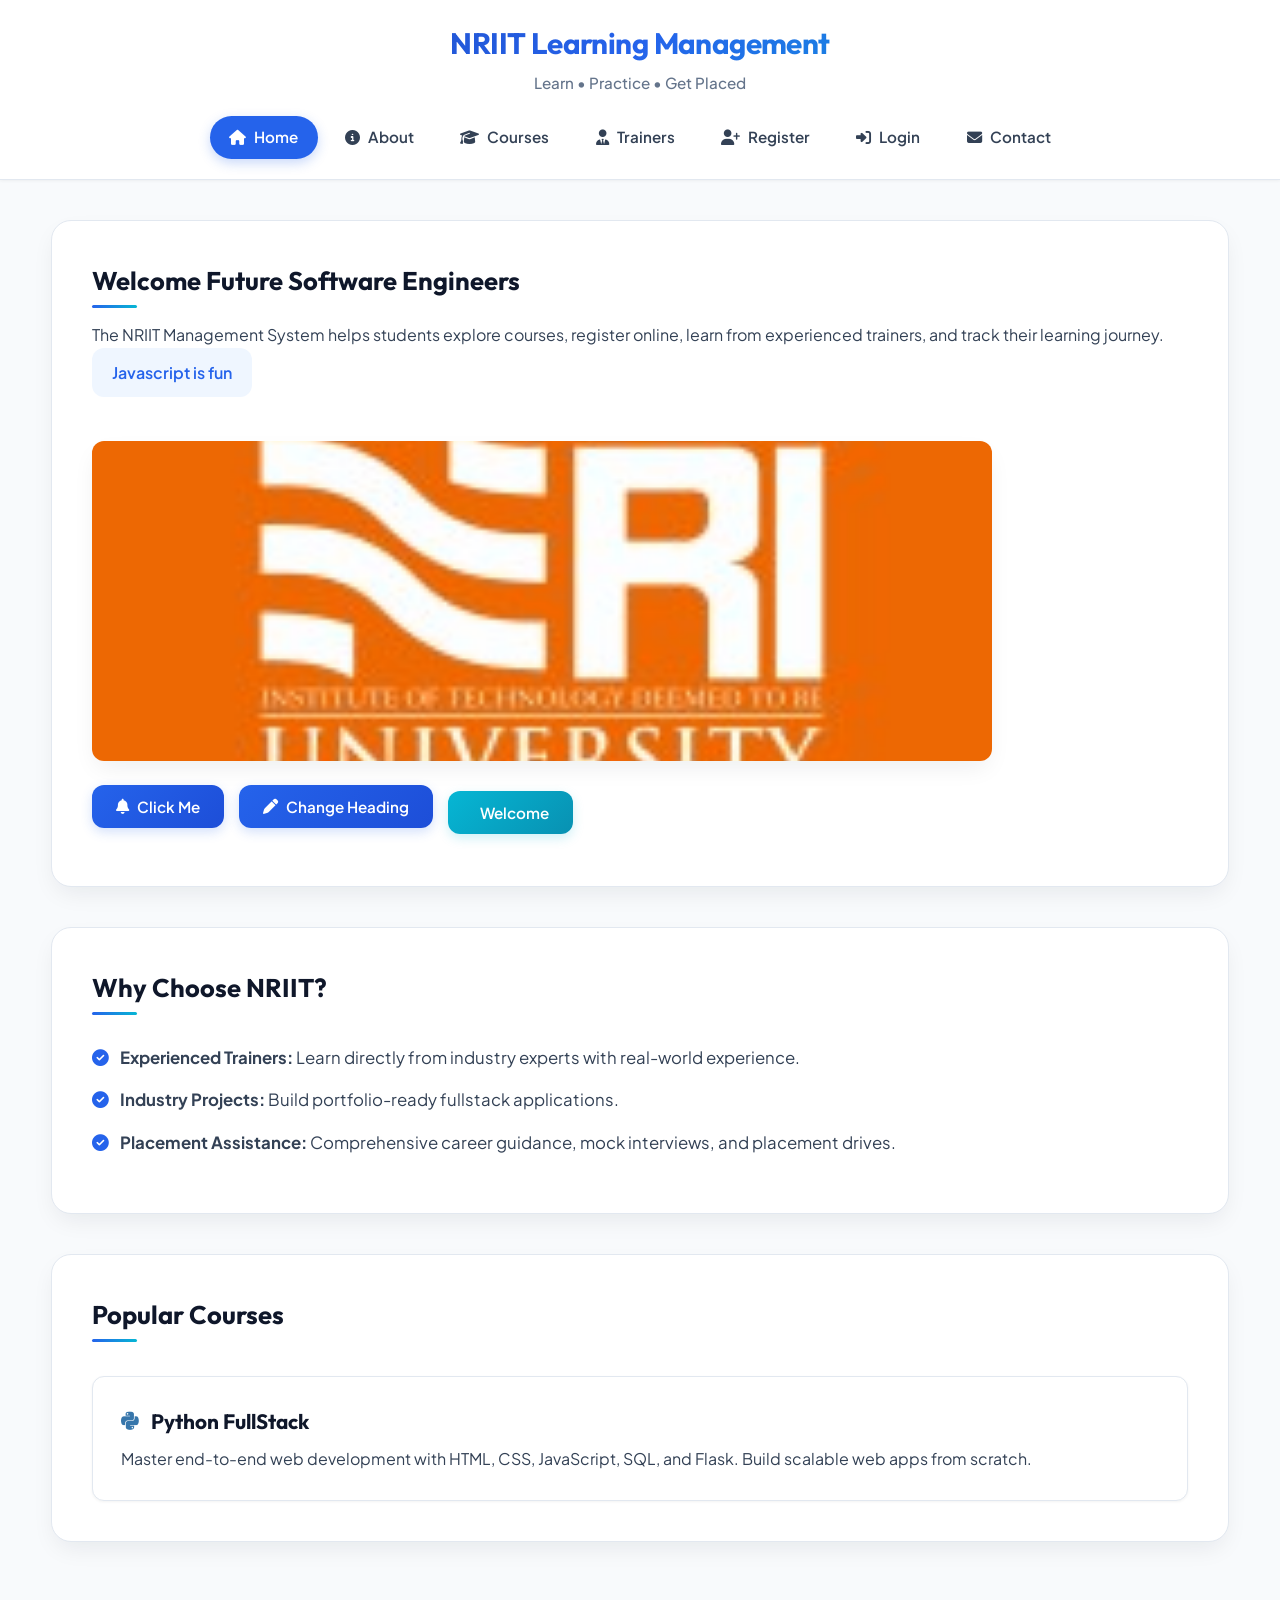
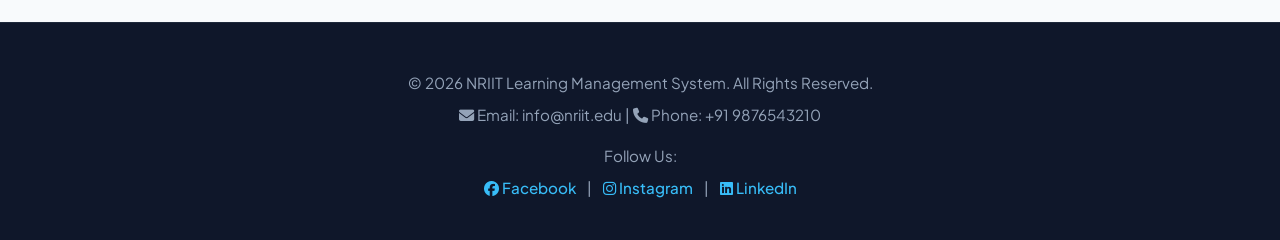
==== commit 727e2920: "started backend flask" ====
--- a/index.html
+++ b/index.html
@@ -1,484 +1,69 @@
-<!DOCTYPE html>
+<!doctype html>
 <html lang="en">
 
 <head>
-    <meta charset="UTF-8">
-    <meta name="viewport" content="width=device-width, initial-scale=1.0">
-    <title>NRIIT LMS | Deemed to be University Learning Portal</title>
-    <link rel="stylesheet" href="css/style.css">
-    <script src="js/script.js" defer></script>
+  <meta charset="UTF-8" />
+  <meta name="viewport" content="width=device-width, initial-scale=1.0" />
+  <title>NRIIT Learning Management System - Home</title>
+  <link rel="stylesheet" href="css/style.css">
+  <link rel="stylesheet" href="https://cdnjs.cloudflare.com/ajax/libs/font-awesome/6.5.1/css/all.min.css">
 </head>
 
 <body>
-    <!-- Top Announcement Ticker Bar -->
-    <div class="top-ticker-bar">
-        <div class="container">
-            <div class="ticker-items">
-                <span class="ticker-item"><i class="fa-solid fa-award"></i> NAAC A+ Accredited Campus</span>
-                <span class="ticker-item"><i class="fa-solid fa-graduation-cap"></i> AICTE Approved Programs</span>
-                <span class="ticker-item"><i class="fa-solid fa-bolt"></i> 2026 Batch Admissions Open</span>
-            </div>
-            <div class="top-portal-links">
-                <a href="login.html"><i class="fa-solid fa-user-lock"></i> Student Portal</a>
-                <a href="contact.html"><i class="fa-solid fa-location-dot"></i> Agiripalli Campus</a>
-            </div>
-        </div>
-    </div>
-
-    <!-- Navigation Header -->
-    <header class="main-header">
-        <div class="navbar-container">
-            <a href="index.html" class="brand-logo">
-                <img src="https://rvrnriuniversity.edu.in/wp-content/uploads/2026/01/NRI-LOGO-FINAL.png" alt="NRIIT Logo">
-                <div class="brand-text">
-                    <span class="brand-title">NRIIT LMS</span>
-                    <span class="brand-subtitle">LEARNING PORTAL</span>
-                </div>
-            </a>
-
-            <button class="mobile-toggle" id="mobileToggle" aria-label="Toggle Navigation">
-                <i class="fa-solid fa-bars"></i>
-            </button>
-
-            <nav class="main-nav" id="mainNav">
-                <a href="index.html" class="active"><i class="fa-solid fa-house"></i> Home</a>
-                <a href="about.html"><i class="fa-solid fa-circle-info"></i> About</a>
-                <a href="courses.html"><i class="fa-solid fa-book-open"></i> Courses</a>
-                <a href="trainers.html"><i class="fa-solid fa-chalkboard-user"></i> Trainers</a>
-                <a href="contact.html"><i class="fa-solid fa-address-book"></i> Contact</a>
-                <div class="nav-actions">
-                    <button id="themeToggle" class="theme-toggle-btn" aria-label="Toggle Dark Mode" title="Toggle Dark/Light Mode">
-                        <i class="fa-solid fa-moon"></i>
-                    </button>
-                    <a href="login.html" class="btn-nav-login">Login</a>
-                    <a href="register.html" class="btn-nav-register">Register</a>
-                </div>
-            </nav>
-        </div>
-    </header>
-
-    <main>
-        <!-- Masterwork Hero Section -->
-        <section class="hero-section">
-            <div class="container hero-grid">
-                <div class="hero-content">
-                    <div class="hero-badge-pill">
-                        <i class="fa-solid fa-sparkles"></i> Industry-Ready FullStack Engineering
-                    </div>
-                    <h1>Master Modern <span>Python FullStack</span> Architecture</h1>
-                    <p>
-                        Comprehensive engineering curriculum covering HTML5, CSS3, JavaScript ES6+, Flask Backend, REST APIs, SQL Databases, and Git version control under expert faculty guidance.
-                    </p>
-                    <div class="hero-btns">
-                        <a href="courses.html" class="btn btn-primary"><i class="fa-solid fa-rocket"></i> Explore Programs</a>
-                        <a href="register.html" class="btn btn-outline-hero"><i class="fa-solid fa-user-plus"></i> Apply Online</a>
-                    </div>
-                </div>
-
-                <!-- Code Window Preview Card with Interactive Sandbox -->
-                <div class="hero-card-preview">
-                    <div class="code-window-header">
-                        <div class="code-dots">
-                            <span class="code-dot red"></span>
-                            <span class="code-dot yellow"></span>
-                            <span class="code-dot green"></span>
-                        </div>
-                        <span class="code-window-title">nriit_app.py — Flask Server</span>
-                        <button id="runCodeBtn" class="btn btn-primary" style="padding: 4px 12px; font-size: 0.78rem;"><i class="fa-solid fa-play"></i> Run Code</button>
-                    </div>
-                    <div class="code-body">
-                        <div class="code-line"><span class="code-keyword">from</span> flask <span class="code-keyword">import</span> Flask, jsonify</div>
-                        <div class="code-line">app = Flask(__name__)</div>
-                        <div class="code-line">&nbsp;</div>
-                        <div class="code-line"><span class="code-comment"># NRIIT LMS Placement API</span></div>
-                        <div class="code-line">@app.route(<span class="code-str">"/api/students/placed"</span>)</div>
-                        <div class="code-line"><span class="code-keyword">def</span> <span class="code-func">get_placed_students</span>():</div>
-                        <div class="code-line">&nbsp;&nbsp;&nbsp;&nbsp;<span class="code-keyword">return</span> jsonify({</div>
-                        <div class="code-line">&nbsp;&nbsp;&nbsp;&nbsp;&nbsp;&nbsp;&nbsp;&nbsp;<span class="code-str">"status"</span>: <span class="code-str">"success"</span>,</div>
-                        <div class="code-line">&nbsp;&nbsp;&nbsp;&nbsp;&nbsp;&nbsp;&nbsp;&nbsp;<span class="code-str">"placements"</span>: <span class="code-str">"98%"</span></div>
-                        <div class="code-line">&nbsp;&nbsp;&nbsp;&nbsp;})</div>
-
-                        <!-- Console Output Target Container -->
-                        <div id="consoleOutput" class="console-output"></div>
-                    </div>
-                </div>
-            </div>
-        </section>
-
-        <!-- Partner Corporate Placement Logos Bar -->
-        <div class="partners-bar">
-            <div class="container">
-                <div class="partners-title">Top Hiring & Corporate Placement Partners</div>
-                <div class="partners-logos">
-                    <span class="partner-tag"><i class="fa-brands fa-google" style="color: #ea580c;"></i> Google</span>
-                    <span class="partner-tag"><i class="fa-brands fa-microsoft" style="color: #ea580c;"></i> Microsoft</span>
-                    <span class="partner-tag"><i class="fa-brands fa-amazon" style="color: #ea580c;"></i> Amazon</span>
-                    <span class="partner-tag"><i class="fa-solid fa-building" style="color: #ea580c;"></i> TCS</span>
-                    <span class="partner-tag"><i class="fa-solid fa-network-wired" style="color: #ea580c;"></i> Infosys</span>
-                    <span class="partner-tag"><i class="fa-solid fa-laptop-code" style="color: #ea580c;"></i> Wipro</span>
-                </div>
-            </div>
-        </div>
-
-        <!-- Why Choose Us -->
-        <section class="container">
-            <div class="section-title-wrap">
-                <span class="section-subtitle">Why NRIIT</span>
-                <h2 class="section-title">Built for Real-World Tech Engineering</h2>
-                <p class="section-desc">Our curriculum focuses on hands-on practical skills valued by global technology firms.</p>
-            </div>
-
-            <div class="features-grid">
-                <div class="feature-card">
-                    <div class="feature-icon">
-                        <i class="fa-solid fa-user-tie"></i>
-                    </div>
-                    <h3>Expert Mentorship</h3>
-                    <p>Learn directly from industry lead developers with 4+ years of real-world software engineering experience.</p>
-                </div>
-
-                <div class="feature-card">
-                    <div class="feature-icon">
-                        <i class="fa-solid fa-laptop-code"></i>
-                    </div>
-                    <h3>Live FullStack Projects</h3>
-                    <p>Build enterprise full-stack web applications with real SQL databases, REST authentication, and cloud deployment.</p>
-                </div>
-
-                <div class="feature-card">
-                    <div class="feature-icon">
-                        <i class="fa-solid fa-briefcase"></i>
-                    </div>
-                    <h3>Placement Cell Support</h3>
-                    <p>Dedicated career guidance cell offering resume building, mock interviews, and referral drives with corporate partners.</p>
-                </div>
-            </div>
-        </section>
-
-        <!-- Featured Programs with Instant Search & Category Filter -->
-        <section style="background-color: var(--bg-subtle); border-top: 1px solid var(--primary-border); border-bottom: 1px solid var(--primary-border);">
-            <div class="container">
-                <div class="section-title-wrap">
-                    <span class="section-subtitle">Academic Programs</span>
-                    <h2 class="section-title">Featured FullStack Courses</h2>
-                    <p class="section-desc">Structured learning tracks designed to turn beginners into job-ready software engineers.</p>
-                </div>
-
-                <!-- Instant Search Input & Filter Tabs Wrap -->
-                <div class="filter-search-wrap">
-                    <div class="search-box">
-                        <i class="fa-solid fa-magnifying-glass"></i>
-                        <input type="text" id="courseSearchInput" class="form-control" placeholder="Search courses by keyword (e.g. Python, Flask, SQL, HTML)...">
-                    </div>
-
-                    <div class="filter-tabs">
-                        <button class="filter-btn active" data-filter="all">All Tracks</button>
-                        <button class="filter-btn" data-filter="fullstack">FullStack</button>
-                        <button class="filter-btn" data-filter="frontend">Frontend</button>
-                        <button class="filter-btn" data-filter="backend">Backend & DB</button>
-                    </div>
-                </div>
-
-                <div class="courses-grid">
-                    <div class="course-card" data-category="fullstack">
-                        <div class="course-badge-wrap">
-                            <span class="course-category-badge">Flagship Program</span>
-                            <h3>Python FullStack Engineering</h3>
-                            <div class="course-meta-top">
-                                <span><i class="fa-regular fa-clock"></i> 6 Months Track</span>
-                                <span><i class="fa-solid fa-user-graduate"></i> All Skill Levels</span>
-                            </div>
-                        </div>
-                        <div class="course-body">
-                            <p>Master Python syntax, HTML5, CSS3, JavaScript ES6+, SQL relational databases, Flask framework, and Git version control.</p>
-                            <div class="course-tags">
-                                <span class="tag">HTML5 & CSS3</span>
-                                <span class="tag">JavaScript</span>
-                                <span class="tag">Python</span>
-                                <span class="tag">Flask</span>
-                                <span class="tag">MySQL</span>
-                            </div>
-                            <div class="course-footer">
-                                <span class="course-price">Offline & Online</span>
-                                <a href="courses.html" class="btn btn-primary" style="padding: 8px 20px; font-size: 0.875rem;"><i class="fa-solid fa-arrow-right"></i> View Program</a>
-                            </div>
-                        </div>
-                    </div>
-
-                    <div class="course-card" data-category="frontend">
-                        <div class="course-badge-wrap">
-                            <span class="course-category-badge">Specialization</span>
-                            <h3>Frontend Web Architecture</h3>
-                            <div class="course-meta-top">
-                                <span><i class="fa-regular fa-clock"></i> 3 Months Track</span>
-                                <span><i class="fa-solid fa-user-graduate"></i> Intermediate</span>
-                            </div>
-                        </div>
-                        <div class="course-body">
-                            <p>Deep dive into modern responsive layouts, UI/UX principles, JavaScript DOM manipulation, component architecture, and REST JSON APIs.</p>
-                            <div class="course-tags">
-                                <span class="tag">UI/UX</span>
-                                <span class="tag">Flexbox & Grid</span>
-                                <span class="tag">DOM Manipulation</span>
-                                <span class="tag">REST APIs</span>
-                            </div>
-                            <div class="course-footer">
-                                <span class="course-price">Offline Campus</span>
-                                <a href="courses.html" class="btn btn-primary" style="padding: 8px 20px; font-size: 0.875rem;"><i class="fa-solid fa-arrow-right"></i> View Program</a>
-                            </div>
-                        </div>
-                    </div>
-
-                    <div class="course-card" data-category="backend">
-                        <div class="course-badge-wrap">
-                            <span class="course-category-badge">Backend Module</span>
-                            <h3>Database & Flask APIs</h3>
-                            <div class="course-meta-top">
-                                <span><i class="fa-regular fa-clock"></i> 2.5 Months Track</span>
-                                <span><i class="fa-solid fa-user-graduate"></i> Intermediate</span>
-                            </div>
-                        </div>
-                        <div class="course-body">
-                            <p>Master relational database schema design, complex SQL queries, Python ORM, and RESTful web service architecture.</p>
-                            <div class="course-tags">
-                                <span class="tag">Python</span>
-                                <span class="tag">Flask</span>
-                                <span class="tag">SQL Relational</span>
-                                <span class="tag">REST API</span>
-                            </div>
-                            <div class="course-footer">
-                                <span class="course-price">Offline Campus</span>
-                                <a href="courses.html" class="btn btn-primary" style="padding: 8px 20px; font-size: 0.875rem;"><i class="fa-solid fa-arrow-right"></i> View Program</a>
-                            </div>
-                        </div>
-                    </div>
-                </div>
-            </div>
-        </section>
-
-        <!-- Student Capstone Projects Showcase -->
-        <section class="container">
-            <div class="section-title-wrap">
-                <span class="section-subtitle">Portfolio Showcase</span>
-                <h2 class="section-title">Student Capstone Projects</h2>
-                <p class="section-desc">Explore full-stack applications engineered by NRIIT students during bootcamps.</p>
-            </div>
-
-            <div class="projects-grid">
-                <div class="project-card">
-                    <h4>E-Commerce REST API Engine</h4>
-                    <span class="project-author"><i class="fa-solid fa-code"></i> Built by Batch 2025 FullStack Team</span>
-                    <p>Features JWT user authentication, MySQL relational database schemas, Flask REST API endpoints, and payment gateway integration.</p>
-                    <div class="project-links">
-                        <a href="https://github.com/SriramMurugesan" target="_blank" class="btn btn-outline-hero" style="padding: 6px 14px; font-size: 0.825rem;"><i class="fa-brands fa-github"></i> GitHub Repo</a>
-                    </div>
-                </div>
-
-                <div class="project-card">
-                    <h4>University Attendance Portal</h4>
-                    <span class="project-author"><i class="fa-solid fa-code"></i> Built by Batch 2025 Web Architecture Team</span>
-                    <p>Responsive dashboard with JavaScript DOM manipulation, HTML5 forms, real-time analytics charts, and role-based student access.</p>
-                    <div class="project-links">
-                        <a href="https://github.com/SriramMurugesan" target="_blank" class="btn btn-outline-hero" style="padding: 6px 14px; font-size: 0.825rem;"><i class="fa-brands fa-github"></i> GitHub Repo</a>
-                    </div>
-                </div>
-            </div>
-        </section>
-
-        <!-- Alumni Success Stories & Testimonials -->
-        <section style="background-color: var(--bg-subtle); border-top: 1px solid var(--primary-border); border-bottom: 1px solid var(--primary-border);">
-            <div class="container">
-                <div class="section-title-wrap">
-                    <span class="section-subtitle">Student Success</span>
-                    <h2 class="section-title">Alumni Reviews & Placements</h2>
-                    <p class="section-desc">Hear what NRIIT engineering graduates say about their training and career placements.</p>
-                </div>
-
-                <div class="testimonials-grid">
-                    <div class="testimonial-card">
-                        <div class="testimonial-header">
-                            <img src="https://images.unsplash.com/photo-1534528741775-53994a69daeb?auto=format&fit=crop&w=150&q=80" alt="Student Ananya" class="testimonial-avatar">
-                            <div class="testimonial-info">
-                                <h4>Ananya Sharma</h4>
-                                <p>Placed at TCS — 7.5 LPA</p>
-                            </div>
-                        </div>
-                        <div class="star-rating">
-                            <i class="fa-solid fa-star"></i><i class="fa-solid fa-star"></i><i class="fa-solid fa-star"></i><i class="fa-solid fa-star"></i><i class="fa-solid fa-star"></i>
-                        </div>
-                        <p class="testimonial-quote">"The Python FullStack track at NRIIT gave me the exact practical knowledge needed to crack corporate technical interviews with confidence."</p>
-                    </div>
-
-                    <div class="testimonial-card">
-                        <div class="testimonial-header">
-                            <img src="https://images.unsplash.com/photo-1507003211169-0a1dd7228f2d?auto=format&fit=crop&w=150&q=80" alt="Student Karthik" class="testimonial-avatar">
-                            <div class="testimonial-info">
-                                <h4>Karthik Varma</h4>
-                                <p>Placed at Infosys — 6.8 LPA</p>
-                            </div>
-                        </div>
-                        <div class="star-rating">
-                            <i class="fa-solid fa-star"></i><i class="fa-solid fa-star"></i><i class="fa-solid fa-star"></i><i class="fa-solid fa-star"></i><i class="fa-solid fa-star"></i>
-                        </div>
-                        <p class="testimonial-quote">"Mr. Sriram's hands-on mentor support on Flask and SQL databases made backend engineering crystal clear. Highly recommended!"</p>
-                    </div>
-
-                    <div class="testimonial-card">
-                        <div class="testimonial-header">
-                            <img src="https://images.unsplash.com/photo-1494790108377-be9c29b29330?auto=format&fit=crop&w=150&q=80" alt="Student Divya" class="testimonial-avatar">
-                            <div class="testimonial-info">
-                                <h4>Divya Sri</h4>
-                                <p>Placed at Wipro — 6.5 LPA</p>
-                            </div>
-                        </div>
-                        <div class="star-rating">
-                            <i class="fa-solid fa-star"></i><i class="fa-solid fa-star"></i><i class="fa-solid fa-star"></i><i class="fa-solid fa-star"></i><i class="fa-solid fa-star"></i>
-                        </div>
-                        <p class="testimonial-quote">"Building live full-stack projects in the bootcamp gave me a strong portfolio that recruiters loved."</p>
-                    </div>
-                </div>
-            </div>
-        </section>
-
-        <!-- Frequently Asked Questions (FAQ) Accordion -->
-        <section class="container">
-            <div class="section-title-wrap">
-                <span class="section-subtitle">Got Questions?</span>
-                <h2 class="section-title">Frequently Asked Questions</h2>
-                <p class="section-desc">Find quick answers to common queries regarding NRIIT LMS training programs.</p>
-            </div>
-
-            <div class="accordion-group">
-                <div class="accordion-item active">
-                    <div class="accordion-header">
-                        <span><i class="fa-solid fa-circle-question" style="color: var(--primary);"></i> What are the eligibility criteria for the Python FullStack track?</span>
-                        <i class="fa-solid fa-chevron-down"></i>
-                    </div>
-                    <div class="accordion-body">
-                        Anyone with basic computer operational skills can join. No prior coding experience is mandatory, as the curriculum starts from HTML5, CSS3, and foundational Python.
-                    </div>
-                </div>
-
-                <div class="accordion-item">
-                    <div class="accordion-header">
-                        <span><i class="fa-solid fa-circle-question" style="color: var(--primary);"></i> Is placement assistance guaranteed after course completion?</span>
-                        <i class="fa-solid fa-chevron-down"></i>
-                    </div>
-                    <div class="accordion-body">
-                        Yes! Our dedicated Placement Cell provides resume building, mock technical interviews, profile optimization, and direct referral drives with 100+ hiring partners.
-                    </div>
-                </div>
-
-                <div class="accordion-item">
-                    <div class="accordion-header">
-                        <span><i class="fa-solid fa-circle-question" style="color: var(--primary);"></i> Can I attend classes online or hybrid?</span>
-                        <i class="fa-solid fa-chevron-down"></i>
-                    </div>
-                    <div class="accordion-body">
-                        We offer both on-campus classroom sessions at Agiripalli and live interactive online sessions with recorded access on the student portal.
-                    </div>
-                </div>
-
-                <div class="accordion-item">
-                    <div class="accordion-header">
-                        <span><i class="fa-solid fa-circle-question" style="color: var(--primary);"></i> Will I receive an official University certificate?</span>
-                        <i class="fa-solid fa-chevron-down"></i>
-                    </div>
-                    <div class="accordion-body">
-                        Yes, upon successful completion of the course track and capstone project, students receive an official Dr. RVR & NRI Institute of Technology Certificate.
-                    </div>
-                </div>
-            </div>
-        </section>
-
-        <!-- Placement Stats Bar -->
-        <div class="container">
-            <div class="stats-section">
-                <div class="stats-grid">
-                    <div class="stat-item">
-                        <h3>5000+</h3>
-                        <p>Students Trained</p>
-                    </div>
-                    <div class="stat-item">
-                        <h3>98%</h3>
-                        <p>Placement Success Rate</p>
-                    </div>
-                    <div class="stat-item">
-                        <h3>100+</h3>
-                        <p>Hiring Corporate Partners</p>
-                    </div>
-                    <div class="stat-item">
-                        <h3>15+</h3>
-                        <p>Live Projects Built</p>
-                    </div>
-                </div>
-            </div>
-        </div>
-    </main>
-
-    <!-- Main Light Footer -->
-    <footer class="main-footer">
-        <div class="container">
-            <div class="footer-grid">
-                <div class="footer-col">
-                    <h4 style="display: flex; align-items: center; gap: 8px;">
-                        <img src="https://rvrnriuniversity.edu.in/wp-content/uploads/2026/01/NRI-LOGO-FINAL.png" alt="NRIIT Logo" style="height: 30px; background: white; padding: 2px 4px; border-radius: 4px;">
-                        NRIIT LMS Portal
-                    </h4>
-                    <p>Dr. RVR & NRI Institute of Technology Deemed to be University delivers high-quality technical education, hands-on programming bootcamps, and career placement services.</p>
-                    <div class="social-links">
-                        <a href="#" class="social-btn" aria-label="Facebook"><i class="fa-brands fa-facebook-f"></i></a>
-                        <a href="#" class="social-btn" aria-label="Instagram"><i class="fa-brands fa-instagram"></i></a>
-                        <a href="#" class="social-btn" aria-label="LinkedIn"><i class="fa-brands fa-linkedin-in"></i></a>
-                        <a href="#" class="social-btn" aria-label="YouTube"><i class="fa-brands fa-youtube"></i></a>
-                    </div>
-                </div>
-
-                <div class="footer-col">
-                    <h4>Quick Links</h4>
-                    <ul class="footer-links">
-                        <li><a href="index.html"><i class="fa-solid fa-chevron-right"></i> Home</a></li>
-                        <li><a href="about.html"><i class="fa-solid fa-chevron-right"></i> About Us</a></li>
-                        <li><a href="courses.html"><i class="fa-solid fa-chevron-right"></i> Courses Offered</a></li>
-                        <li><a href="trainers.html"><i class="fa-solid fa-chevron-right"></i> Faculty & Trainers</a></li>
-                        <li><a href="contact.html"><i class="fa-solid fa-chevron-right"></i> Contact Us</a></li>
-                    </ul>
-                </div>
-
-                <div class="footer-col">
-                    <h4>Student Portal</h4>
-                    <ul class="footer-links">
-                        <li><a href="login.html"><i class="fa-solid fa-chevron-right"></i> Student Login</a></li>
-                        <li><a href="register.html"><i class="fa-solid fa-chevron-right"></i> Online Registration</a></li>
-                        <li><a href="courses.html"><i class="fa-solid fa-chevron-right"></i> Learning Path</a></li>
-                    </ul>
-                </div>
-
-                <div class="footer-col">
-                    <h4>Campus Location</h4>
-                    <div class="footer-contact-item">
-                        <i class="fa-solid fa-location-dot"></i>
-                        <span>Pothavarappadu, Agiripalli, Eluru District, Andhra Pradesh.</span>
-                    </div>
-                    <div class="footer-contact-item">
-                        <i class="fa-solid fa-envelope"></i>
-                        <span>info@nriit.edu</span>
-                    </div>
-                    <div class="footer-contact-item">
-                        <i class="fa-solid fa-phone"></i>
-                        <span>+91 9876543210</span>
-                    </div>
-                </div>
-            </div>
-        </div>
-
-        <div class="footer-bottom">
-            <div class="container">
-                <p>&copy; 2026 Dr. RVR & NRI Institute of Technology Deemed to be University. All Rights Reserved.</p>
-                <p>Designed with <i class="fa-solid fa-heart" style="color: #ea580c;"></i> for NRIIT Engineering Students</p>
-            </div>
-        </div>
-    </footer>
+  <header>
+    <h1>NRIIT Learning Management</h1>
+    <p>Learn &bull; Practice &bull; Get Placed</p>
+    <nav>
+      <a href="index.html" class="active"><i class="fa-solid fa-house"></i> Home</a>
+      <a href="about.html"><i class="fa-solid fa-circle-info"></i> About</a>
+      <a href="courses.html"><i class="fa-solid fa-graduation-cap"></i> Courses</a>
+      <a href="trainers.html"><i class="fa-solid fa-user-tie"></i> Trainers</a>
+      <a href="register.html"><i class="fa-solid fa-user-plus"></i> Register</a>
+      <a href="login.html"><i class="fa-solid fa-right-to-bracket"></i> Login</a>
+      <a href="contact.html"><i class="fa-solid fa-envelope"></i> Contact</a>
+    </nav>
+  </header>
+  <main>
+    <section>
+      <h2 id="welcome">Welcome to NRIIT Learning Management System</h2>
+      <p>
+        The NRIIT Management System helps students explore courses, register online, learn from experienced trainers, and track their learning journey.
+      </p>
+      <p id="message">Learning never stops</p>
+      <img src="image/banner.jpg" alt="LMS Banner" class="banner">
+      <div style="margin-top: 1rem;">
+        <button onclick="showmessage()"><i class="fa-solid fa-bell"></i> Click Me</button>
+        <button onclick="changeHeading()"><i class="fa-solid fa-pen"></i> Change Heading</button>
+        <button id="btnGreeting"><i class="fa-solid fa-hand-wave"></i> Welcome</button>
+      </div>
+    </section>
+    <section>
+      <h2>Why Choose NRIIT?</h2>
+      <ul style="list-style: none; padding-left: 0;">
+        <li style="margin-bottom: 1rem;"><i class="fa-solid fa-circle-check" style="color: var(--primary); margin-right: 8px;"></i> <strong>Experienced Trainers:</strong> Learn directly from industry experts with real-world experience.</li>
+        <li style="margin-bottom: 1rem;"><i class="fa-solid fa-circle-check" style="color: var(--primary); margin-right: 8px;"></i> <strong>Industry Projects:</strong> Build portfolio-ready fullstack applications.</li>
+        <li style="margin-bottom: 1rem;"><i class="fa-solid fa-circle-check" style="color: var(--primary); margin-right: 8px;"></i> <strong>Placement Assistance:</strong> Comprehensive career guidance, mock interviews, and placement drives.</li>
+      </ul>
+    </section>
+    <section>
+      <h2>Popular Courses</h2>
+      <article>
+        <h3><i class="fa-brands fa-python" style="color: #3776ab; margin-right: 8px;"></i> Python FullStack</h3>
+        <p>Master end-to-end web development with HTML, CSS, JavaScript, SQL, and Flask. Build scalable web apps from scratch.</p>
+      </article>
+    </section>
+  </main>
+  <footer>
+    <p>&copy; 2026 NRIIT Learning Management System. All Rights Reserved.</p>
+    <p><i class="fa-solid fa-envelope"></i> Email: info@nriit.edu | <i class="fa-solid fa-phone"></i> Phone: +91 9876543210</p>
+    <p style="margin-top: 1rem;">Follow Us:</p>
+    <p>
+      <a href="#"><i class="fa-brands fa-facebook"></i> Facebook</a> |
+      <a href="#"><i class="fa-brands fa-instagram"></i> Instagram</a> |
+      <a href="#"><i class="fa-brands fa-linkedin"></i> LinkedIn</a>
+    </p>
+  </footer>
+  <script src="js/script.js"></script>
 </body>
 
 </html>
--- a/css/style.css
+++ b/css/style.css
@@ -1,74 +1,30 @@
-/* ==========================================================================
-   NRIIT Learning Management System - Enterprise Masterwork UI Design System
-   Full Features: Dark Mode Switcher, Instant Search, Live Sandbox, FAQ,
-   Admissions Chat Widget, Student Projects, Fee Calculator & Toast System
-   ========================================================================== */
-
-@import url('https://fonts.googleapis.com/css2?family=Plus+Jakarta+Sans:wght@400;500;600;700;800&family=Fira+Code:wght@400;500&display=swap');
+@import url('https://fonts.googleapis.com/css2?family=Plus+Jakarta+Sans:wght@300;400;500;600;700;800&family=Outfit:wght@400;500;600;700&display=swap');
 @import url('https://cdnjs.cloudflare.com/ajax/libs/font-awesome/6.5.1/css/all.min.css');
 
+/* Root Variables & Modern Design Tokens */
 :root {
-  --primary: #ea580c;           /* Signature University Orange */
-  --primary-hover: #c2410c;     /* Deep Orange Hover */
-  --primary-light: #fff7ed;    /* Soft Warm Light Accent */
-  --primary-border: #fed7aa;   /* Light Orange Border */
-  --primary-glow: rgba(234, 88, 12, 0.35);
-  --primary-gradient: linear-gradient(135deg, #ea580c 0%, #f97316 50%, #d97706 100%);
-  --hero-bg-gradient: radial-gradient(circle at 80% 20%, #fff7ed 0%, #ffffff 60%, #f8fafc 100%);
-
-  --dark-text: #0f172a;        /* Deep Charcoal Text */
-  --body-text: #334155;        /* Slate Body Text */
-  --muted-text: #64748b;       /* Muted Text */
-  
-  --bg-body: #f8fafc;          /* Off-white Page Body */
-  --bg-surface: #ffffff;       /* Pure White Surface */
-  --bg-subtle: #fafaf9;        /* Warm Neutral Light Accent */
-  --bg-footer: #f1f5f9;        /* Clean Light Footer */
-  
-  --border: #e2e8f0;
-  --border-strong: #cbd5e1;
-
-  --shadow-xs: 0 1px 2px 0 rgba(15, 23, 42, 0.03);
-  --shadow-sm: 0 2px 4px 0 rgba(15, 23, 42, 0.04);
-  --shadow-md: 0 8px 24px -4px rgba(15, 23, 42, 0.08), 0 2px 6px -1px rgba(15, 23, 42, 0.04);
-  --shadow-lg: 0 20px 35px -8px rgba(15, 23, 42, 0.12), 0 6px 12px -3px rgba(15, 23, 42, 0.04);
-  --shadow-orange: 0 10px 25px -4px rgba(234, 88, 12, 0.35);
-
+  --primary: #2563eb;
+  --primary-hover: #1d4ed8;
+  --primary-light: #eff6ff;
+  --accent: #06b6d4;
+  --dark: #0f172a;
+  --dark-surface: #1e293b;
+  --text-main: #334155;
+  --text-muted: #64748b;
+  --bg-body: #f8fafc;
+  --card-bg: #ffffff;
+  --border-color: #e2e8f0;
   --radius-sm: 8px;
-  --radius-md: 14px;
+  --radius-md: 12px;
   --radius-lg: 20px;
-  --radius-xl: 28px;
   --radius-full: 9999px;
-
-  --transition-fast: all 0.15s cubic-bezier(0.4, 0, 0.2, 1);
-  --transition-smooth: all 0.3s cubic-bezier(0.16, 1, 0.3, 1);
-  --transition-bounce: all 0.5s cubic-bezier(0.34, 1.56, 0.64, 1);
-}
-
-/* Dark Theme Variables Override */
-[data-theme="dark"] {
-  --dark-text: #f8fafc;
-  --body-text: #cbd5e1;
-  --muted-text: #94a3b8;
-  
-  --bg-body: #090d16;
-  --bg-surface: #111827;
-  --bg-subtle: #1f2937;
-  --bg-footer: #0b0f19;
-  
-  --border: #1f2937;
-  --border-strong: #374151;
-  --primary-light: rgba(234, 88, 12, 0.15);
-  --primary-border: rgba(234, 88, 12, 0.3);
-  --hero-bg-gradient: radial-gradient(circle at 80% 20%, #1f2937 0%, #090d16 100%);
-
-  --shadow-xs: 0 1px 2px 0 rgba(0, 0, 0, 0.2);
-  --shadow-sm: 0 2px 4px 0 rgba(0, 0, 0, 0.3);
-  --shadow-md: 0 8px 24px -4px rgba(0, 0, 0, 0.4);
-  --shadow-lg: 0 20px 35px -8px rgba(0, 0, 0, 0.5);
-}
-
-/* Base Reset & Smooth Render */
+  --shadow-sm: 0 1px 3px rgba(0, 0, 0, 0.05);
+  --shadow-md: 0 10px 25px -5px rgba(15, 23, 42, 0.08);
+  --shadow-lg: 0 20px 30px -10px rgba(15, 23, 42, 0.12);
+  --transition: all 0.25s cubic-bezier(0.4, 0, 0.2, 1);
+}
+
+/* Global Resets & Typography */
 * {
   margin: 0;
   padding: 0;
@@ -77,1749 +33,472 @@
 
 html {
   scroll-behavior: smooth;
-  font-size: 16px;
 }
 
 body {
-  font-family: 'Plus Jakarta Sans', -apple-system, BlinkMacSystemFont, sans-serif;
+  font-family: 'Plus Jakarta Sans', -apple-system, BlinkMacSystemFont, "Segoe UI", Roboto, sans-serif;
   background-color: var(--bg-body);
-  color: var(--body-text);
+  color: var(--text-main);
   line-height: 1.6;
   min-height: 100vh;
   display: flex;
   flex-direction: column;
-  -webkit-font-smoothing: antialiased;
-  transition: background-color 0.3s ease, color 0.3s ease;
-}
-
-a {
-  color: var(--primary);
-  text-decoration: none;
-  transition: var(--transition-smooth);
-}
-
-a:hover {
-  color: var(--primary-hover);
-}
-
-img {
-  max-width: 100%;
-  height: auto;
-  display: block;
-}
-
-/* Keyframe Animations */
-@keyframes fadeInUp {
-  from {
-    opacity: 0;
-    transform: translate3d(0, 24px, 0);
-  }
-  to {
-    opacity: 1;
-    transform: translate3d(0, 0, 0);
-  }
-}
-
-@keyframes floatSlow {
-  0%, 100% {
-    transform: translate3d(0, 0, 0);
-  }
-  50% {
-    transform: translate3d(0, -10px, 0);
-  }
-}
-
-@keyframes pulseGlow {
-  0%, 100% {
-    box-shadow: 0 0 0 0 rgba(234, 88, 12, 0.4);
-  }
-  50% {
-    box-shadow: 0 0 0 12px rgba(234, 88, 12, 0);
-  }
-}
-
-.animate-fade-in {
-  animation: fadeInUp 0.6s cubic-bezier(0.16, 1, 0.3, 1) forwards;
-}
-
-/* Container */
-.container {
-  max-width: 1240px;
-  margin: 0 auto;
-  padding: 0 24px;
-}
-
-main {
-  flex: 1;
-}
-
-/* Top Announcement Ticker Bar */
-.top-ticker-bar {
-  background: var(--dark-text);
-  color: #e2e8f0;
-  font-size: 0.825rem;
-  padding: 8px 0;
-  border-bottom: 1px solid rgba(255, 255, 255, 0.08);
-}
-
-.top-ticker-bar .container {
-  display: flex;
-  justify-content: space-between;
-  align-items: center;
-}
-
-.ticker-items {
-  display: flex;
-  gap: 24px;
-  align-items: center;
-}
-
-.ticker-item {
-  display: inline-flex;
-  align-items: center;
-  gap: 6px;
-  font-weight: 500;
-}
-
-.ticker-item i {
-  color: var(--primary);
-}
-
-.top-portal-links {
-  display: flex;
-  gap: 16px;
-  align-items: center;
-}
-
-.top-portal-links a {
-  color: #cbd5e1;
-  font-weight: 500;
-  transition: var(--transition-fast);
-}
-
-.top-portal-links a:hover {
-  color: #ffffff;
-}
-
-/* Main Translucent Glass Header */
-header.main-header {
-  background-color: var(--bg-surface);
+}
+
+/* Header & Glassmorphic Navigation */
+header {
+  background: rgba(255, 255, 255, 0.92);
+  backdrop-filter: blur(12px);
+  -webkit-backdrop-filter: blur(12px);
+  border-bottom: 1px solid var(--border-color);
   position: sticky;
   top: 0;
   z-index: 1000;
+  padding: 1.25rem 2rem;
   box-shadow: var(--shadow-sm);
-  border-bottom: 3px solid var(--primary);
-  transition: var(--transition-smooth);
-}
-
-.navbar-container {
-  max-width: 1240px;
-  margin: 0 auto;
-  padding: 0 24px;
+  text-align: center;
+}
+
+header h1 {
+  font-family: 'Outfit', sans-serif;
+  font-size: 1.85rem;
+  font-weight: 700;
+  background: linear-gradient(135deg, #1e40af 0%, #2563eb 50%, #06b6d4 100%);
+  -webkit-background-clip: text;
+  -webkit-text-fill-color: transparent;
+  letter-spacing: -0.02em;
+  margin-bottom: 0.25rem;
+}
+
+header p {
+  color: var(--text-muted);
+  font-size: 0.95rem;
+  font-weight: 500;
+  margin-bottom: 1.25rem;
+}
+
+nav {
   display: flex;
+  justify-content: center;
   align-items: center;
-  justify-content: space-between;
-  height: 82px;
-}
-
-.brand-logo {
-  display: flex;
-  align-items: center;
-  gap: 14px;
-}
-
-.brand-logo img {
-  height: 50px;
-  width: auto;
-  background: #ffffff;
-  padding: 3px 6px;
-  border-radius: var(--radius-sm);
-  box-shadow: var(--shadow-xs);
-  transition: var(--transition-bounce);
-}
-
-.brand-logo:hover img {
-  transform: scale(1.05);
-}
-
-.brand-text {
-  display: flex;
-  flex-direction: column;
-}
-
-.brand-title {
-  color: var(--dark-text);
-  font-size: 1.35rem;
-  font-weight: 800;
-  line-height: 1.15;
-  letter-spacing: -0.5px;
-}
-
-.brand-subtitle {
-  color: var(--primary);
-  font-size: 0.72rem;
-  font-weight: 800;
-  text-transform: uppercase;
-  letter-spacing: 1.2px;
-}
-
-/* Nav Menu Items */
-nav.main-nav {
-  display: flex;
-  align-items: center;
-  gap: 6px;
-}
-
-nav.main-nav a {
-  color: var(--body-text);
-  font-weight: 600;
-  font-size: 0.95rem;
-  padding: 8px 16px;
-  border-radius: var(--radius-sm);
+  gap: 0.5rem;
+  flex-wrap: wrap;
+}
+
+nav a {
+  color: var(--text-main);
+  text-decoration: none;
+  font-weight: 600;
+  font-size: 0.95rem;
+  padding: 0.6rem 1.2rem;
+  border-radius: var(--radius-full);
+  transition: var(--transition);
   display: inline-flex;
   align-items: center;
-  gap: 6px;
-  transition: var(--transition-smooth);
-}
-
-nav.main-nav a:hover {
-  color: var(--primary);
-  background-color: var(--primary-light);
-}
-
-nav.main-nav a.active {
-  color: #ffffff;
-  background: var(--primary-gradient);
-  font-weight: 700;
-  box-shadow: 0 4px 12px rgba(234, 88, 12, 0.3);
-}
-
-.nav-actions {
-  display: flex;
-  align-items: center;
-  gap: 10px;
-  margin-left: 14px;
-}
-
-/* Theme Switcher Button */
-.theme-toggle-btn {
-  background: var(--primary-light);
-  border: 1px solid var(--primary-border);
-  color: var(--primary);
-  width: 40px;
-  height: 40px;
-  border-radius: 50%;
-  display: flex;
-  align-items: center;
-  justify-content: center;
-  cursor: pointer;
-  font-size: 1rem;
-  transition: var(--transition-bounce);
-}
-
-.theme-toggle-btn:hover {
-  transform: scale(1.1) rotate(15deg);
-  background: var(--primary);
-  color: #ffffff;
-}
-
-.btn-nav-login {
-  color: var(--dark-text) !important;
-  border: 1.5px solid var(--border-strong);
-  padding: 8px 20px !important;
-  border-radius: var(--radius-sm);
-  font-size: 0.9rem !important;
-  font-weight: 700 !important;
-  background: var(--bg-surface);
-}
-
-.btn-nav-login:hover {
-  border-color: var(--primary);
-  color: var(--primary) !important;
-  background: var(--primary-light) !important;
-  transform: translateY(-1px);
-}
-
-.btn-nav-register {
-  background: var(--primary-gradient);
-  color: #ffffff !important;
-  padding: 9px 22px !important;
-  border-radius: var(--radius-sm);
-  font-size: 0.9rem !important;
-  font-weight: 700 !important;
-  box-shadow: var(--shadow-orange);
-}
-
-.btn-nav-register:hover {
-  transform: translateY(-2px);
-  box-shadow: 0 8px 22px rgba(234, 88, 12, 0.45);
-}
-
-.mobile-toggle {
-  display: none;
-  background: none;
-  border: none;
-  color: var(--dark-text);
-  font-size: 1.5rem;
-  cursor: pointer;
-}
-
-/* Page Subheader Banner */
-.page-header {
-  background: linear-gradient(135deg, var(--bg-surface) 0%, var(--primary-light) 100%);
-  color: var(--dark-text);
-  padding: 56px 0;
-  border-bottom: 2px solid var(--primary-border);
-}
-
-.page-header h1 {
-  font-size: 2.35rem;
-  font-weight: 800;
-  margin-bottom: 6px;
-  color: var(--dark-text);
-  letter-spacing: -0.6px;
-}
-
-.breadcrumb {
-  display: flex;
-  align-items: center;
-  gap: 8px;
-  color: var(--muted-text);
-  font-size: 0.875rem;
-}
-
-.breadcrumb a {
-  color: var(--primary);
-  font-weight: 600;
-}
-
-/* Common Section Headers */
-section {
-  padding: 68px 0;
-}
-
-.section-title-wrap {
-  text-align: center;
-  max-width: 650px;
-  margin: 0 auto 48px;
-}
-
-.section-subtitle {
+  gap: 0.5rem;
+}
+
+nav a:hover {
   background-color: var(--primary-light);
   color: var(--primary);
-  border: 1px solid var(--primary-border);
-  font-size: 0.8rem;
-  font-weight: 800;
-  text-transform: uppercase;
-  letter-spacing: 1.3px;
-  padding: 5px 16px;
-  border-radius: var(--radius-full);
+  transform: translateY(-1px);
+}
+
+nav a.active, nav a[aria-current="page"] {
+  background-color: var(--primary);
+  color: #ffffff;
+  box-shadow: 0 4px 12px rgba(37, 99, 235, 0.25);
+}
+
+/* Main Container Layout */
+main {
+  max-width: 1200px;
+  width: 92%;
+  margin: 2.5rem auto;
+  flex: 1;
+}
+
+/* Page Section & Card Container */
+section {
+  background-color: var(--card-bg);
+  padding: 2.5rem;
+  border-radius: var(--radius-lg);
+  border: 1px solid var(--border-color);
+  box-shadow: var(--shadow-md);
+  margin-bottom: 2.5rem;
+  transition: var(--transition);
+}
+
+section:hover {
+  box-shadow: var(--shadow-lg);
+}
+
+h2 {
+  font-family: 'Outfit', sans-serif;
+  font-size: 1.6rem;
+  font-weight: 700;
+  color: var(--dark);
+  margin-bottom: 1.25rem;
+  position: relative;
   display: inline-block;
-  margin-bottom: 12px;
-}
-
-h2.section-title {
-  color: var(--dark-text);
-  font-size: 2.35rem;
-  font-weight: 800;
-  line-height: 1.22;
-  margin-bottom: 12px;
-  letter-spacing: -0.5px;
-}
-
-p.section-desc {
-  color: var(--muted-text);
-  font-size: 1.075rem;
-}
-
-/* Masterwork Hero Section */
-.hero-section {
-  background: var(--hero-bg-gradient);
-  color: var(--dark-text);
-  padding: 88px 0 104px;
-  border-bottom: 2px solid var(--primary-border);
-  position: relative;
-  overflow: hidden;
-}
-
-.hero-grid {
-  display: grid;
-  grid-template-columns: 1.1fr 0.9fr;
-  gap: 56px;
-  align-items: center;
-}
-
-.hero-badge-pill {
-  display: inline-flex;
-  align-items: center;
-  gap: 8px;
-  background-color: var(--bg-surface);
-  border: 1px solid var(--primary-border);
-  padding: 6px 18px;
-  border-radius: var(--radius-full);
-  font-size: 0.875rem;
-  font-weight: 700;
-  color: var(--primary);
-  margin-bottom: 22px;
-  box-shadow: var(--shadow-xs);
-  animation: pulseGlow 3s infinite;
-}
-
-.hero-content h1 {
-  font-size: 3.1rem;
-  font-weight: 800;
-  line-height: 1.16;
-  margin-bottom: 22px;
-  letter-spacing: -1px;
-  color: var(--dark-text);
-}
-
-.hero-content h1 span {
-  color: var(--primary);
-  background: linear-gradient(90deg, #ea580c 0%, #f97316 100%);
-  -webkit-background-clip: text;
-  -webkit-text-fill-color: transparent;
-}
-
-.hero-content p {
-  font-size: 1.15rem;
-  color: var(--body-text);
-  margin-bottom: 36px;
-  line-height: 1.7;
-}
-
-.hero-btns {
-  display: flex;
-  gap: 16px;
-  flex-wrap: wrap;
-}
-
-/* Buttons */
-.btn {
+}
+
+h2::after {
+  content: '';
+  position: absolute;
+  bottom: -6px;
+  left: 0;
+  width: 45px;
+  height: 3px;
+  background: linear-gradient(90deg, var(--primary), var(--accent));
+  border-radius: 2px;
+}
+
+/* Banner Styling */
+.banner {
+  width: 100%;
+  max-width: 900px;
+  height: 320px;
+  object-fit: cover;
+  border-radius: var(--radius-md);
+  box-shadow: var(--shadow-md);
+  margin: 1.5rem 0;
+  display: block;
+  transition: var(--transition);
+}
+
+.banner:hover {
+  transform: scale(1.01);
+}
+
+/* Action Buttons */
+button, .btn {
+  font-family: 'Plus Jakarta Sans', sans-serif;
+  font-weight: 600;
+  font-size: 0.95rem;
+  padding: 0.75rem 1.5rem;
+  border-radius: var(--radius-md);
+  border: none;
+  cursor: pointer;
+  background: linear-gradient(135deg, var(--primary) 0%, #1d4ed8 100%);
+  color: #ffffff;
+  box-shadow: 0 4px 12px rgba(37, 99, 235, 0.2);
+  transition: var(--transition);
+  margin-right: 0.75rem;
+  margin-bottom: 0.75rem;
   display: inline-flex;
   align-items: center;
   justify-content: center;
-  gap: 10px;
-  padding: 14px 30px;
-  font-size: 0.975rem;
-  font-weight: 700;
-  border-radius: var(--radius-sm);
-  cursor: pointer;
-  border: none;
-  transition: var(--transition-bounce);
-  will-change: transform;
-}
-
-.btn-primary {
-  background: var(--primary-gradient);
-  color: #ffffff;
-  box-shadow: var(--shadow-orange);
-}
-
-.btn-primary:hover {
-  transform: translateY(-3px) scale(1.02);
-  box-shadow: 0 10px 26px rgba(234, 88, 12, 0.45);
-  color: #ffffff;
-}
-
-.btn-outline-hero {
-  background-color: var(--bg-surface);
+  gap: 0.5rem;
+}
+
+button:hover, .btn:hover {
+  background: linear-gradient(135deg, #1d4ed8 0%, #1e40af 100%);
+  transform: translateY(-2px);
+  box-shadow: 0 6px 16px rgba(37, 99, 235, 0.3);
+}
+
+button:active, .btn:active {
+  transform: translateY(0);
+}
+
+#btnGreeting {
+  background: linear-gradient(135deg, #06b6d4 0%, #0891b2 100%);
+  box-shadow: 0 4px 12px rgba(6, 182, 212, 0.2);
+}
+
+#btnGreeting:hover {
+  background: linear-gradient(135deg, #0891b2 0%, #0e7490 100%);
+}
+
+/* Custom Message / Highlights */
+#message {
+  font-weight: 600;
   color: var(--primary);
-  border: 2px solid var(--primary);
-  box-shadow: var(--shadow-xs);
-}
-
-.btn-outline-hero:hover {
   background-color: var(--primary-light);
-  color: var(--primary-hover);
-  transform: translateY(-3px) scale(1.02);
-}
-
-/* Code Window Hero Interactive Card */
-.hero-card-preview {
-  background: #0f172a;
-  color: #f8fafc;
-  border-radius: var(--radius-lg);
-  overflow: hidden;
-  box-shadow: var(--shadow-lg);
-  border: 1px solid #1e293b;
-}
-
-.code-window-header {
-  background: #1e293b;
-  padding: 14px 20px;
-  display: flex;
-  align-items: center;
-  justify-content: space-between;
-  border-bottom: 1px solid #334155;
-}
-
-.code-dots {
-  display: flex;
-  gap: 8px;
-}
-
-.code-dot {
-  width: 11px;
-  height: 11px;
-  border-radius: 50%;
-}
-
-.code-dot.red { background: #ef4444; }
-.code-dot.yellow { background: #f59e0b; }
-.code-dot.green { background: #10b981; }
-
-.code-window-title {
-  font-family: 'Fira Code', monospace;
-  font-size: 0.8rem;
-  color: #94a3b8;
-}
-
-.code-body {
-  padding: 24px;
-  font-family: 'Fira Code', monospace;
-  font-size: 0.9rem;
-  line-height: 1.65;
-}
-
-.code-line {
-  margin-bottom: 6px;
-}
-
-.code-keyword { color: #f97316; font-weight: 600; }
-.code-func { color: #38bdf8; }
-.code-str { color: #4ade80; }
-.code-comment { color: #64748b; font-style: italic; }
-
-/* Interactive Console Output Container */
-.console-output {
-  margin-top: 14px;
-  padding: 12px 16px;
-  background: #020617;
-  border-radius: var(--radius-sm);
-  border-left: 3px solid #10b981;
-  font-family: 'Fira Code', monospace;
-  font-size: 0.825rem;
-  color: #34d399;
-  display: none;
-  animation: fadeInUp 0.3s cubic-bezier(0.16, 1, 0.3, 1) forwards;
-}
-
-/* Partner Companies Logo Bar */
-.partners-bar {
-  background-color: var(--bg-surface);
-  padding: 30px 0;
-  border-top: 1px solid var(--border);
-  border-bottom: 1px solid var(--border);
-}
-
-.partners-title {
-  text-align: center;
-  font-size: 0.825rem;
-  font-weight: 700;
-  text-transform: uppercase;
-  letter-spacing: 1.5px;
-  color: var(--muted-text);
-  margin-bottom: 20px;
-}
-
-.partners-logos {
-  display: flex;
-  justify-content: space-around;
-  align-items: center;
-  flex-wrap: wrap;
-  gap: 30px;
-}
-
-.partner-tag {
-  font-size: 1.15rem;
-  font-weight: 800;
-  color: #94a3b8;
-  display: inline-flex;
-  align-items: center;
-  gap: 8px;
-  transition: var(--transition-smooth);
-}
-
-.partner-tag:hover {
-  color: var(--dark-text);
-  transform: translateY(-2px);
-}
-
-/* Feature Cards Grid */
-.features-grid {
+  padding: 0.75rem 1.25rem;
+  border-radius: var(--radius-md);
+  display: inline-block;
+  margin-bottom: 1.25rem;
+}
+
+/* Feature Lists */
+ul, ol {
+  padding-left: 1.5rem;
+  margin-top: 1rem;
+}
+
+li {
+  margin-bottom: 0.75rem;
+  color: var(--text-main);
+  font-size: 1.05rem;
+}
+
+ul li::marker {
+  color: var(--primary);
+}
+
+ol li {
+  padding-left: 0.5rem;
+  font-weight: 500;
+}
+
+/* Article Cards */
+article {
+  background: #ffffff;
+  padding: 1.75rem;
+  border-radius: var(--radius-md);
+  border: 1px solid var(--border-color);
+  box-shadow: var(--shadow-sm);
+  transition: var(--transition);
+  margin-top: 1.25rem;
+}
+
+article:hover {
+  transform: translateY(-4px);
+  box-shadow: var(--shadow-md);
+  border-color: #cbd5e1;
+}
+
+article h3 {
+  font-family: 'Outfit', sans-serif;
+  font-size: 1.3rem;
+  color: var(--dark);
+  margin-bottom: 0.5rem;
+}
+
+/* Trainers Layout Grid */
+.trainer-container {
   display: grid;
   grid-template-columns: repeat(auto-fit, minmax(280px, 1fr));
-  gap: 30px;
-}
-
-.feature-card {
-  background-color: var(--bg-surface);
-  border: 1px solid var(--border);
-  border-top: 4px solid var(--primary);
-  border-radius: var(--radius-md);
-  padding: 36px 28px;
-  box-shadow: var(--shadow-xs);
-  transition: var(--transition-bounce);
-  will-change: transform;
-}
-
-.feature-card:hover {
-  transform: translateY(-6px);
-  box-shadow: var(--shadow-md);
-  border-color: var(--primary-border);
-  border-top-color: var(--primary);
-}
-
-.feature-icon {
-  width: 58px;
-  height: 58px;
-  border-radius: var(--radius-md);
-  background-color: var(--primary-light);
-  border: 1px solid var(--primary-border);
-  color: var(--primary);
-  display: flex;
-  align-items: center;
-  justify-content: center;
-  font-size: 1.6rem;
-  margin-bottom: 22px;
-}
-
-.feature-card h3 {
-  color: var(--dark-text);
-  font-size: 1.3rem;
-  font-weight: 800;
-  margin-bottom: 10px;
-}
-
-.feature-card p {
-  color: var(--body-text);
-  font-size: 0.95rem;
-  margin-bottom: 0;
-}
-
-/* Dynamic Filter Tabs & Search Bar */
-.filter-search-wrap {
-  max-width: 680px;
-  margin: 0 auto 36px;
+  gap: 2rem;
+  margin-top: 1.5rem;
+}
+
+.trainer-container article {
+  text-align: center;
+  margin-top: 0;
   display: flex;
   flex-direction: column;
-  gap: 20px;
-}
-
-.search-box {
-  position: relative;
-  width: 100%;
-}
-
-.search-box input {
-  padding-left: 44px;
-  border-radius: var(--radius-full);
-}
-
-.search-box i {
-  position: absolute;
-  left: 18px;
-  top: 50%;
-  transform: translateY(-50%);
-  color: var(--primary);
-  font-size: 1rem;
-}
-
-.filter-tabs {
-  display: flex;
-  justify-content: center;
-  gap: 12px;
-  flex-wrap: wrap;
-}
-
-.filter-btn {
-  background: var(--bg-surface);
-  border: 1px solid var(--border-strong);
-  color: var(--body-text);
-  padding: 8px 20px;
-  border-radius: var(--radius-full);
-  font-size: 0.9rem;
-  font-weight: 700;
-  cursor: pointer;
-  transition: var(--transition-smooth);
-}
-
-.filter-btn:hover {
-  background: var(--primary-light);
-  color: var(--primary);
-  border-color: var(--primary-border);
-}
-
-.filter-btn.active {
-  background: var(--primary-gradient);
-  color: #ffffff;
-  border-color: var(--primary);
-  box-shadow: var(--shadow-orange);
-}
-
-/* Course Cards Grid */
-.courses-grid {
-  display: grid;
-  grid-template-columns: repeat(auto-fit, minmax(340px, 1fr));
-  gap: 32px;
-}
-
-.course-card {
-  background-color: var(--bg-surface);
-  border: 1px solid var(--border);
-  border-top: 4px solid var(--primary);
-  border-radius: var(--radius-md);
-  overflow: hidden;
-  display: flex;
-  flex-direction: column;
-  box-shadow: var(--shadow-xs);
-  transition: var(--transition-bounce);
-  will-change: transform;
-}
-
-.course-card:hover {
-  transform: translateY(-6px);
-  box-shadow: var(--shadow-md);
-}
-
-.course-badge-wrap {
-  background-color: var(--primary-light);
-  padding: 26px 28px;
-  color: var(--dark-text);
-  border-bottom: 1px solid var(--primary-border);
-}
-
-.course-category-badge {
-  background: var(--primary-gradient);
-  color: #ffffff;
-  font-size: 0.75rem;
-  font-weight: 800;
-  text-transform: uppercase;
-  padding: 5px 12px;
-  border-radius: var(--radius-sm);
-  display: inline-block;
-  margin-bottom: 12px;
-  box-shadow: var(--shadow-xs);
-}
-
-.course-card h3 {
-  font-size: 1.4rem;
-  font-weight: 800;
-  margin-bottom: 8px;
-  color: var(--dark-text);
-}
-
-.course-meta-top {
-  display: flex;
-  gap: 16px;
-  font-size: 0.875rem;
-  color: var(--primary-hover);
-  font-weight: 700;
-}
-
-.course-body {
-  padding: 28px;
-  flex: 1;
-  display: flex;
-  flex-direction: column;
-  justify-content: space-between;
-}
-
-.course-body p {
-  color: var(--body-text);
-  font-size: 0.95rem;
-  margin-bottom: 20px;
-}
-
-.course-tags {
-  display: flex;
-  flex-wrap: wrap;
-  gap: 8px;
-  margin-bottom: 22px;
-}
-
-.tag {
-  background-color: var(--primary-light);
-  color: var(--primary-hover);
-  border: 1px solid var(--primary-border);
-  font-size: 0.8rem;
-  font-weight: 700;
-  padding: 4px 12px;
-  border-radius: var(--radius-sm);
-}
-
-.course-footer {
-  display: flex;
   align-items: center;
-  justify-content: space-between;
-  padding-top: 18px;
-  border-top: 1px solid var(--border);
-}
-
-.course-price {
-  font-weight: 800;
-  font-size: 1.15rem;
-  color: var(--dark-text);
-}
-
-/* Student Projects Showcase Grid */
-.projects-grid {
-  display: grid;
-  grid-template-columns: repeat(auto-fit, minmax(320px, 1fr));
-  gap: 28px;
-}
-
-.project-card {
-  background: var(--bg-surface);
-  border: 1px solid var(--border);
-  border-top: 4px solid var(--primary);
-  border-radius: var(--radius-md);
-  padding: 28px;
-  box-shadow: var(--shadow-xs);
-  transition: var(--transition-bounce);
-}
-
-.project-card:hover {
-  transform: translateY(-5px);
-  box-shadow: var(--shadow-md);
-}
-
-.project-card h4 {
-  font-size: 1.2rem;
-  font-weight: 800;
-  color: var(--dark-text);
-  margin-bottom: 6px;
-}
-
-.project-author {
-  font-size: 0.825rem;
-  color: var(--primary);
-  font-weight: 700;
-  margin-bottom: 12px;
-  display: block;
-}
-
-.project-card p {
-  color: var(--body-text);
-  font-size: 0.925rem;
-  margin-bottom: 18px;
-}
-
-.project-links {
-  display: flex;
-  gap: 10px;
-}
-
-/* Interactive Fee Calculator Card */
-.calc-card {
-  background: var(--bg-surface);
-  border: 1px solid var(--primary-border);
-  border-top: 4px solid var(--primary);
-  border-radius: var(--radius-md);
-  padding: 36px;
-  max-width: 680px;
-  margin: 0 auto;
-  box-shadow: var(--shadow-md);
-}
-
-.calc-result-box {
-  background: var(--primary-light);
-  border: 1px solid var(--primary-border);
-  border-radius: var(--radius-sm);
-  padding: 20px;
-  margin-top: 20px;
-  text-align: center;
-}
-
-.calc-price {
-  font-size: 2.2rem;
-  font-weight: 800;
-  color: var(--primary);
-}
-
-/* Floating Admissions Live Chat Widget */
-.chat-widget-btn {
-  position: fixed;
-  bottom: 28px;
-  right: 28px;
-  background: var(--primary-gradient);
-  color: #ffffff;
-  padding: 12px 22px;
-  border-radius: var(--radius-full);
-  border: none;
-  font-weight: 700;
-  font-size: 0.925rem;
-  cursor: pointer;
-  box-shadow: var(--shadow-orange);
-  z-index: 995;
-  display: flex;
-  align-items: center;
-  gap: 8px;
-  transition: var(--transition-bounce);
-}
-
-.chat-widget-btn:hover {
-  transform: translateY(-3px) scale(1.05);
-}
-
-.chat-modal {
-  position: fixed;
-  bottom: 90px;
-  right: 28px;
-  width: 350px;
-  background: var(--bg-surface);
-  border: 1px solid var(--border);
-  border-top: 4px solid var(--primary);
-  border-radius: var(--radius-lg);
-  box-shadow: var(--shadow-lg);
-  z-index: 998;
-  display: none;
-  flex-direction: column;
-  overflow: hidden;
-  animation: fadeInUp 0.3s cubic-bezier(0.16, 1, 0.3, 1) forwards;
-}
-
-.chat-header {
-  background: var(--dark-text);
-  color: #ffffff;
-  padding: 14px 18px;
-  display: flex;
-  align-items: center;
-  justify-content: space-between;
-}
-
-.chat-header h4 {
-  margin: 0;
-  font-size: 0.95rem;
-  font-weight: 700;
-}
-
-.chat-body {
-  padding: 16px;
-  height: 240px;
-  overflow-y: auto;
-  display: flex;
-  flex-direction: column;
-  gap: 10px;
-  font-size: 0.875rem;
-  background: var(--bg-body);
-}
-
-.chat-msg {
-  padding: 10px 14px;
-  border-radius: var(--radius-sm);
-  max-width: 85%;
-}
-
-.chat-msg.bot {
-  background: var(--bg-surface);
-  border: 1px solid var(--border);
-  color: var(--dark-text);
-  align-self: flex-start;
-}
-
-.chat-msg.user {
-  background: var(--primary);
-  color: #ffffff;
-  align-self: flex-end;
-}
-
-.chat-footer {
-  padding: 12px;
-  border-top: 1px solid var(--border);
-  display: flex;
-  gap: 8px;
-  background: var(--bg-surface);
-}
-
-.chat-footer input {
-  padding: 8px 12px;
-  font-size: 0.85rem;
-}
-
-/* Testimonials / Alumni Review Cards Grid */
-.testimonials-grid {
-  display: grid;
-  grid-template-columns: repeat(auto-fit, minmax(300px, 1fr));
-  gap: 28px;
-}
-
-.testimonial-card {
-  background: var(--bg-surface);
-  border: 1px solid var(--border);
-  border-top: 3px solid var(--primary);
-  border-radius: var(--radius-md);
-  padding: 30px;
-  box-shadow: var(--shadow-xs);
-  transition: var(--transition-smooth);
-}
-
-.testimonial-card:hover {
-  transform: translateY(-4px);
-  box-shadow: var(--shadow-md);
-}
-
-.testimonial-header {
-  display: flex;
-  align-items: center;
-  gap: 14px;
-  margin-bottom: 16px;
-}
-
-.testimonial-avatar {
-  width: 52px;
-  height: 52px;
-  border-radius: 50%;
-  object-fit: cover;
-  border: 2px solid var(--primary-border);
-}
-
-.testimonial-info h4 {
-  font-size: 1.05rem;
-  font-weight: 800;
-  color: var(--dark-text);
-  margin-bottom: 2px;
-}
-
-.testimonial-info p {
-  font-size: 0.825rem;
-  color: var(--primary);
-  font-weight: 700;
-  margin: 0;
-}
-
-.star-rating {
-  color: #f59e0b;
-  font-size: 0.875rem;
-  margin-bottom: 12px;
-}
-
-.testimonial-quote {
-  color: var(--body-text);
-  font-size: 0.925rem;
-  line-height: 1.65;
-  font-style: italic;
-}
-
-/* Accordions (Syllabus & FAQ) */
-.accordion-group {
-  max-width: 820px;
-  margin: 0 auto;
-  display: flex;
-  flex-direction: column;
-  gap: 16px;
-}
-
-.accordion-item {
-  background: var(--bg-surface);
-  border: 1px solid var(--border);
-  border-radius: var(--radius-md);
-  overflow: hidden;
-  box-shadow: var(--shadow-xs);
-  transition: var(--transition-fast);
-}
-
-.accordion-item.active {
-  border-color: var(--primary-border);
-}
-
-.accordion-header {
-  padding: 20px 24px;
-  display: flex;
-  justify-content: space-between;
-  align-items: center;
-  cursor: pointer;
-  font-weight: 800;
-  color: var(--dark-text);
-  font-size: 1.05rem;
-  user-select: none;
-  background: var(--bg-surface);
-  transition: var(--transition-fast);
-}
-
-.accordion-header:hover {
-  background: var(--primary-light);
-  color: var(--primary);
-}
-
-.accordion-header i {
-  color: var(--primary);
-  transition: transform 0.3s ease;
-}
-
-.accordion-item.active .accordion-header i {
-  transform: rotate(180deg);
-}
-
-.accordion-body {
-  padding: 0 24px 20px;
-  display: none;
-  color: var(--body-text);
-  font-size: 0.935rem;
-  line-height: 1.65;
-  border-top: 1px solid var(--border);
-  background: var(--bg-surface);
-}
-
-.accordion-item.active .accordion-body {
-  display: block;
-  animation: fadeInUp 0.3s ease-in-out;
-}
-
-/* Placement Stats Section */
-.stats-section {
-  background-color: var(--bg-surface);
-  color: var(--dark-text);
-  padding: 60px 0;
-  border-radius: var(--radius-md);
-  margin: 44px 0;
-  border: 1px solid var(--primary-border);
-  border-top: 4px solid var(--primary);
-  border-bottom: 4px solid var(--primary);
-  box-shadow: var(--shadow-sm);
-}
-
-.stats-grid {
-  display: grid;
-  grid-template-columns: repeat(auto-fit, minmax(180px, 1fr));
-  gap: 28px;
-  text-align: center;
-}
-
-.stat-item h3 {
-  font-size: 2.85rem;
-  font-weight: 800;
-  color: var(--primary);
-  margin-bottom: 2px;
-  letter-spacing: -1px;
-}
-
-.stat-item p {
-  color: var(--dark-text);
-  font-size: 1rem;
-  font-weight: 700;
-  margin: 0;
-}
-
-/* Trainer Profile Card */
-.trainer-card {
-  background-color: var(--bg-surface);
-  border: 1px solid var(--border);
-  border-top: 4px solid var(--primary);
-  border-radius: var(--radius-md);
-  padding: 38px 32px;
-  text-align: center;
-  box-shadow: var(--shadow-sm);
-  transition: var(--transition-smooth);
-}
-
-.trainer-avatar-container {
-  width: 144px;
-  height: 144px;
-  margin: 0 auto 20px;
-  position: relative;
-}
-
-.trainer-avatar {
-  width: 100%;
-  height: 100%;
+}
+
+.trainer-image {
+  width: 140px;
+  height: 140px;
   object-fit: cover;
   border-radius: 50%;
   border: 4px solid var(--primary-light);
+  box-shadow: var(--shadow-sm);
+  margin: 0 auto 1.25rem;
+  transition: var(--transition);
+}
+
+.trainer-container article:hover .trainer-image {
+  transform: scale(1.05);
+  border-color: var(--primary);
+}
+
+/* Sleek Modern Form Design */
+form {
+  background: #ffffff;
+  padding: 2.5rem;
+  border-radius: var(--radius-lg);
+  border: 1px solid var(--border-color);
   box-shadow: var(--shadow-md);
-}
-
-.verified-badge {
-  position: absolute;
-  bottom: 4px;
-  right: 4px;
-  background: #ffffff;
-  color: var(--primary);
-  border-radius: 50%;
-  padding: 4px;
-  font-size: 1.25rem;
+  max-width: 520px;
+  margin: 2rem auto;
+}
+
+label {
+  font-weight: 600;
+  font-size: 0.9rem;
+  color: var(--dark);
+  margin-bottom: 0.5rem;
+  display: block;
+}
+
+input:not([type="radio"]):not([type="checkbox"]):not([type="submit"]):not([type="button"]):not([type="reset"]),
+select,
+textarea {
+  width: 100%;
+  padding: 0.85rem 1rem;
+  margin-bottom: 1.25rem;
+  border: 1px solid var(--border-color);
+  border-radius: var(--radius-md);
+  font-size: 0.95rem;
+  font-family: inherit;
+  color: var(--dark);
+  background-color: #f8fafc;
+  transition: var(--transition);
+}
+
+input:not([type="radio"]):not([type="checkbox"]):not([type="submit"]):not([type="button"]):not([type="reset"]):focus,
+select:focus,
+textarea:focus {
+  outline: none;
+  background-color: #ffffff;
+  border-color: var(--primary);
+  box-shadow: 0 0 0 4px rgba(37, 99, 235, 0.15);
+}
+
+input[type="radio"] {
+  accent-color: var(--primary);
+  margin-right: 0.4rem;
+  transform: scale(1.1);
+  cursor: pointer;
+}
+
+form button[type="submit"], input[type="submit"] {
+  width: 100%;
+  padding: 0.9rem;
+  font-size: 1rem;
+  margin-top: 0.75rem;
+  background: linear-gradient(135deg, var(--primary) 0%, #1d4ed8 100%);
+  color: #ffffff;
+  border: none;
+  border-radius: var(--radius-md);
+  font-weight: 600;
+  cursor: pointer;
+  transition: var(--transition);
+  box-shadow: 0 4px 14px rgba(37, 99, 235, 0.25);
+}
+
+form button[type="submit"]:hover, input[type="submit"]:hover {
+  background: linear-gradient(135deg, #1d4ed8 0%, #1e40af 100%);
+  box-shadow: 0 6px 18px rgba(37, 99, 235, 0.35);
+}
+
+input[type="reset"] {
+  width: 100%;
+  padding: 0.85rem;
+  font-size: 0.95rem;
+  margin-top: 0.5rem;
+  background: #f1f5f9;
+  color: var(--text-muted);
+  border: 1px solid var(--border-color);
+  border-radius: var(--radius-md);
+  font-weight: 600;
+  cursor: pointer;
+  transition: var(--transition);
+}
+
+input[type="reset"]:hover {
+  background: #e2e8f0;
+  color: var(--dark);
+}
+
+/* Modern Clean Table Styling */
+table {
+  width: 100%;
+  border-collapse: separate;
+  border-spacing: 0;
+  margin-top: 1.5rem;
+  margin-bottom: 2rem;
+  border-radius: var(--radius-md);
+  overflow: hidden;
+  border: 1px solid var(--border-color);
   box-shadow: var(--shadow-sm);
 }
 
-.trainer-card h3 {
-  color: var(--dark-text);
-  font-size: 1.5rem;
-  font-weight: 800;
-  margin-bottom: 4px;
-}
-
-.trainer-role {
-  color: var(--primary);
-  font-weight: 700;
-  font-size: 1rem;
-  margin-bottom: 12px;
-}
-
-.trainer-exp {
-  display: inline-block;
+th {
+  background-color: var(--dark);
+  color: #ffffff;
+  font-weight: 600;
+  font-size: 0.95rem;
+  padding: 1rem 1.25rem;
+  text-align: left;
+  letter-spacing: 0.03em;
+  text-transform: uppercase;
+}
+
+td {
+  padding: 1rem 1.25rem;
+  border-bottom: 1px solid var(--border-color);
+  color: var(--text-main);
+  background-color: #ffffff;
+  font-size: 0.95rem;
+}
+
+tr:last-child td {
+  border-bottom: none;
+}
+
+tr:hover td {
   background-color: var(--primary-light);
-  color: var(--primary-hover);
-  border: 1px solid var(--primary-border);
-  font-size: 0.85rem;
-  font-weight: 700;
-  padding: 5px 16px;
-  border-radius: var(--radius-full);
-  margin-bottom: 18px;
-}
-
-.trainer-skills {
-  display: flex;
-  justify-content: center;
-  gap: 8px;
-  flex-wrap: wrap;
-  margin-bottom: 20px;
-}
-
-.skill-badge {
-  background-color: var(--primary-light);
-  color: var(--primary-hover);
-  border: 1px solid var(--primary-border);
-  font-size: 0.8rem;
-  font-weight: 700;
-  padding: 4px 12px;
-  border-radius: var(--radius-sm);
-}
-
-.trainer-socials {
-  display: flex;
-  justify-content: center;
-  gap: 12px;
-}
-
-.trainer-socials a {
-  width: 40px;
-  height: 40px;
-  border-radius: 50%;
-  background-color: var(--primary-light);
-  border: 1px solid var(--primary-border);
-  color: var(--primary);
-  display: flex;
-  align-items: center;
-  justify-content: center;
-  font-size: 1rem;
-  transition: var(--transition-bounce);
-}
-
-.trainer-socials a:hover {
-  background: var(--primary-gradient);
+}
+
+/* Media Players Container */
+iframe, video, audio {
+  width: 100%;
+  border-radius: var(--radius-md);
+  box-shadow: var(--shadow-sm);
+  margin-top: 1rem;
+}
+
+iframe {
+  border: none;
+  aspect-ratio: 16/9;
+  height: auto;
+}
+
+/* Footer Styling */
+footer {
+  background-color: var(--dark);
+  color: #94a3b8;
+  padding: 3rem 2rem 2rem;
+  margin-top: auto;
+  text-align: center;
+  border-top: 1px solid var(--dark-surface);
+}
+
+footer hr {
+  display: none;
+}
+
+footer p {
+  margin-bottom: 0.5rem;
+  font-size: 0.95rem;
+}
+
+footer a {
+  color: #38bdf8;
+  text-decoration: none;
+  font-weight: 500;
+  transition: var(--transition);
+  margin: 0 0.5rem;
+}
+
+footer a:hover {
   color: #ffffff;
-  border-color: var(--primary);
-  transform: translateY(-3px);
-}
-
-/* Tables */
-.table-responsive {
-  width: 100%;
-  overflow-x: auto;
-  background: var(--bg-surface);
-  border-radius: var(--radius-md);
-  border: 1px solid var(--border);
-  box-shadow: var(--shadow-sm);
-  margin-bottom: 30px;
-}
-
-.custom-table {
-  width: 100%;
-  border-collapse: collapse;
-  text-align: left;
-}
-
-.custom-table th {
-  background-color: var(--bg-footer);
-  color: var(--dark-text);
-  font-weight: 700;
-  padding: 18px 24px;
-  font-size: 0.95rem;
-  border-bottom: 3px solid var(--primary);
-}
-
-.custom-table td {
-  padding: 18px 24px;
-  border-bottom: 1px solid var(--border);
-  color: var(--body-text);
-  font-size: 0.95rem;
-  vertical-align: middle;
-}
-
-.custom-table tr:last-child td {
-  border-bottom: none;
-}
-
-.custom-table tr:hover {
-  background-color: var(--primary-light);
-}
-
-.badge-status {
-  padding: 5px 14px;
-  border-radius: var(--radius-full);
-  font-size: 0.8rem;
-  font-weight: 700;
-  display: inline-block;
-}
-
-.badge-online {
-  background-color: var(--primary-light);
-  color: var(--primary-hover);
-  border: 1px solid var(--primary-border);
-}
-
-.badge-offline {
-  background-color: var(--bg-body);
-  color: var(--dark-text);
-  border: 1px solid var(--border-strong);
-}
-
-/* Timeline */
-.timeline {
-  position: relative;
-  max-width: 800px;
-  margin: 0 auto;
-  padding: 20px 0;
-}
-
-.timeline::before {
-  content: '';
-  position: absolute;
-  top: 0;
-  bottom: 0;
-  left: 22px;
-  width: 3px;
-  background-color: var(--primary-border);
-}
-
-.timeline-item {
-  position: relative;
-  padding-left: 60px;
-  margin-bottom: 28px;
-}
-
-.timeline-icon {
-  position: absolute;
-  left: 0;
-  top: 0;
-  width: 46px;
-  height: 46px;
-  border-radius: 50%;
-  background: var(--primary-gradient);
-  color: #ffffff;
-  display: flex;
-  align-items: center;
-  justify-content: center;
-  font-weight: 800;
-  font-size: 1.1rem;
-  box-shadow: 0 0 0 4px var(--bg-body);
-}
-
-.timeline-content {
-  background-color: var(--bg-surface);
-  padding: 22px 24px;
-  border-radius: var(--radius-md);
-  border: 1px solid var(--border);
-  border-left: 4px solid var(--primary);
-  box-shadow: var(--shadow-sm);
-}
-
-.timeline-content h4 {
-  color: var(--dark-text);
-  font-size: 1.15rem;
-  font-weight: 800;
-  margin-bottom: 4px;
-}
-
-.timeline-content p {
-  color: var(--muted-text);
-  margin-bottom: 0;
-  font-size: 0.925rem;
-}
-
-/* Auth Cards */
-.auth-wrapper {
-  min-height: calc(100vh - 220px);
-  display: flex;
-  align-items: center;
-  justify-content: center;
-  padding: 48px 20px;
-}
-
-.auth-card {
-  background-color: var(--bg-surface);
-  border-radius: var(--radius-md);
-  border: 1px solid var(--border);
-  box-shadow: var(--shadow-md);
-  width: 100%;
-  max-width: 480px;
-  padding: 40px;
-  border-top: 4px solid var(--primary);
-}
-
-.auth-card.wide {
-  max-width: 680px;
-}
-
-.auth-header {
-  text-align: center;
-  margin-bottom: 28px;
-}
-
-.auth-header h2 {
-  color: var(--dark-text);
-  font-size: 1.85rem;
-  font-weight: 800;
-  margin-bottom: 6px;
-}
-
-.auth-header p {
-  color: var(--muted-text);
-  font-size: 0.935rem;
-}
-
-/* Forms */
-.form-group {
-  margin-bottom: 20px;
-}
-
-.form-row {
-  display: grid;
-  grid-template-columns: 1fr 1fr;
-  gap: 18px;
-}
-
-.form-group label {
-  display: block;
-  font-weight: 700;
-  color: var(--dark-text);
-  font-size: 0.875rem;
-  margin-bottom: 6px;
-}
-
-.form-control {
-  width: 100%;
-  padding: 12px 16px;
-  font-size: 0.935rem;
-  font-family: inherit;
-  color: var(--dark-text);
-  background-color: var(--bg-surface);
-  border: 1px solid var(--border-strong);
-  border-radius: var(--radius-sm);
-  transition: var(--transition-fast);
-}
-
-.form-control:focus {
-  outline: none;
-  border-color: var(--primary);
-  box-shadow: 0 0 0 4px rgba(234, 88, 12, 0.18);
-}
-
-.radio-group {
-  display: flex;
-  gap: 18px;
-  align-items: center;
-  padding: 8px 0;
-}
-
-.radio-label {
-  display: inline-flex;
-  align-items: center;
-  gap: 6px;
-  font-weight: 500 !important;
-  cursor: pointer;
-  font-size: 0.875rem;
-}
-
-.radio-label input[type="radio"] {
-  accent-color: var(--primary);
-}
-
-.btn-block {
-  width: 100%;
-  padding: 14px;
-}
-
-.auth-footer {
-  text-align: center;
-  margin-top: 22px;
-  font-size: 0.9rem;
-  color: var(--muted-text);
-}
-
-/* Contact Grid & Media Cards */
-.contact-grid {
-  display: grid;
-  grid-template-columns: 1fr 1fr;
-  gap: 36px;
-  margin-bottom: 36px;
-}
-
-.contact-card {
-  background: var(--bg-surface);
-  border-radius: var(--radius-md);
-  border: 1px solid var(--border);
-  border-top: 4px solid var(--primary);
-  padding: 32px;
-  box-shadow: var(--shadow-sm);
-}
-
-.contact-info-list {
-  display: flex;
-  flex-direction: column;
-  gap: 22px;
-}
-
-.contact-info-item {
-  display: flex;
-  align-items: flex-start;
-  gap: 16px;
-}
-
-.contact-info-icon {
-  width: 46px;
-  height: 46px;
-  border-radius: 50%;
-  background-color: var(--primary-light);
-  border: 1px solid var(--primary-border);
-  color: var(--primary);
-  display: flex;
-  align-items: center;
-  justify-content: center;
-  font-size: 1.2rem;
-  flex-shrink: 0;
-}
-
-.contact-info-text h4 {
-  color: var(--dark-text);
-  font-size: 1.05rem;
-  font-weight: 700;
-  margin-bottom: 2px;
-}
-
-.contact-info-text p {
-  color: var(--muted-text);
-  margin-bottom: 0;
-  font-size: 0.925rem;
-}
-
-.media-card {
-  background: var(--bg-surface);
-  border-radius: var(--radius-md);
-  border: 1px solid var(--border);
-  border-top: 4px solid var(--primary);
-  padding: 28px;
-  margin-bottom: 28px;
-  box-shadow: var(--shadow-sm);
-}
-
-.media-card h3 {
-  color: var(--dark-text);
-  font-size: 1.2rem;
-  margin-bottom: 12px;
-  display: flex;
-  align-items: center;
-  gap: 8px;
-}
-
-.media-card h3 i {
-  color: var(--primary);
-}
-
-.responsive-video {
-  position: relative;
-  padding-bottom: 56.25%;
-  height: 0;
-  overflow: hidden;
-  border-radius: var(--radius-sm);
-}
-
-.responsive-video iframe,
-.responsive-video video {
-  position: absolute;
-  top: 0;
-  left: 0;
-  width: 100%;
-  height: 100%;
-  border: none;
-}
-
-.map-container {
-  border-radius: var(--radius-md);
-  overflow: hidden;
-  border: 1px solid var(--border);
-  border-top: 4px solid var(--primary);
-  box-shadow: var(--shadow-sm);
-}
-
-.map-container iframe {
-  width: 100%;
-  height: 380px;
-  border: none;
-}
-
-/* Light Footer */
-footer.main-footer {
-  background-color: var(--bg-footer);
-  color: var(--body-text);
-  padding-top: 52px;
-  margin-top: auto;
-  border-top: 4px solid var(--primary);
-}
-
-.footer-grid {
-  display: grid;
-  grid-template-columns: 2fr 1fr 1fr 1.5fr;
-  gap: 40px;
-  padding-bottom: 40px;
-}
-
-.footer-col h4 {
-  color: var(--dark-text);
-  font-size: 1.1rem;
-  font-weight: 800;
-  margin-bottom: 18px;
-  position: relative;
-  padding-bottom: 8px;
-}
-
-.footer-col h4::after {
-  content: '';
-  position: absolute;
-  bottom: 0;
-  left: 0;
-  width: 32px;
-  height: 3px;
-  background-color: var(--primary);
-  border-radius: 2px;
-}
-
-.footer-col p {
-  font-size: 0.9rem;
-  line-height: 1.6;
-}
-
-.footer-links {
-  list-style: none;
-}
-
-.footer-links li {
-  margin-bottom: 10px;
-}
-
-.footer-links a {
-  color: var(--body-text);
-  font-size: 0.9rem;
-  display: inline-flex;
-  align-items: center;
-  gap: 6px;
-  font-weight: 600;
-  transition: var(--transition-fast);
-}
-
-.footer-links a:hover {
-  color: var(--primary);
-  transform: translateX(4px);
-}
-
-.footer-contact-item {
-  display: flex;
-  gap: 10px;
-  margin-bottom: 12px;
-  font-size: 0.9rem;
-}
-
-.footer-contact-item i {
-  color: var(--primary);
-  margin-top: 3px;
-}
-
-.social-links {
-  display: flex;
-  gap: 10px;
-  margin-top: 18px;
-}
-
-.social-btn {
-  width: 38px;
-  height: 38px;
-  border-radius: 50%;
-  background-color: var(--primary-light);
-  border: 1px solid var(--primary-border);
-  color: var(--primary);
-  display: flex;
-  align-items: center;
-  justify-content: center;
-  font-size: 0.95rem;
-  transition: var(--transition-bounce);
-}
-
-.social-btn:hover {
-  background: var(--primary-gradient);
-  color: #ffffff;
-  border-color: var(--primary);
-  transform: translateY(-3px);
-}
-
-.footer-bottom {
-  background-color: var(--bg-surface);
-  padding: 20px 0;
-  font-size: 0.85rem;
-  border-top: 1px solid var(--border);
-  color: var(--muted-text);
-}
-
-.footer-bottom .container {
-  display: flex;
-  justify-content: space-between;
-  align-items: center;
-  flex-wrap: wrap;
-  gap: 12px;
-}
-
-/* Mobile Responsive */
-@media (max-width: 900px) {
-  .hero-grid, .contact-grid {
-    grid-template-columns: 1fr;
+  text-decoration: underline;
+}
+
+/* Responsive Styles */
+@media (max-width: 768px) {
+  header {
+    padding: 1rem;
   }
-
-  .footer-grid {
-    grid-template-columns: 1fr 1fr;
+  
+  nav {
+    gap: 0.35rem;
   }
-
-  nav.main-nav {
-    display: none;
-    position: absolute;
-    top: 82px;
-    left: 0;
-    width: 100%;
-    background-color: var(--bg-surface);
-    flex-direction: column;
-    padding: 20px 24px;
-    border-top: 1px solid var(--border);
-    box-shadow: var(--shadow-md);
+  
+  nav a {
+    padding: 0.45rem 0.85rem;
+    font-size: 0.85rem;
   }
-
-  nav.main-nav.show {
-    display: flex;
+  
+  main {
+    margin: 1.5rem auto;
+    width: 95%;
   }
 
-  .mobile-toggle {
-    display: block;
+  section {
+    padding: 1.5rem;
   }
-
-  .form-row {
-    grid-template-columns: 1fr;
+  
+  form {
+    padding: 1.5rem;
   }
-
-  .hero-content h1 {
-    font-size: 2.3rem;
-  }
-}
-
-@media (max-width: 560px) {
-  .footer-grid {
-    grid-template-columns: 1fr;
-  }
-}+}
